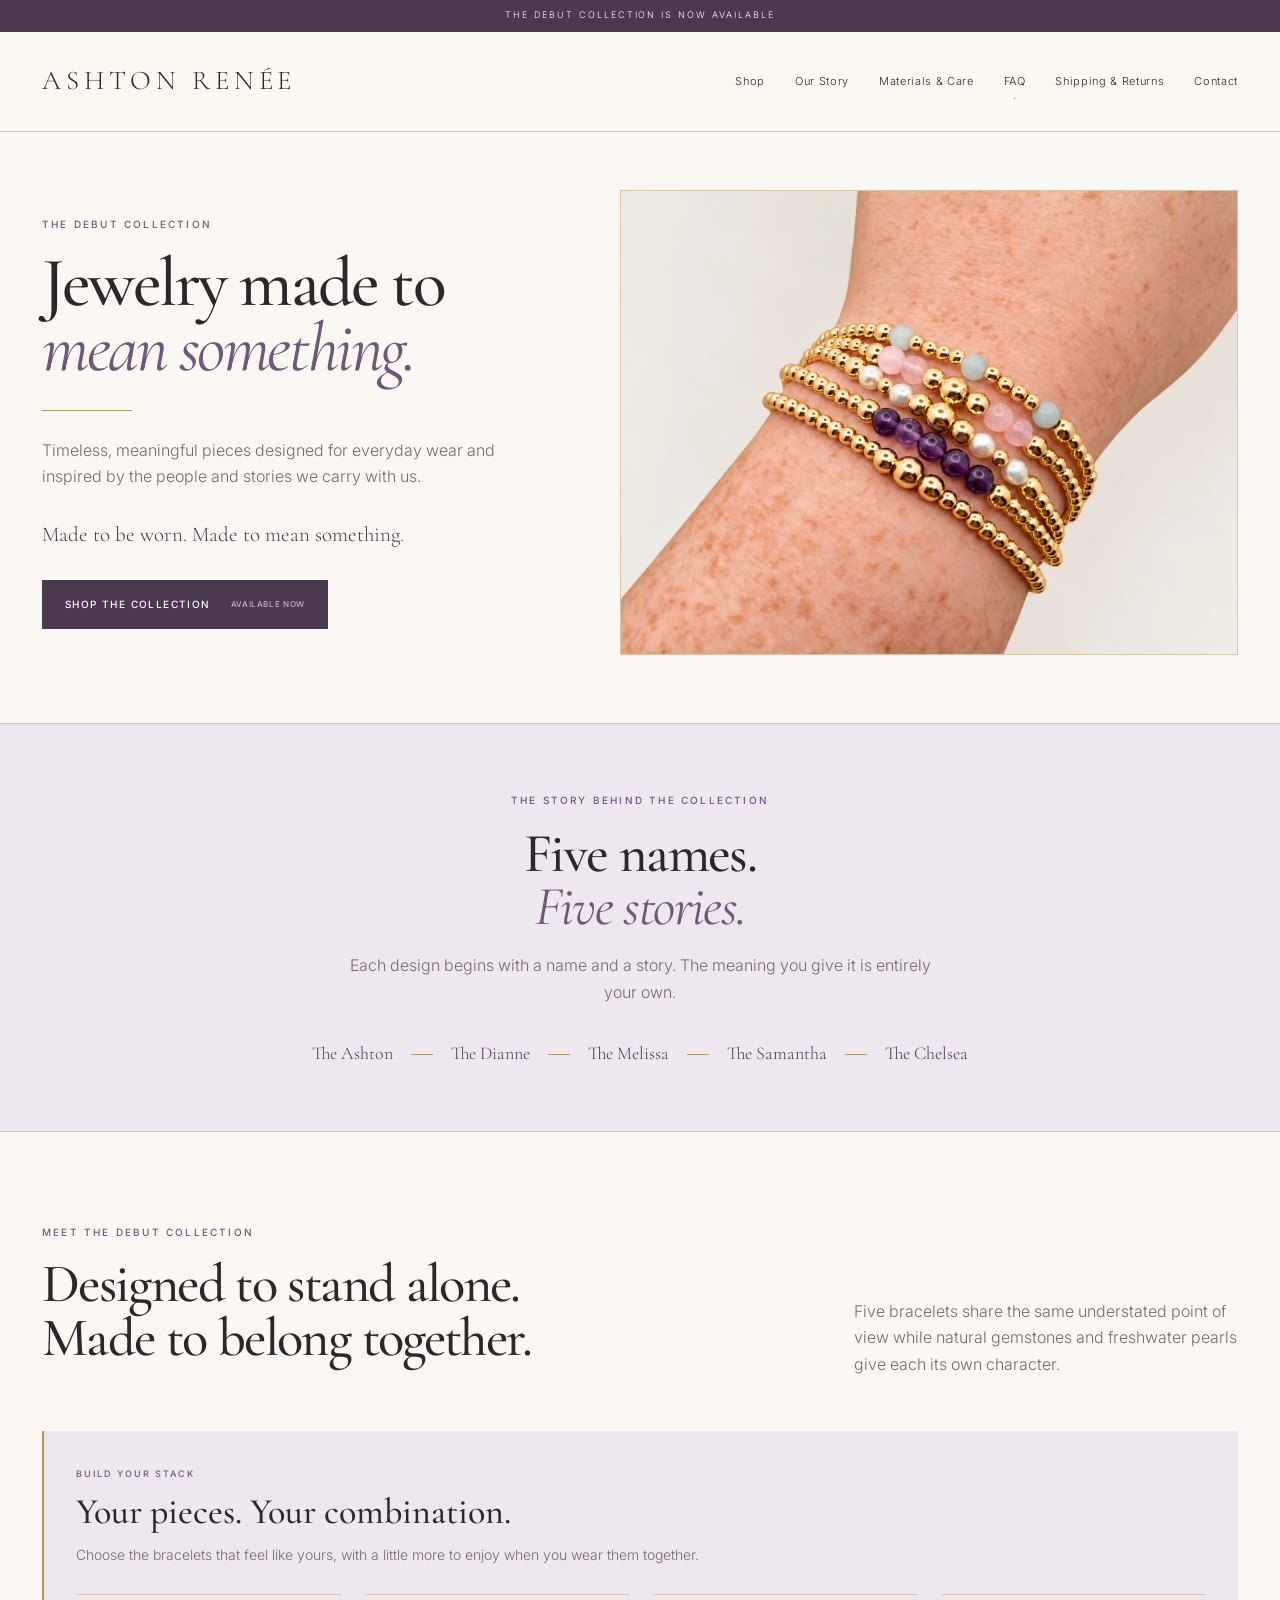
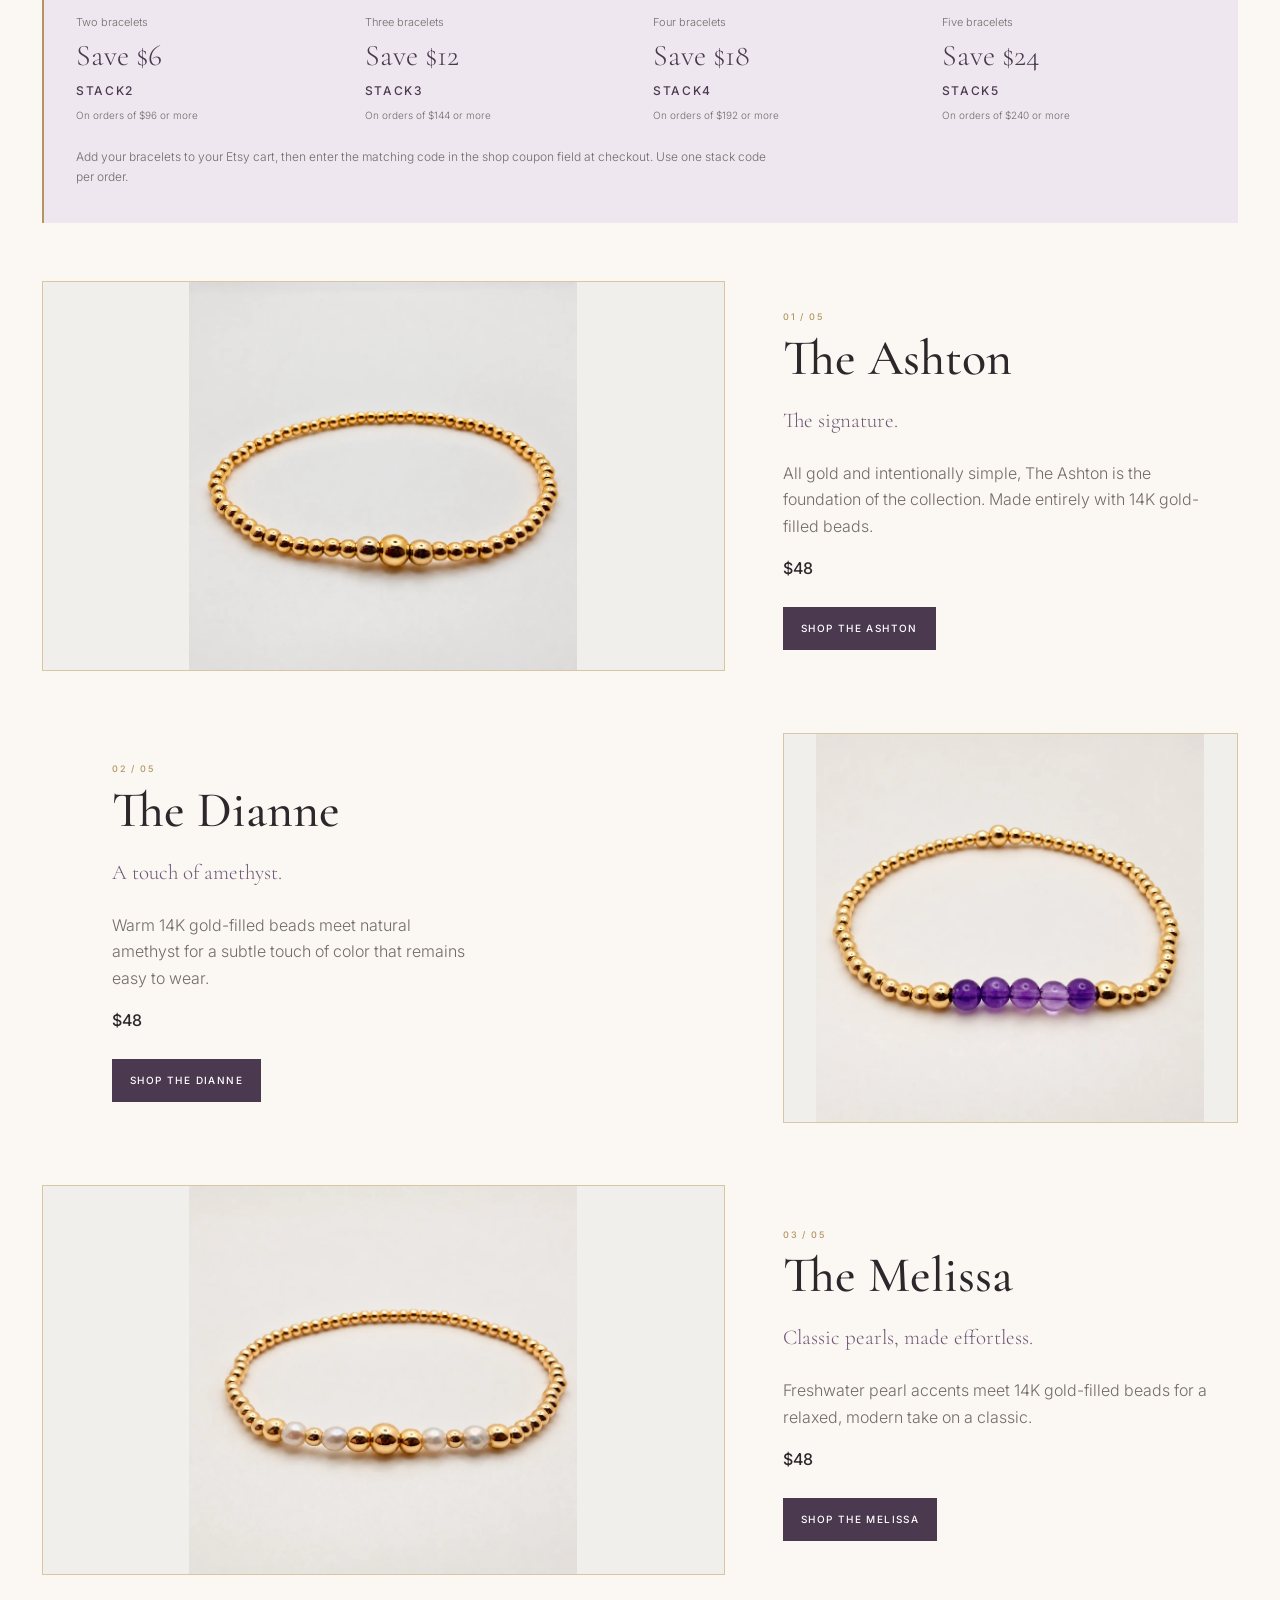
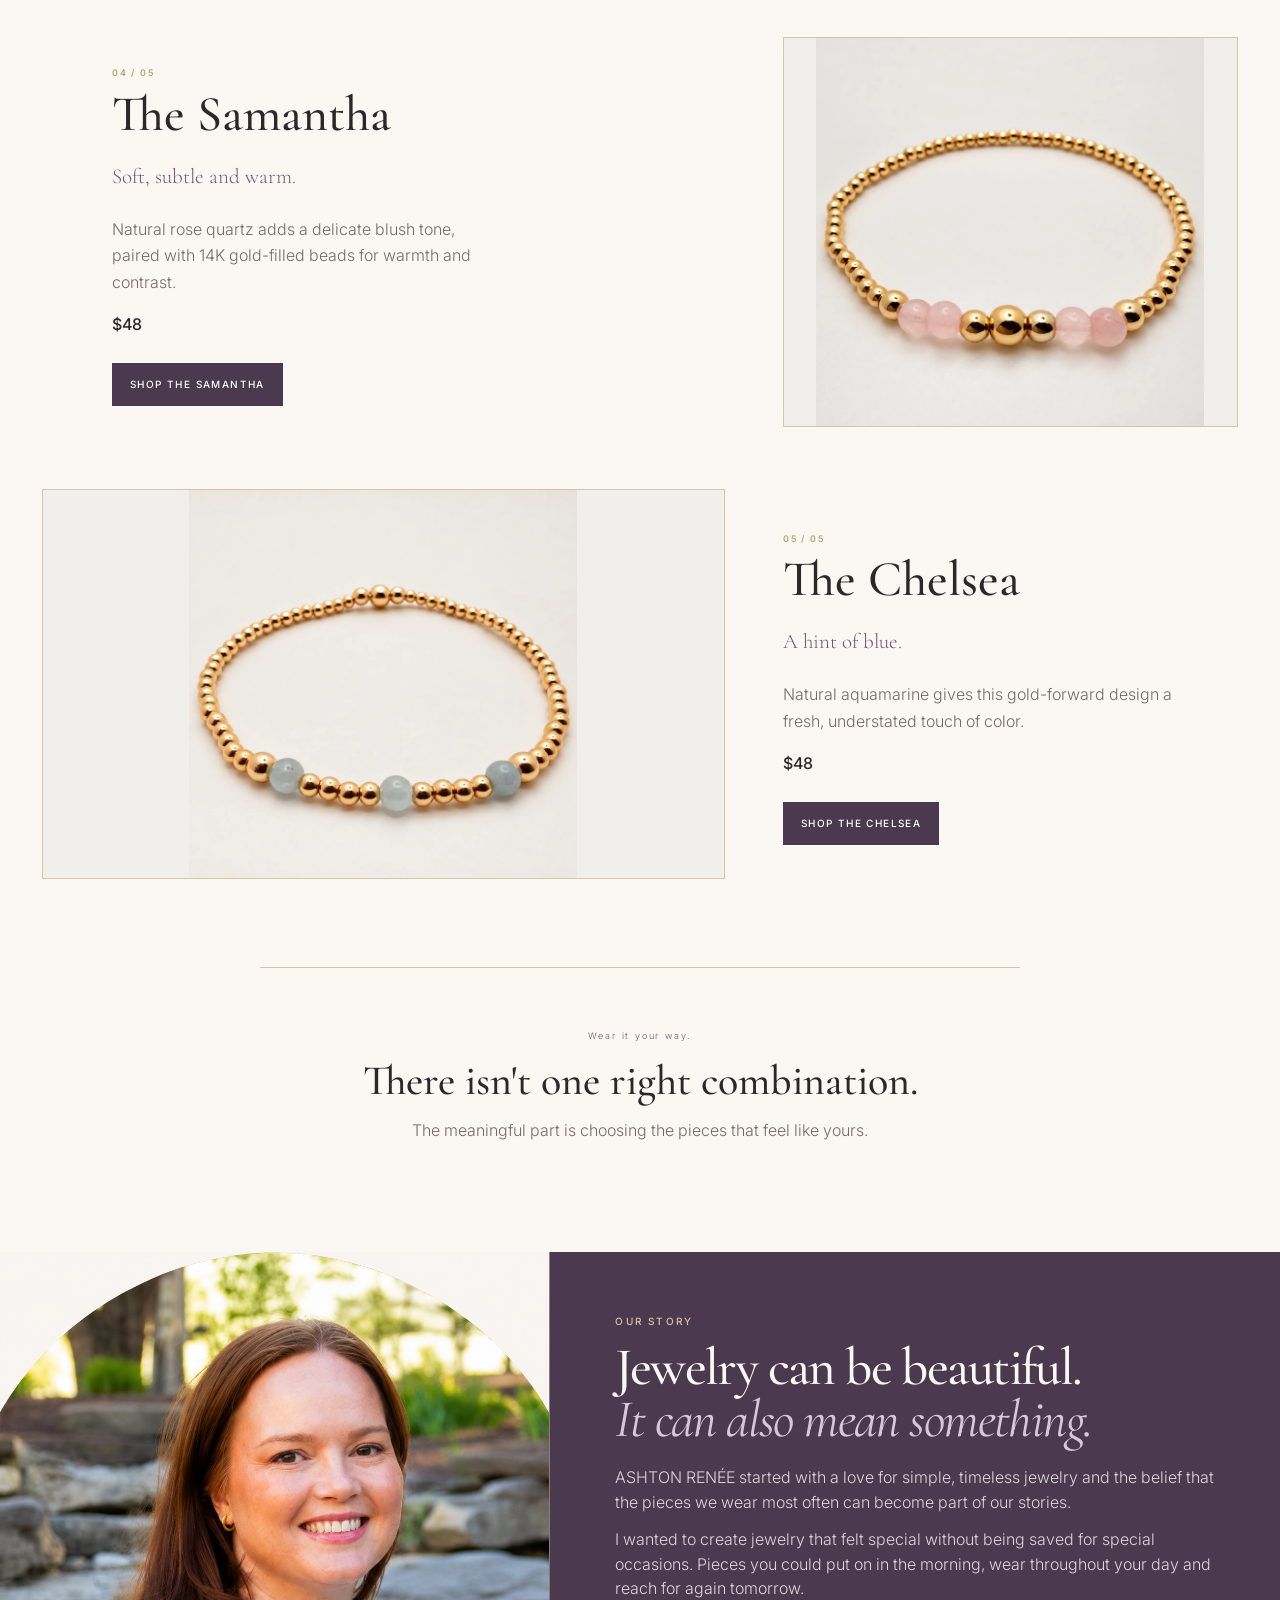
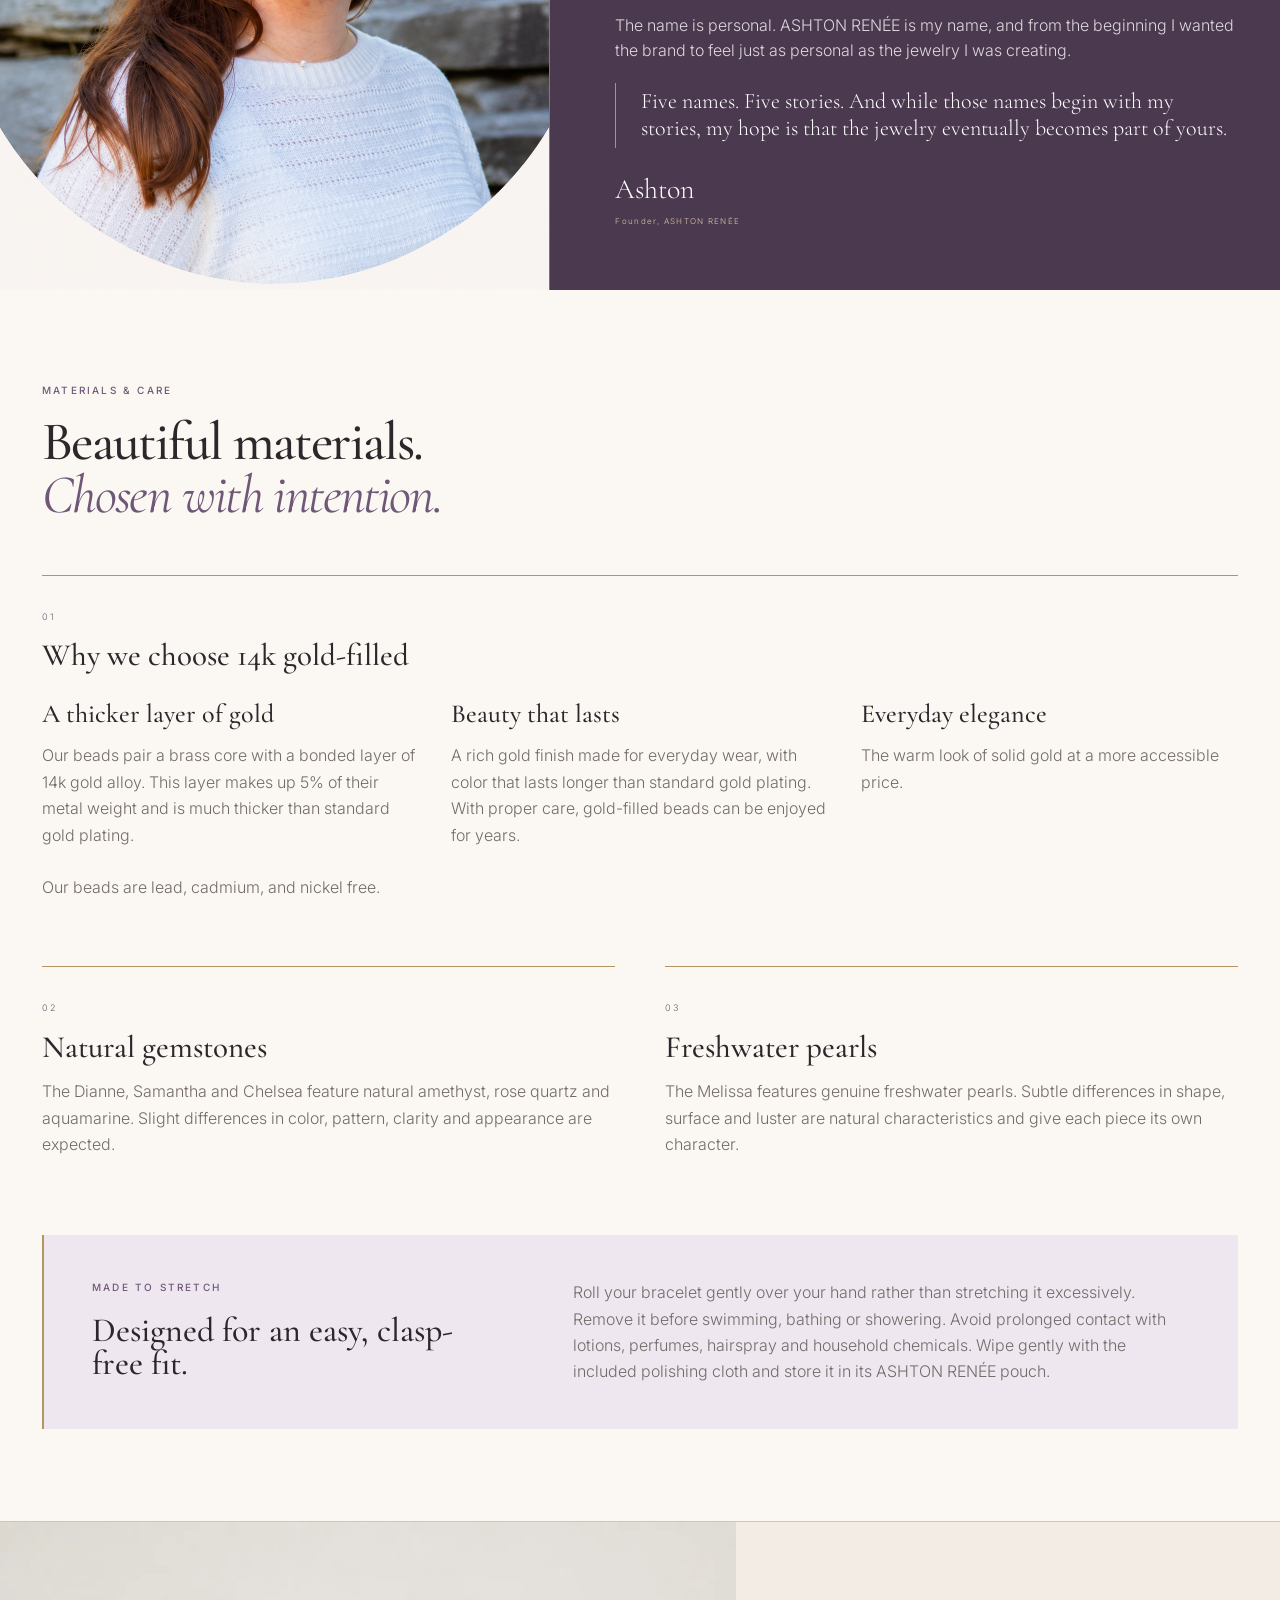
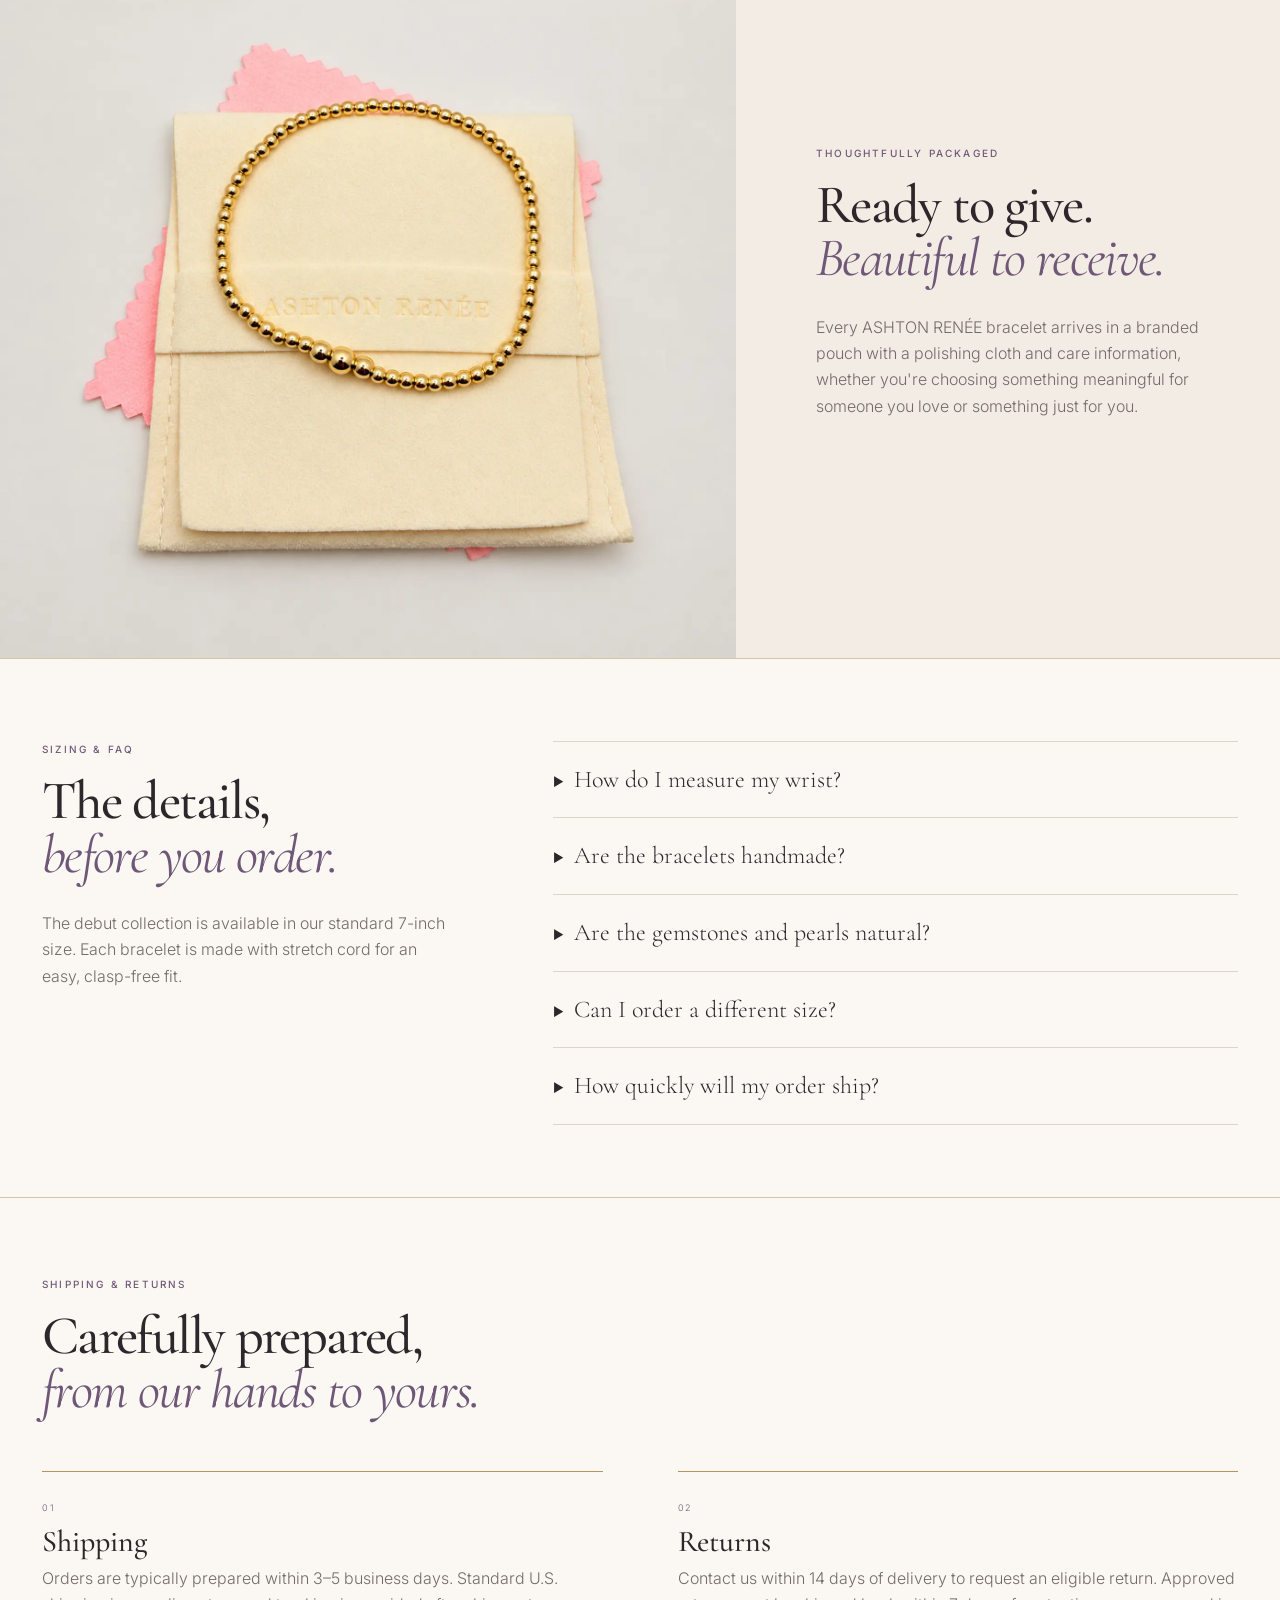
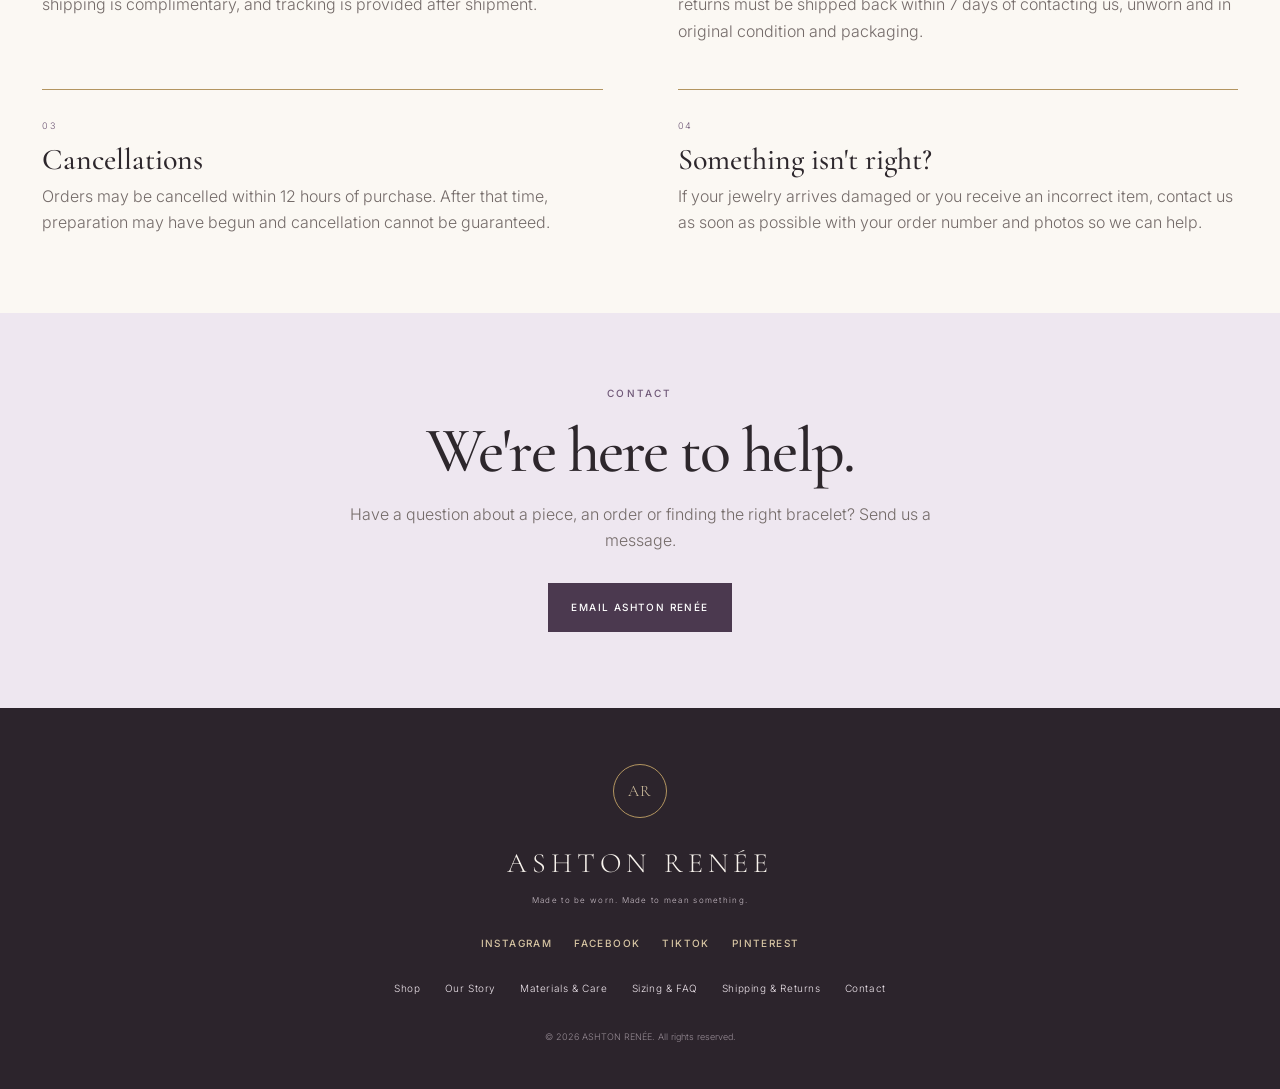
==== launch/index.html @ 21a95cfe "Fix Facebook page link on launch website" ====
<!doctype html>
<html lang="en">
<head>
  <meta charset="utf-8">
  <meta name="viewport" content="width=device-width, initial-scale=1">
  <meta name="description" content="ASHTON RENÉE creates timeless, meaningful jewelry designed for everyday wear.">
  <meta name="robots" content="noindex,nofollow,noarchive">
  <title>ASHTON RENÉE | Shop the Debut Collection</title>
  <link rel="canonical" href="https://ashtonreneejewelry.com/launch/">
  <meta property="og:type" content="website">
  <meta property="og:site_name" content="ASHTON RENÉE">
  <meta property="og:title" content="ASHTON RENÉE | Shop the Debut Collection">
  <meta property="og:description" content="Shop five meaningful bracelets handcrafted with natural gemstones, freshwater pearls, and 14K gold-filled beads.">
  <meta property="og:url" content="https://ashtonreneejewelry.com/launch/">
  <meta property="og:image" content="https://ashtonreneejewelry.com/social-sharing.jpg">
  <meta property="og:image:type" content="image/jpeg">
  <meta property="og:image:width" content="1200">
  <meta property="og:image:height" content="630">
  <meta property="og:image:alt" content="ASHTON RENÉE logo beside the five bracelets in The Debut Collection">
  <meta name="twitter:card" content="summary_large_image">
  <meta name="twitter:title" content="ASHTON RENÉE | Shop the Debut Collection">
  <meta name="twitter:description" content="Shop five meaningful bracelets handcrafted with natural gemstones, freshwater pearls, and 14K gold-filled beads.">
  <meta name="twitter:image" content="https://ashtonreneejewelry.com/social-sharing.jpg">
  <meta name="twitter:image:alt" content="ASHTON RENÉE logo beside the five bracelets in The Debut Collection">
  <link rel="preconnect" href="https://fonts.googleapis.com">
  <link rel="preconnect" href="https://fonts.gstatic.com" crossorigin>
  <link href="https://fonts.googleapis.com/css2?family=Cormorant+Garamond:ital,wght@0,400;0,500;0,600;1,400&family=Inter:wght@300;400;500&display=swap" rel="stylesheet">
  <link rel="stylesheet" href="/preview/styles.css?v=20261003-mobile-story">
  <link rel="stylesheet" href="styles.css?v=20261004-gold-filled">
</head>
<body>
<div class="announcement-bar">THE DEBUT COLLECTION IS NOW AVAILABLE</div>

<header class="site-header">
  <a class="wordmark" href="#top">ASHTON RENÉE</a>
  <button class="menu-toggle" aria-expanded="false" aria-controls="site-nav">Menu</button>
  <nav id="site-nav" class="site-nav">
    <a href="https://ashtonreneejewelry.etsy.com" target="_blank" rel="noopener">Shop</a>
    <a href="#story">Our Story</a>
    <a href="#materials">Materials & Care</a>
    <a href="#faq">FAQ</a>
    <a href="#shipping">Shipping & Returns</a>
    <a href="#contact">Contact</a>
  </nav>
</header>

<main id="top">
  <section class="hero">
    <div class="hero-copy">
      <p class="eyebrow">THE DEBUT COLLECTION</p>
      <h1>Jewelry made to<br><em>mean something.</em></h1>
      <div class="gold-rule"></div>
      <p class="lead">Timeless, meaningful pieces designed for everyday wear and inspired by the people and stories we carry with us.</p>
      <p class="tagline">Made to be worn. Made to mean something.</p>
      <a class="button" href="https://ashtonreneejewelry.etsy.com" target="_blank" rel="noopener">Shop the collection <small>Available now</small></a>
    </div>
    <div class="editorial-hero">
      <div class="hero-frame">
        <img src="/preview/collection-final.webp" width="1800" height="1800" fetchpriority="high" alt="Five ASHTON RENÉE bracelets stacked on a wrist, featuring polished gold-filled beads, amethyst, freshwater pearls, rose quartz and aquamarine">
      </div>
    </div>
  </section>

  <section class="names-manifesto">
    <p class="eyebrow">THE STORY BEHIND THE COLLECTION</p>
    <h2>Five names.<br><em>Five stories.</em></h2>
    <p>Each design begins with a name and a story. The meaning you give it is entirely your own.</p>
    <div class="name-line"><span>The Ashton</span><i></i><span>The Dianne</span><i></i><span>The Melissa</span><i></i><span>The Samantha</span><i></i><span>The Chelsea</span></div>
  </section>

  <section id="collection" class="collection section-pad">
    <div class="collection-heading">
      <div><p class="eyebrow">MEET THE DEBUT COLLECTION</p><h2>Designed to stand alone.<br>Made to belong together.</h2></div>
      <p>Five bracelets share the same understated point of view while natural gemstones and freshwater pearls give each its own character.</p>
    </div>

    <section class="launch-offer" aria-labelledby="stack-offer-title">
      <div class="launch-offer-heading">
        <p class="eyebrow">BUILD YOUR STACK</p>
        <h3 id="stack-offer-title">Your pieces. Your combination.</h3>
        <p>Choose the bracelets that feel like yours, with a little more to enjoy when you wear them together.</p>
      </div>
      <dl class="stack-discounts">
        <div><dt>Two bracelets</dt><dd class="stack-saving">Save $6</dd><dd class="stack-code">STACK2</dd><dd class="stack-minimum">On orders of $96 or more</dd></div>
        <div><dt>Three bracelets</dt><dd class="stack-saving">Save $12</dd><dd class="stack-code">STACK3</dd><dd class="stack-minimum">On orders of $144 or more</dd></div>
        <div><dt>Four bracelets</dt><dd class="stack-saving">Save $18</dd><dd class="stack-code">STACK4</dd><dd class="stack-minimum">On orders of $192 or more</dd></div>
        <div><dt>Five bracelets</dt><dd class="stack-saving">Save $24</dd><dd class="stack-code">STACK5</dd><dd class="stack-minimum">On orders of $240 or more</dd></div>
      </dl>
      <p class="stack-instructions">Add your bracelets to your Etsy cart, then enter the matching code in the shop coupon field at checkout. Use one stack code per order.</p>
    </section>

    <div class="collection-editorial">
      <article class="piece piece-wide">
        <div class="photo-stage"><img class="product-photo" src="/preview/the-ashton-final.webp" width="1600" height="1600" loading="lazy" decoding="async" alt="The Ashton stretch bracelet arranged in a circle, handcrafted with polished 14K gold-filled beads in graduated sizes"></div>
        <div class="piece-copy"><p class="number">01 / 05</p><h3>The Ashton</h3><p class="piece-kicker">The signature.</p><p>All gold and intentionally simple, The Ashton is the foundation of the collection. Made entirely with 14K gold-filled beads.</p><p class="price">$48</p><a class="button product-button" data-listing="the-ashton" href="https://ashtonreneejewelry.etsy.com/listing/4570924601/14k-gold-filled-beaded-stretch-bracelet" target="_blank" rel="noopener">Shop The Ashton</a></div>
      </article>

      <article class="piece piece-reverse">
        <div class="photo-stage amethyst-stage"><img class="product-photo" src="/preview/the-dianne-final.webp" width="1600" height="1600" loading="lazy" decoding="async" alt="The Dianne stretch bracelet arranged in a circle, with five purple amethyst beads centered between polished 14K gold-filled beads"></div>
        <div class="piece-copy"><p class="number">02 / 05</p><h3>The Dianne</h3><p class="piece-kicker">A touch of amethyst.</p><p>Warm 14K gold-filled beads meet natural amethyst for a subtle touch of color that remains easy to wear.</p><p class="price">$48</p><a class="button product-button" data-listing="the-dianne" href="https://ashtonreneejewelry.etsy.com/listing/4570940882/amethyst-and-14k-gold-filled-stretch" target="_blank" rel="noopener">Shop The Dianne</a></div>
      </article>

      <article class="piece">
        <div class="photo-stage pearl-stage"><img class="product-photo" src="/preview/the-melissa-final.webp" width="1600" height="1600" loading="lazy" decoding="async" alt="The Melissa stretch bracelet arranged in a circle, with four freshwater pearls and polished 14K gold-filled beads"></div>
        <div class="piece-copy"><p class="number">03 / 05</p><h3>The Melissa</h3><p class="piece-kicker">Classic pearls, made effortless.</p><p>Freshwater pearl accents meet 14K gold-filled beads for a relaxed, modern take on a classic.</p><p class="price">$48</p><a class="button product-button" data-listing="the-melissa" href="https://ashtonreneejewelry.etsy.com/listing/4570926229/freshwater-pearl-and-14k-gold-filled" target="_blank" rel="noopener">Shop The Melissa</a></div>
      </article>

      <article class="piece piece-reverse">
        <div class="photo-stage rose-stage"><img class="product-photo" src="/preview/the-samantha-final.webp" width="1600" height="1600" loading="lazy" decoding="async" alt="The Samantha stretch bracelet arranged in a circle, with four pale pink rose quartz beads surrounding a graduated 14K gold-filled bead center"></div>
        <div class="piece-copy"><p class="number">04 / 05</p><h3>The Samantha</h3><p class="piece-kicker">Soft, subtle and warm.</p><p>Natural rose quartz adds a delicate blush tone, paired with 14K gold-filled beads for warmth and contrast.</p><p class="price">$48</p><a class="button product-button" data-listing="the-samantha" href="https://ashtonreneejewelry.etsy.com/listing/4570926727/rose-quartz-and-14k-gold-filled-stretch" target="_blank" rel="noopener">Shop The Samantha</a></div>
      </article>

      <article class="piece">
        <div class="photo-stage aqua-stage"><img class="product-photo" src="/preview/the-chelsea-final.webp" width="1600" height="1600" loading="lazy" decoding="async" alt="The Chelsea stretch bracelet arranged in a circle, with three pale blue aquamarine beads and polished 14K gold-filled beads"></div>
        <div class="piece-copy"><p class="number">05 / 05</p><h3>The Chelsea</h3><p class="piece-kicker">A hint of blue.</p><p>Natural aquamarine gives this gold-forward design a fresh, understated touch of color.</p><p class="price">$48</p><a class="button product-button" data-listing="the-chelsea" href="https://ashtonreneejewelry.etsy.com/listing/4570942036/aquamarine-and-14k-gold-filled-stretch" target="_blank" rel="noopener">Shop The Chelsea</a></div>
      </article>
    </div>

    <div class="stack-note"><span>Wear it your way.</span><h3>There isn't one right combination.</h3><p>The meaningful part is choosing the pieces that feel like yours.</p></div>
  </section>

  <section id="story" class="story">
    <div class="story-photo"><img src="/preview/ashton-profile.png" width="2000" height="2000" loading="lazy" decoding="async" alt="Ashton, founder of ASHTON RENÉE, smiling outdoors in a white sweater and gold earrings"></div>
    <div class="story-copy">
      <p class="eyebrow">OUR STORY</p>
      <h2>Jewelry can be beautiful.<br><em>It can also mean something.</em></h2>
      <p>ASHTON RENÉE started with a love for simple, timeless jewelry and the belief that the pieces we wear most often can become part of our stories.</p>
      <p>I wanted to create jewelry that felt special without being saved for special occasions. Pieces you could put on in the morning, wear throughout your day and reach for again tomorrow.</p>
      <p>The name is personal. ASHTON RENÉE is my name, and from the beginning I wanted the brand to feel just as personal as the jewelry I was creating.</p>
      <blockquote>Five names. Five stories. And while those names begin with my stories, my hope is that the jewelry eventually becomes part of yours.</blockquote>
      <p class="signature">Ashton <small>Founder, ASHTON RENÉE</small></p>
    </div>
  </section>

  <section id="materials" class="materials section-pad">
    <div class="materials-head"><p class="eyebrow">MATERIALS & CARE</p><h2>Beautiful materials.<br><em>Chosen with intention.</em></h2></div>
    <div class="material-grid">
      <article class="gold-filled-story" aria-labelledby="gold-filled-title">
        <span>01</span><h3 id="gold-filled-title">Why we choose 14k gold-filled</h3>
        <div class="gold-filled-benefits">
          <div><h4>A thicker layer of gold</h4><p>Our beads pair a brass core with a bonded layer of 14k gold alloy. This layer makes up 5% of their metal weight and is much thicker than standard gold plating.</p></div>
          <div><h4>Beauty that lasts</h4><p>A rich gold finish made for everyday wear, with color that lasts longer than standard gold plating. With proper care, gold-filled beads can be enjoyed for years.</p></div>
          <div><h4>Everyday elegance</h4><p>The warm look of solid gold at a more accessible price.</p></div>
        </div>
        <p class="gold-filled-note">Our beads are lead, cadmium, and nickel free.</p>
      </article>
      <article><span>02</span><h3>Natural gemstones</h3><p>The Dianne, Samantha and Chelsea feature natural amethyst, rose quartz and aquamarine. Slight differences in color, pattern, clarity and appearance are expected.</p></article>
      <article><span>03</span><h3>Freshwater pearls</h3><p>The Melissa features genuine freshwater pearls. Subtle differences in shape, surface and luster are natural characteristics and give each piece its own character.</p></article>
    </div>
    <div class="care-band"><div><p class="eyebrow">MADE TO STRETCH</p><h3>Designed for an easy, clasp-free fit.</h3></div><p>Roll your bracelet gently over your hand rather than stretching it excessively. Remove it before swimming, bathing or showering. Avoid prolonged contact with lotions, perfumes, hairspray and household chemicals. Wipe gently with the included polishing cloth and store it in its ASHTON RENÉE pouch.</p></div>
  </section>

  <section class="packaging">
    <div class="package-photo"><img src="/preview/packaging-final.webp" width="1600" height="1600" loading="lazy" decoding="async" alt="The Ashton bracelet displayed on a cream ASHTON RENÉE jewelry pouch with a pink polishing cloth"></div>
    <div class="package-copy"><p class="eyebrow">THOUGHTFULLY PACKAGED</p><h2>Ready to give.<br><em>Beautiful to receive.</em></h2><p>Every ASHTON RENÉE bracelet arrives in a branded pouch with a polishing cloth and care information, whether you're choosing something meaningful for someone you love or something just for you.</p></div>
  </section>

  <section id="faq" class="faq section-pad">
    <div class="faq-head"><p class="eyebrow">SIZING & FAQ</p><h2>The details,<br><em>before you order.</em></h2><p>The debut collection is available in our standard 7-inch size. Each bracelet is made with stretch cord for an easy, clasp-free fit.</p></div>
    <div class="accordion">
      <details><summary>How do I measure my wrist?</summary><p>Wrap a flexible measuring tape snugly around your wrist where you normally wear a bracelet. If you don't have one, use string, mark where the ends meet and measure it against a ruler.</p></details>
      <details><summary>Are the bracelets handmade?</summary><p>Yes. Each bracelet is assembled by hand in small quantities and individually inspected before packaging.</p></details>
      <details><summary>Are the gemstones and pearls natural?</summary><p>The Dianne, Samantha and Chelsea use natural gemstones, and The Melissa uses genuine freshwater pearls. Natural variation is expected.</p></details>
      <details><summary>Can I order a different size?</summary><p>For launch, the debut collection is available in 7 inches only. Custom sizing isn't currently offered.</p></details>
      <details><summary>How quickly will my order ship?</summary><p>Orders are prepared for shipment within 3–5 business days. Standard U.S. shipping is complimentary.</p></details>
    </div>
  </section>

  <section id="shipping" class="policies section-pad">
    <div class="policy-title"><p class="eyebrow">SHIPPING & RETURNS</p><h2>Carefully prepared,<br><em>from our hands to yours.</em></h2></div>
    <div class="policy-grid">
      <article><span>01</span><h3>Shipping</h3><p>Orders are typically prepared within 3–5 business days. Standard U.S. shipping is complimentary, and tracking is provided after shipment.</p></article>
      <article><span>02</span><h3>Returns</h3><p>Contact us within 14 days of delivery to request an eligible return. Approved returns must be shipped back within 7 days of contacting us, unworn and in original condition and packaging.</p></article>
      <article><span>03</span><h3>Cancellations</h3><p>Orders may be cancelled within 12 hours of purchase. After that time, preparation may have begun and cancellation cannot be guaranteed.</p></article>
      <article><span>04</span><h3>Something isn't right?</h3><p>If your jewelry arrives damaged or you receive an incorrect item, contact us as soon as possible with your order number and photos so we can help.</p></article>
    </div>
  </section>

  <section id="contact" class="contact">
    <p class="eyebrow">CONTACT</p>
    <h2>We're here to help.</h2>
    <p>Have a question about a piece, an order or finding the right bracelet? Send us a message.</p>
    <a class="button" href="mailto:ashtonreneejewelry@gmail.com">Email ASHTON RENÉE</a>
  </section>
</main>

<footer>
  <div class="footer-mark"><span>AR</span></div>
  <div class="footer-wordmark">ASHTON RENÉE<small>Made to be worn. Made to mean something.</small></div>
  <div class="social-links" aria-label="Follow ASHTON RENÉE">
    <a href="https://www.instagram.com/ashtonreneejewelry" target="_blank" rel="noopener noreferrer">Instagram</a>
    <a href="https://www.facebook.com/share/1dFcgGe7Ug/?mibextid=wwXIfr" target="_blank" rel="noopener noreferrer">Facebook</a>
    <a href="https://www.tiktok.com/@ashtonreneejewelry" target="_blank" rel="noopener noreferrer">TikTok</a>
    <a href="https://www.pinterest.com/ashtonreneejewelry/" target="_blank" rel="noopener noreferrer">Pinterest</a>
  </div>
  <nav><a href="https://ashtonreneejewelry.etsy.com" target="_blank" rel="noopener">Shop</a><a href="#story">Our Story</a><a href="#materials">Materials & Care</a><a href="#faq">Sizing & FAQ</a><a href="#shipping">Shipping & Returns</a><a href="#contact">Contact</a></nav>
  <p>© 2026 ASHTON RENÉE. All rights reserved.</p>
</footer>
<script src="/preview/script.js?v=20261002-countdown"></script>
</body>
</html>
---- preview/styles.css ----
:root{
 --ivory:#fbf8f3;--cream:#f3ece4;--lav:#eee7f0;--lav2:#e5dbe8;
 --purple:#6f5877;--purple-deep:#4b394f;--gold:#b39560;--gold-soft:#d7c5a3;
 --ink:#2d272c;--muted:#746b69;--line:#ded4ca;--max:1460px
}
*{box-sizing:border-box}html{scroll-behavior:smooth}body{margin:0;background:var(--ivory);color:var(--ink);font-family:Inter,sans-serif;font-weight:300;line-height:1.65}.preview-bar{height:32px;background:var(--purple-deep);color:#fff;text-align:center;font-size:9px;letter-spacing:.25em;padding:8px}.site-header{height:100px;display:flex;align-items:center;justify-content:space-between;max-width:var(--max);margin:auto;padding:0 42px;border-bottom:1px solid var(--gold-soft);background:rgba(251,248,243,.96);position:relative;z-index:5}.wordmark{font-family:"Cormorant Garamond",serif;font-size:27px;letter-spacing:.18em;text-decoration:none;color:var(--ink)}.site-nav{display:flex;gap:30px}.site-nav a{font-size:11px;color:var(--ink);text-decoration:none;letter-spacing:.06em;position:relative}.site-nav a:after{content:"";height:1px;background:var(--purple);position:absolute;left:50%;right:50%;bottom:-8px;transition:.25s}.site-nav a:hover:after{left:0;right:0}.menu-toggle{display:none;border:0;background:none;font:inherit}.section-pad{max-width:var(--max);margin:auto;padding:120px 42px}.eyebrow{font-size:10px;font-weight:500;letter-spacing:.22em;color:var(--purple);margin:0 0 18px}h1,h2,h3{font-family:"Cormorant Garamond",serif;font-weight:500;line-height:.98;margin-top:0}h1{font-size:clamp(62px,6.2vw,105px);letter-spacing:-.035em;margin-bottom:28px}h1 em,h2 em{color:var(--purple);font-weight:400}h2{font-size:clamp(48px,5vw,76px);letter-spacing:-.03em;margin-bottom:28px}h3{font-size:34px}.hero{max-width:var(--max);margin:auto;padding:95px 42px 105px;display:grid;grid-template-columns:.88fr 1.12fr;gap:90px;align-items:center;min-height:720px}.hero-copy{max-width:640px}.gold-rule{width:90px;height:1px;background:var(--gold);margin:0 0 26px}.lead{max-width:540px;color:var(--muted);font-size:16px}.tagline{font-family:"Cormorant Garamond",serif;font-size:21px;color:var(--purple-deep);margin:28px 0}.button{display:inline-flex;align-items:center;gap:20px;background:var(--purple-deep);color:white;text-decoration:none;padding:16px 23px;font-size:10px;font-weight:500;letter-spacing:.14em;text-transform:uppercase}.button small{font-size:8px;opacity:.65;letter-spacing:.08em}.disabled{cursor:default}.editorial-hero{position:relative;min-height:570px;padding:0 0 50px 45px}.hero-frame{height:570px;border:1px solid var(--gold-soft);background:radial-gradient(circle at 80% 18%,rgba(111,88,119,.14),transparent 26%),linear-gradient(145deg,#eee6dc,#faf6f0);position:relative}.photo-label,.photo-stage>span,.story-photo>span,.package-photo>span{position:absolute;top:20px;left:22px;font-size:9px;letter-spacing:.2em;color:var(--purple)}.photo-copy{position:absolute;bottom:34px;left:34px}.photo-copy strong{display:block;font-family:"Cormorant Garamond",serif;font-size:27px;font-weight:500}.photo-copy small,.photo-stage small,.story-photo small,.package-photo small{font-size:9px;color:#978c86;letter-spacing:.06em}.hero-note{position:absolute;left:0;bottom:0;width:255px;background:var(--lav);border-left:2px solid var(--gold);padding:22px 25px}.hero-note span{font-size:8px;letter-spacing:.2em;color:var(--purple)}.hero-note p{font-family:"Cormorant Garamond",serif;font-size:18px;line-height:1.15;margin:8px 0 0}.names-manifesto{text-align:center;background:var(--lav);border-top:1px solid var(--gold-soft);border-bottom:1px solid var(--gold-soft);padding:95px 35px}.names-manifesto h2{margin-bottom:18px}.names-manifesto>p:last-of-type{max-width:590px;margin:0 auto;color:var(--muted)}.name-line{max-width:980px;margin:48px auto 0;display:flex;align-items:center;justify-content:center;gap:18px;font-family:"Cormorant Garamond",serif;font-size:18px;color:var(--purple-deep)}.name-line i{width:22px;height:1px;background:var(--gold)}.collection-heading{display:grid;grid-template-columns:1.3fr .7fr;gap:100px;align-items:end;margin-bottom:95px}.collection-heading>p{color:var(--muted);max-width:470px}.collection-editorial{display:flex;flex-direction:column;gap:115px}.piece{display:grid;grid-template-columns:1.2fr .8fr;gap:70px;align-items:center}.piece-reverse .photo-stage{order:2}.piece-reverse .piece-copy{order:1;padding-left:70px}.photo-stage{height:510px;position:relative;border:1px solid var(--gold-soft);background:linear-gradient(135deg,#f0e9df,#faf6f0)}.photo-stage small{position:absolute;bottom:25px;left:25px}.amethyst-stage{background:radial-gradient(circle at 35% 38%,rgba(111,88,119,.20),transparent 24%),linear-gradient(135deg,#eee7eb,#faf7f2)}.pearl-stage{background:radial-gradient(circle at 60% 35%,rgba(255,255,255,.9),transparent 17%),linear-gradient(135deg,#ece5dc,#f9f6f1)}.rose-stage{background:radial-gradient(circle at 30% 35%,rgba(213,172,177,.22),transparent 23%),linear-gradient(135deg,#f2e8e6,#faf6f1)}.aqua-stage{background:radial-gradient(circle at 65% 38%,rgba(151,191,194,.20),transparent 23%),linear-gradient(135deg,#eaeceb,#faf6f1)}.piece-copy{max-width:430px}.number{font-size:9px;letter-spacing:.2em;color:var(--gold);font-weight:500}.piece-copy h3{font-size:58px;margin:8px 0}.piece-kicker{color:var(--purple);font-family:"Cormorant Garamond",serif;font-size:21px}.piece-copy>p:not(.number):not(.piece-kicker):not(.price){color:var(--muted)}.price{font-weight:500}.stack-note{text-align:center;margin:125px auto 0;padding:70px 30px 0;border-top:1px solid var(--gold-soft);max-width:760px}.stack-note span{font-size:9px;letter-spacing:.2em;color:var(--purple)}.stack-note h3{font-size:42px;margin:14px 0}.stack-note p{color:var(--muted)}.story{background:var(--purple-deep);color:#fbf7f2;display:grid;grid-template-columns:1fr 1fr;gap:0}.story-photo{min-height:760px;position:relative;background:radial-gradient(circle at 30% 25%,rgba(215,197,163,.22),transparent 25%),linear-gradient(145deg,#6e5a72,#433547);border-right:1px solid rgba(215,197,163,.35)}.story-photo>span{color:var(--gold-soft)}.story-photo small{position:absolute;bottom:28px;left:28px;color:#d8ced7}.story-copy{padding:105px max(45px,calc((100vw - var(--max))/2 + 42px)) 105px 85px;max-width:760px}.story .eyebrow{color:var(--gold-soft)}.story h2 em{color:#d8c7dc}.story-copy>p{color:#ded6dd}.story blockquote{font-family:"Cormorant Garamond",serif;font-size:25px;line-height:1.25;border-left:1px solid var(--gold);margin:34px 0;padding:5px 0 5px 25px;color:#fff}.signature{font-family:"Cormorant Garamond",serif!important;font-size:28px;color:#fff!important}.signature small{display:block;font-family:Inter,sans-serif;font-size:8px;letter-spacing:.16em;color:var(--gold-soft);margin-top:4px}.materials-head{max-width:700px}.material-grid{display:grid;grid-template-columns:repeat(3,1fr);gap:50px;margin-top:70px}.material-grid article{border-top:1px solid var(--gold);padding-top:25px}.material-grid article>span,.policy-grid article>span{font-size:9px;letter-spacing:.2em;color:var(--purple)}.material-grid h3{font-size:31px;margin:13px 0}.material-grid p{color:var(--muted)}.care-band{margin-top:85px;background:var(--lav);border-left:2px solid var(--gold);padding:55px;display:grid;grid-template-columns:.8fr 1.2fr;gap:70px}.care-band h3{font-size:34px;margin:0}.care-band>p{color:var(--muted);margin:0}.packaging{display:grid;grid-template-columns:1.15fr .85fr;background:var(--cream);border-top:1px solid var(--gold-soft);border-bottom:1px solid var(--gold-soft)}.package-photo{min-height:600px;position:relative;background:radial-gradient(circle at 70% 30%,rgba(111,88,119,.10),transparent 23%),linear-gradient(145deg,#e8dfd4,#f7f1e9)}.package-photo small{position:absolute;bottom:28px;left:28px}.package-copy{padding:105px 80px;align-self:center}.package-copy p:not(.eyebrow){color:var(--muted)}.faq{display:grid;grid-template-columns:.75fr 1.25fr;gap:100px}.faq-head>p:not(.eyebrow){color:var(--muted)}.accordion details{border-top:1px solid var(--line);padding:24px 0}.accordion details:last-child{border-bottom:1px solid var(--line)}.accordion summary{cursor:pointer;font-family:"Cormorant Garamond",serif;font-size:25px}.accordion details p{color:var(--muted);max-width:700px}.policies{border-top:1px solid var(--gold-soft)}.policy-title{max-width:700px;margin-bottom:65px}.policy-grid{display:grid;grid-template-columns:repeat(2,1fr);gap:55px 75px}.policy-grid article{border-top:1px solid var(--gold);padding-top:24px}.policy-grid h3{font-size:30px;margin:12px 0}.policy-grid p{color:var(--muted)}.contact{text-align:center;background:var(--lav);padding:100px 30px}.contact h2{margin-bottom:18px}.contact>p:not(.eyebrow){max-width:590px;margin:0 auto 30px;color:var(--muted)}footer{background:#2c242c;color:#f8f3ed;text-align:center;padding:70px 30px 35px}.footer-mark{width:54px;height:54px;border:1px solid var(--gold);border-radius:50%;display:flex;align-items:center;justify-content:center;margin:0 auto 22px}.footer-mark span{font-family:"Cormorant Garamond",serif;color:var(--gold-soft);letter-spacing:.08em}.footer-wordmark{font-family:"Cormorant Garamond",serif;font-size:28px;letter-spacing:.18em}.footer-wordmark small{display:block;font-family:Inter,sans-serif;font-size:8px;letter-spacing:.16em;color:#c8bdc6;margin-top:8px}footer nav{display:flex;justify-content:center;gap:24px;flex-wrap:wrap;margin:34px 0}footer nav a{color:#eee5ec;text-decoration:none;font-size:10px;letter-spacing:.06em}footer>p{font-size:9px;color:#958a93}
@media(max-width:900px){.site-header{height:auto;min-height:78px;flex-wrap:wrap;padding:20px 25px}.menu-toggle{display:block}.site-nav{display:none;width:100%;flex-direction:column;gap:12px;padding:20px 0}.menu-open{display:flex!important}.hero,.collection-heading,.piece,.story,.packaging,.faq,.care-band{grid-template-columns:1fr}.hero{padding:70px 25px;gap:55px}.editorial-hero{padding-left:25px}.hero-frame{height:470px}.piece-reverse .photo-stage,.piece-reverse .piece-copy{order:initial}.piece-reverse .piece-copy{padding-left:0}.collection-heading{gap:25px}.collection-editorial{gap:80px}.photo-stage{height:420px}.story-photo{min-height:520px}.story-copy{padding:75px 30px}.package-copy{padding:75px 30px}.section-pad{padding:85px 25px}.material-grid,.policy-grid{grid-template-columns:1fr}.name-line{flex-wrap:wrap}.name-line i{display:none}.faq{gap:40px}}
@media(max-width:520px){h1{font-size:54px}h2{font-size:45px}.wordmark{font-size:22px}.preview-bar{font-size:7px}.hero-frame{height:390px}.hero-note{width:220px}.piece-copy h3{font-size:46px}.photo-stage{height:340px}.names-manifesto{padding:70px 25px}.name-line{gap:10px 18px}.story-photo{min-height:430px}}


/* VERSION 4 — compact editorial refinement */
.hero{
  min-height:0;
  padding-top:58px;
  padding-bottom:68px;
  grid-template-columns:.9fr 1.1fr;
  gap:72px;
}
.hero h1{
  font-size:clamp(58px,5.45vw,88px);
  line-height:.94;
}
.editorial-hero{
  min-height:0;
  padding:0;
}
.hero-frame{
  height:465px;
}
.hero-note{display:none!important}
.names-manifesto{
  padding:68px 35px 62px;
}
.names-manifesto h2{
  font-size:clamp(46px,4.3vw,66px);
}
.name-line{
  margin-top:34px;
}
.section-pad{
  padding-top:92px;
  padding-bottom:92px;
}
.collection-heading{
  margin-bottom:65px;
}
.collection-heading h2{
  font-size:clamp(44px,4.25vw,66px);
}
.collection-editorial{
  gap:78px;
}
.photo-stage{
  height:390px;
}
.piece{
  gap:58px;
}
.piece-copy h3{
  font-size:50px;
}
.stack-note{
  margin-top:88px;
  padding-top:52px;
}
.story{
  grid-template-columns:.86fr 1.14fr;
}
.story-photo{
  min-height:575px;
}
.story-copy{
  padding-top:72px;
  padding-bottom:72px;
  padding-left:65px;
}
.story-copy h2{
  font-size:clamp(43px,4.15vw,62px);
  margin-bottom:20px;
}
.story-copy>p{
  margin:0 0 15px;
  line-height:1.55;
}
.story blockquote{
  font-size:22px;
  margin:24px 0;
}
.signature{
  margin-bottom:0!important;
}
.materials-head h2,.package-copy h2,.faq-head h2,.policy-title h2{
  font-size:clamp(44px,4.25vw,65px);
}
.material-grid{
  margin-top:52px;
}
.care-band{
  margin-top:62px;
  padding:44px 48px;
}
.package-photo{
  min-height:480px;
}
.package-copy{
  padding-top:76px;
  padding-bottom:76px;
}
.contact{
  padding-top:72px;
  padding-bottom:76px;
}
footer{
  padding-top:56px;
}
@media(max-width:900px){
  .hero{padding-top:52px;padding-bottom:58px;gap:42px}
  .hero-frame{height:390px}
  .names-manifesto{padding:58px 25px}
  .section-pad{padding-top:72px;padding-bottom:72px}
  .photo-stage{height:340px}
  .story-photo{min-height:400px}
  .story-copy{padding:60px 30px}
  .package-photo{min-height:390px}
}


/* VERSION 5 — final layout lock before photography */
/* Tighten collection intro-to-first-piece spacing */
.collection-heading{
  margin-bottom:48px;
}

/* Slightly tighten the five bracelet sections while preserving photography scale */
.collection-editorial{
  gap:62px;
}
.photo-stage{
  height:390px;
}

/* Slightly reduce Our Story height without changing split-screen layout */
.story-photo{
  min-height:530px;
}
.story-copy{
  padding-top:62px;
  padding-bottom:62px;
}
.story-copy>p{
  margin-bottom:12px;
}
.story blockquote{
  margin-top:20px;
  margin-bottom:20px;
}

/* Refine Sizing & FAQ */
.faq{
  padding-top:82px;
  padding-bottom:72px;
}
.accordion details{
  padding:18px 0;
}
.accordion summary{
  font-size:24px;
  list-style:none;
}
.accordion summary::-webkit-details-marker{
  display:none;
}
.accordion summary::before{
  content:"▶";
  display:inline-block;
  font-family:Inter,sans-serif;
  font-size:12px;
  margin-right:10px;
  transform:translateY(-1px);
}
.accordion details[open] summary::before{
  transform:rotate(90deg) translateX(-1px);
}

/* Tighten Shipping & Returns approximately 10–15% */
.policies{
  padding-top:78px;
  padding-bottom:78px;
}
.policy-title{
  margin-bottom:54px;
}
.policy-grid{
  gap:45px 75px;
}
.policy-grid article{
  padding-top:20px;
}
.policy-grid h3{
  margin-top:9px;
  margin-bottom:8px;
}
.policy-grid p{
  margin-top:0;
  margin-bottom:0;
}

@media(max-width:900px){
  .collection-heading{margin-bottom:42px}
  .collection-editorial{gap:58px}
  .photo-stage{height:340px}
  .story-photo{min-height:380px}
  .story-copy{padding-top:54px;padding-bottom:54px}
  .faq{padding-top:66px;padding-bottom:62px}
  .accordion details{padding:17px 0}
  .policies{padding-top:66px;padding-bottom:66px}
  .policy-title{margin-bottom:45px}
  .policy-grid{gap:38px}
}

/* Final photography */
.hero-frame,.photo-stage{overflow:hidden;background:#f0e9df}
.hero-frame img,.photo-stage img{display:block;width:100%;height:100%;object-fit:cover}
.photo-stage img.product-photo{object-fit:contain;background:#f1efeb}

/* Final founder and packaging photography */
.story-photo,.package-photo{overflow:hidden}
.story-photo img{display:block;width:100%;height:100%;object-fit:cover;object-position:center}
.aqua-stage{height:390px}
.aqua-stage img{object-position:center}
.package-photo{display:grid;place-items:center;min-height:620px;background:#f5f1eb}
.package-photo img{display:block;width:100%;height:100%;object-fit:cover;object-position:center 65%}

@media(max-width:900px){
  .aqua-stage{height:340px}
  .package-photo{min-height:390px}
}

/* PRELAUNCH — public collection preview */
.announcement-bar{
  min-height:32px;
  background:var(--purple-deep);
  color:#fff;
  text-align:center;
  font-size:9px;
  letter-spacing:.22em;
  padding:8px 18px;
}
.price small{
  display:block;
  margin-top:4px;
  color:var(--purple);
  font-size:9px;
  font-weight:500;
  letter-spacing:.12em;
  text-transform:uppercase;
}
@media(max-width:520px){
  .announcement-bar{
    font-size:7px;
    letter-spacing:.16em;
  }
}

/* Keep the portrait and story readable on mobile. */
@media(max-width:900px){
  .story{grid-template-columns:minmax(0,1fr)}
  .story-photo{min-height:0;height:auto;border-right:0}
  .story-photo img{height:auto;object-fit:contain}
  .story-copy{max-width:none;padding:48px 28px}
}

/* Launch countdown */
.countdown{
  display:grid;
  grid-template-columns:repeat(4,1fr);
  max-width:440px;
  margin:24px 0 26px;
  border-top:1px solid var(--gold-soft);
  border-bottom:1px solid var(--gold-soft);
  padding:16px 0 14px;
}
.countdown-unit{
  text-align:center;
  padding:0 12px;
}
.countdown-unit:not(:last-child){
  border-right:1px solid var(--gold-soft);
}
.countdown-unit strong{
  display:block;
  color:var(--purple-deep);
  font-family:"Cormorant Garamond",serif;
  font-size:34px;
  font-weight:500;
  line-height:1;
  font-variant-numeric:tabular-nums;
}
.countdown-unit span{
  display:block;
  margin-top:5px;
  color:var(--muted);
  font-size:8px;
  font-weight:500;
  letter-spacing:.14em;
  text-transform:uppercase;
}
@media(max-width:520px){
  .countdown{max-width:none;margin-top:22px}
  .countdown-unit{padding:0 6px}
  .countdown-unit strong{font-size:29px}
  .countdown-unit span{font-size:7px;letter-spacing:.09em}
}
---- launch/styles.css ----
/* Launch-day materials copy, matching the approved Etsy graphic. */
.materials .material-grid{
  grid-template-columns:repeat(2,minmax(0,1fr));
}
.gold-filled-story{
  grid-column:1/-1;
}
.gold-filled-benefits{
  display:grid;
  grid-template-columns:repeat(3,minmax(0,1fr));
  gap:32px;
  margin-top:28px;
}
.gold-filled-benefits h4{
  font-family:"Cormorant Garamond",serif;
  font-size:26px;
  font-weight:500;
  line-height:1.15;
  margin:0 0 14px;
}
.gold-filled-benefits p{
  margin:0;
}
.gold-filled-story .gold-filled-note{
  margin-top:26px;
}
@media(max-width:900px){
  .materials .material-grid,.gold-filled-benefits{
    grid-template-columns:minmax(0,1fr);
  }
  .gold-filled-benefits{gap:24px}
}

/* Launch-day commerce details */
.launch-offer{
  margin:-10px 0 58px;
  padding:36px 32px;
  background:var(--lav);
  border-left:2px solid var(--gold);
}
.launch-offer p{
  margin:0;
  color:var(--muted);
  font-size:14px;
}
.launch-offer-heading h3{
  font-size:36px;
  margin:12px 0 14px;
}
.launch-offer-heading .eyebrow{
  color:var(--purple);
  font-size:9px;
}
.stack-discounts{
  display:grid;
  grid-template-columns:repeat(4,minmax(0,1fr));
  gap:24px;
  margin:28px 0 24px;
}
.stack-discounts>div{
  border-top:1px solid var(--gold-soft);
  padding-top:18px;
}
.stack-discounts dt{
  font-size:11px;
  color:var(--muted);
}
.stack-discounts dd{
  margin:0;
}
.stack-saving{
  font-family:"Cormorant Garamond",serif;
  font-size:30px;
  color:var(--purple-deep);
}
.stack-code{
  color:var(--purple-deep);
  font-size:12px;
  font-weight:500;
  letter-spacing:.14em;
}
.stack-minimum{
  color:var(--muted);
  font-size:10px;
  padding-top:6px;
}
.launch-offer .stack-instructions{
  font-size:12px;
  max-width:700px;
}
.product-button{
  margin-top:10px;
  padding:13px 18px;
}
.social-links{
  display:flex;
  justify-content:center;
  gap:22px;
  flex-wrap:wrap;
  margin:28px 0 0;
}
.social-links a{
  color:var(--gold-soft);
  text-decoration:none;
  font-size:10px;
  font-weight:500;
  letter-spacing:.14em;
  text-transform:uppercase;
  transition:color .2s;
}
.social-links a:hover,
.social-links a:focus-visible{
  color:#fff;
}
footer nav{
  margin:28px 0 34px;
}
@media(max-width:700px){
  .launch-offer{
    margin-bottom:45px;
    padding:22px;
  }
  .stack-discounts{
    grid-template-columns:repeat(2,minmax(0,1fr));
    gap:22px 16px;
  }
}
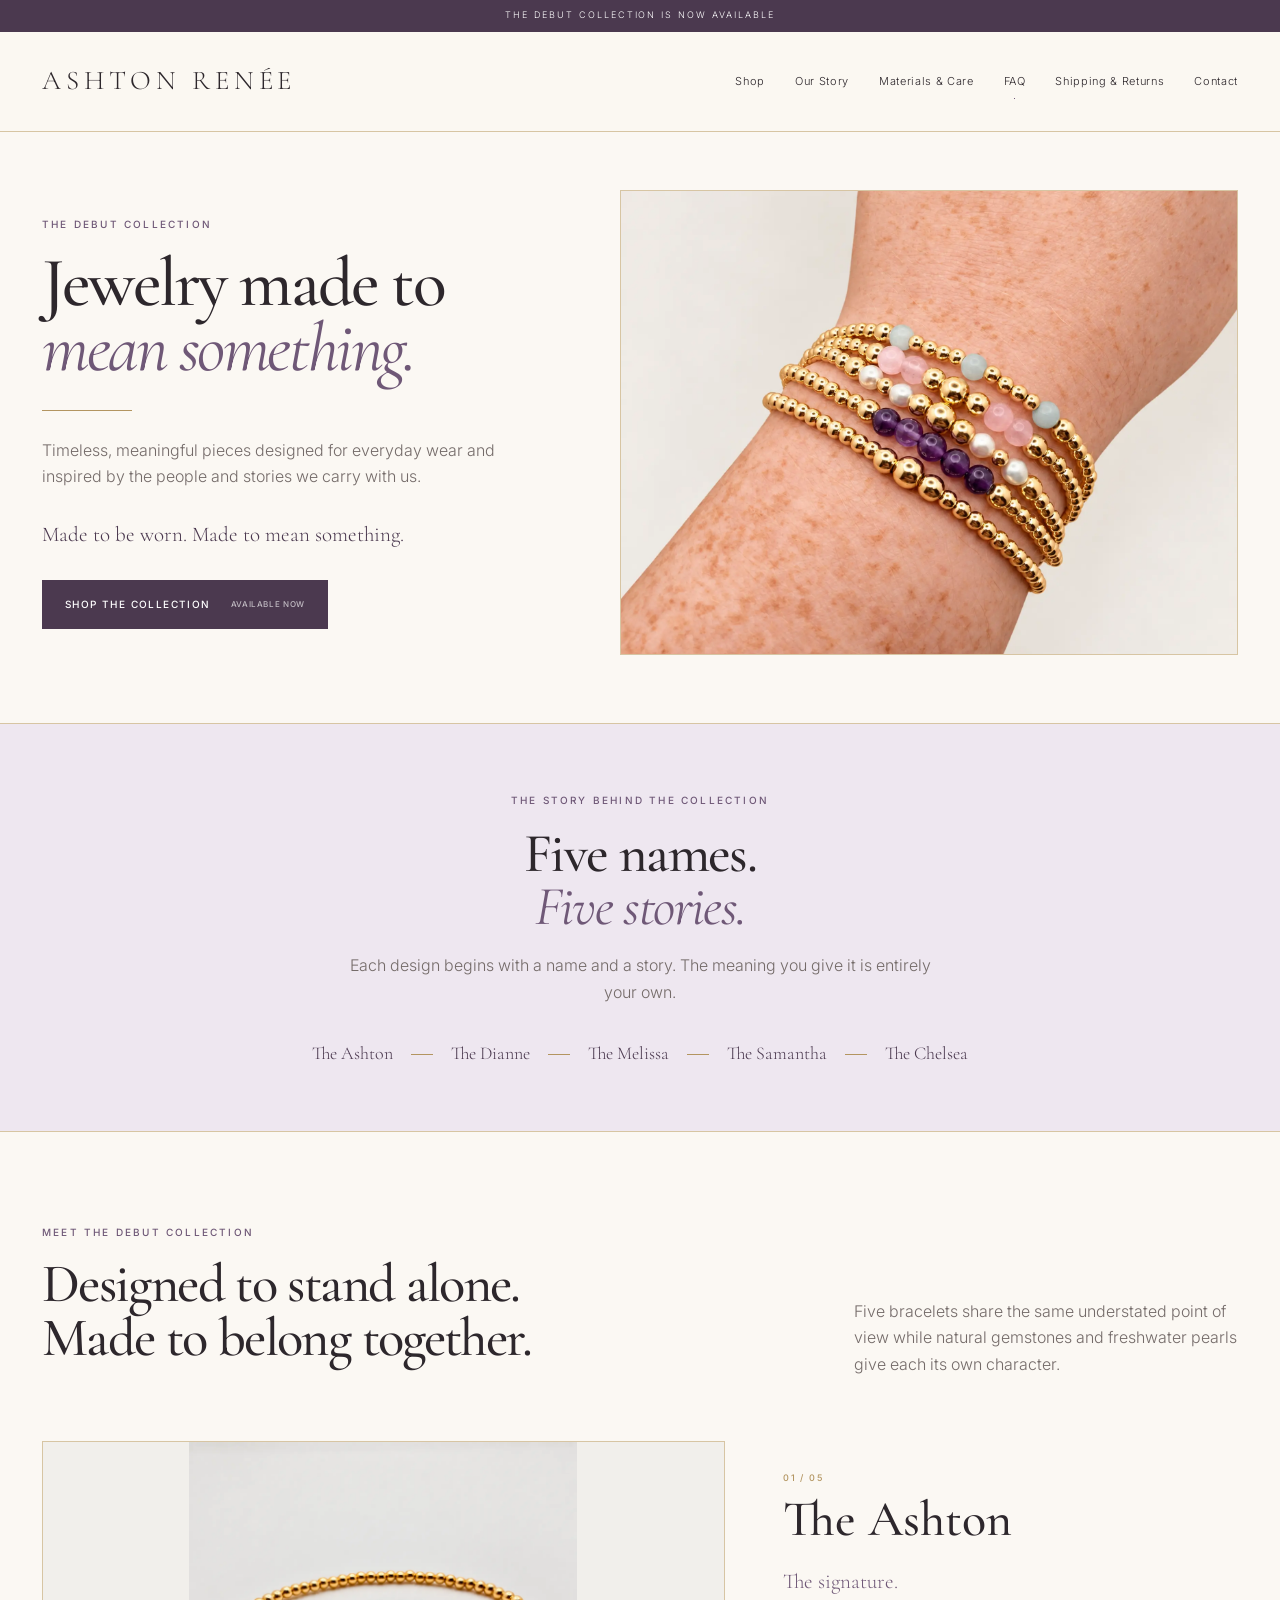
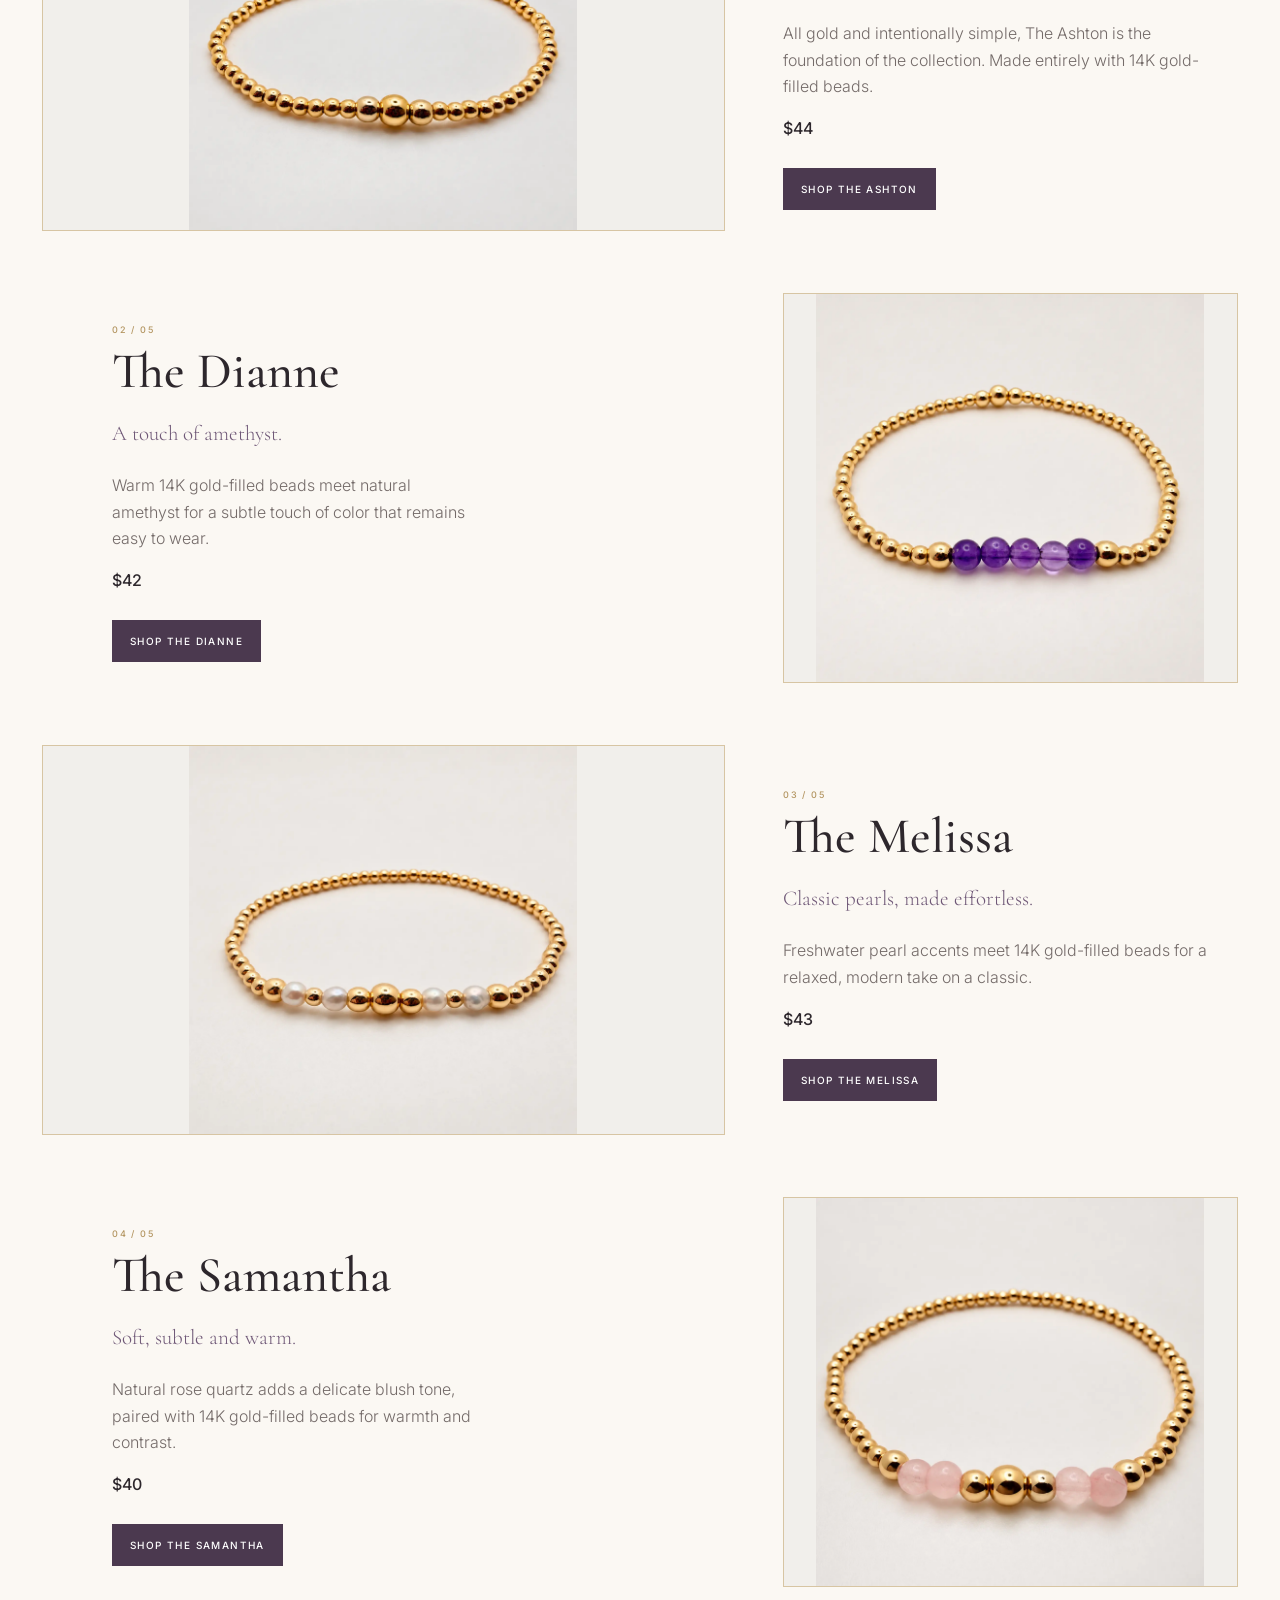
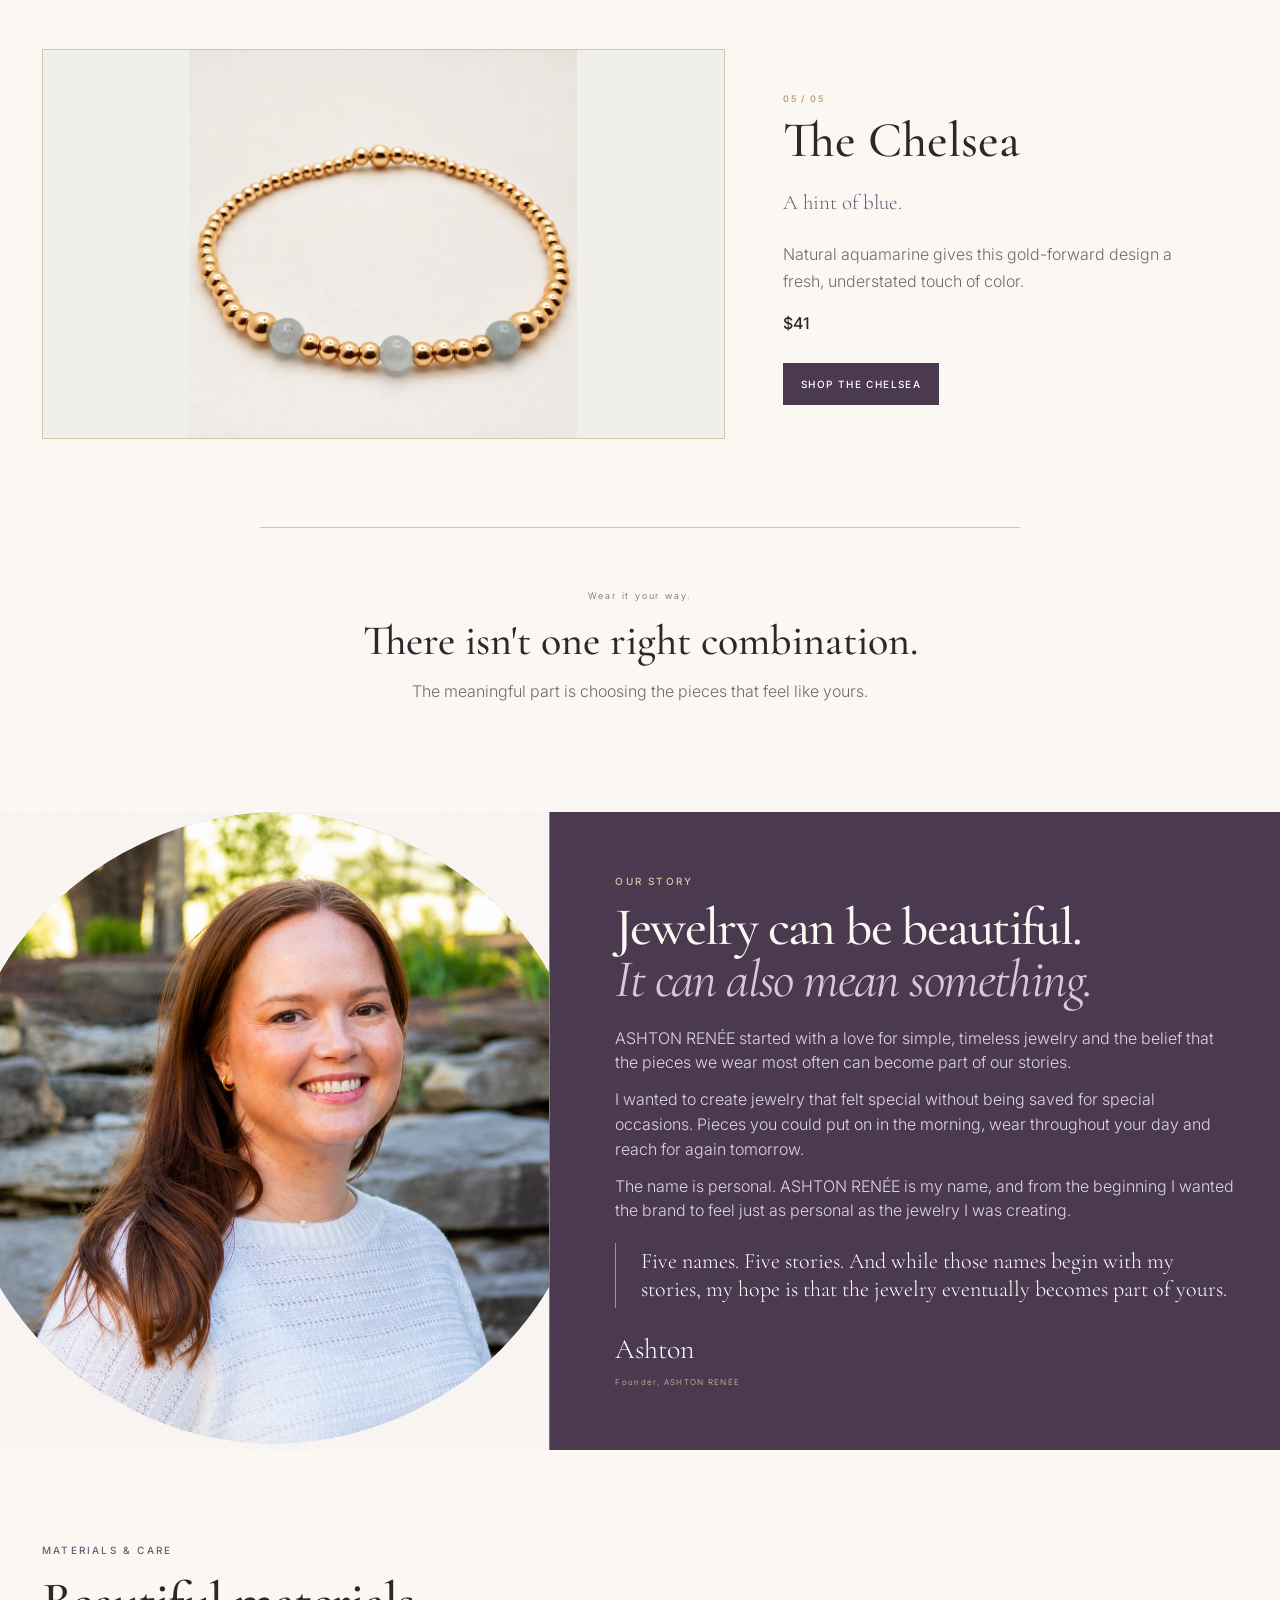
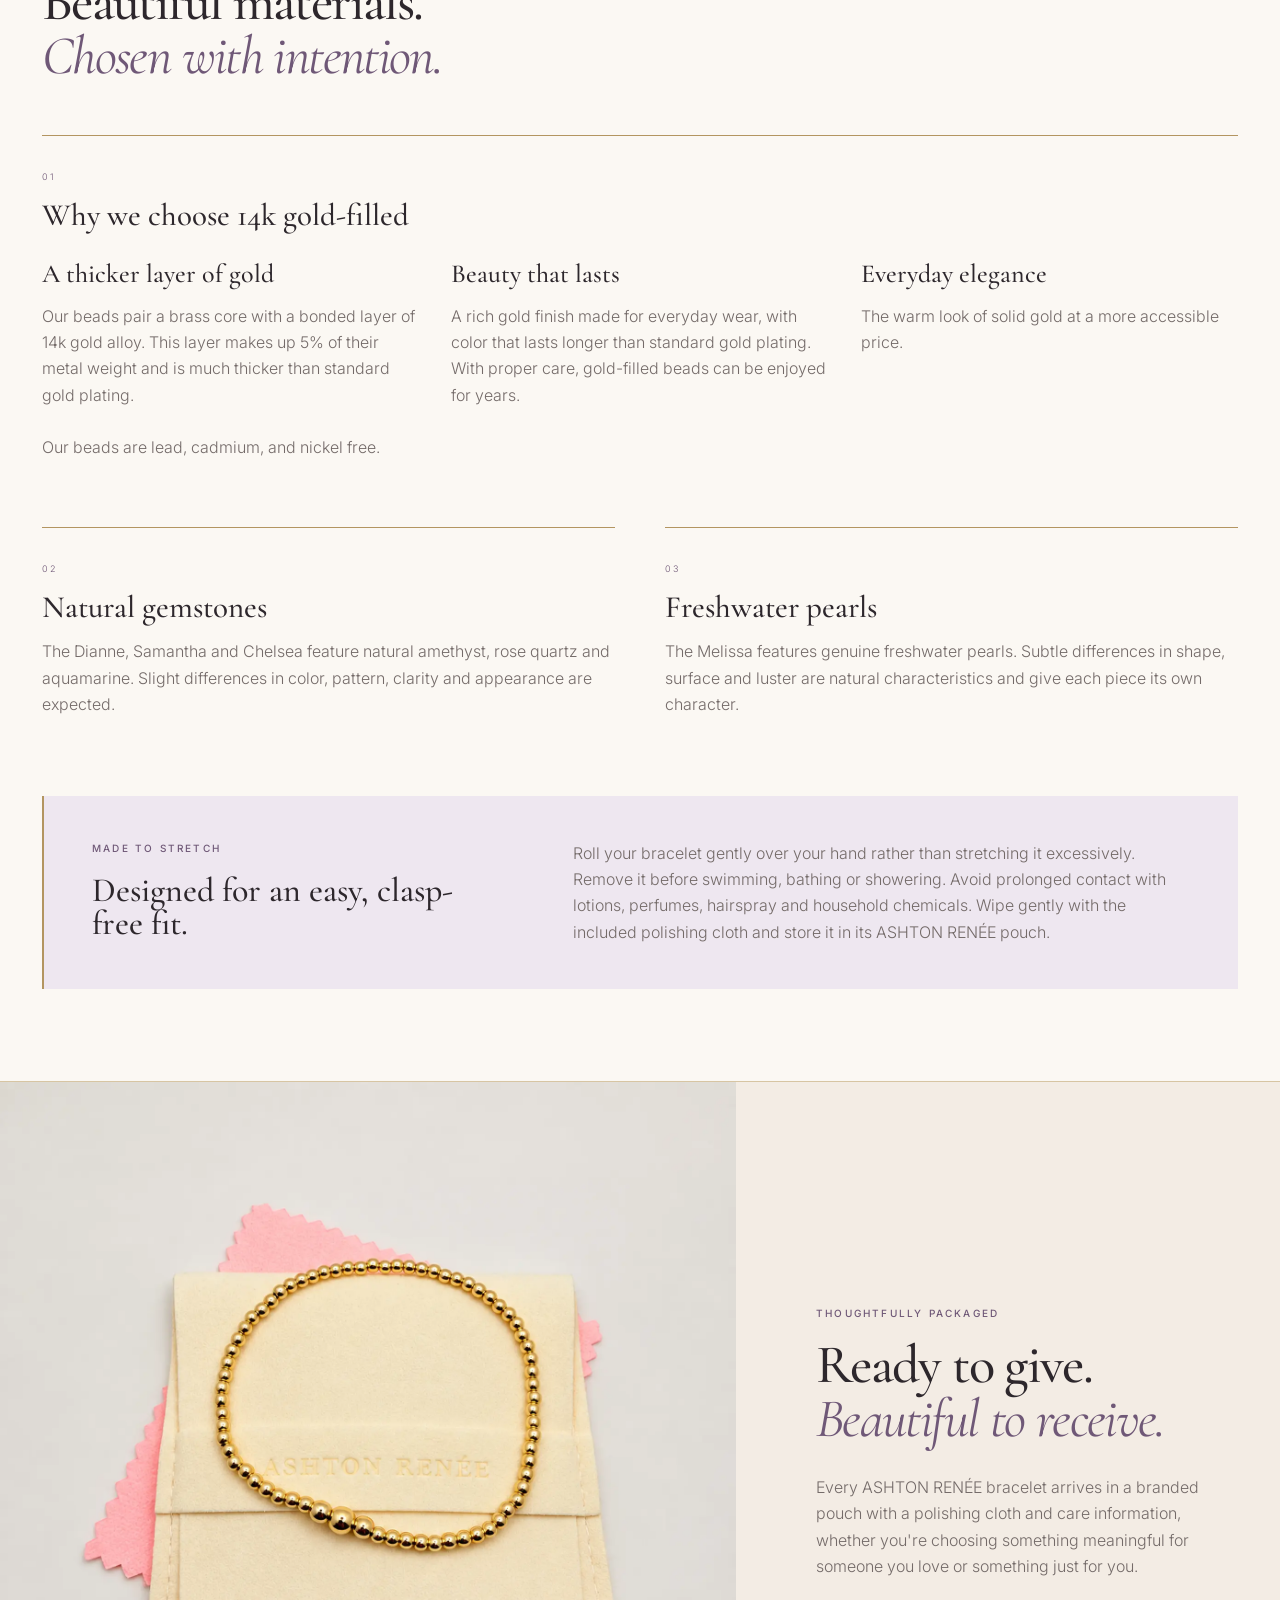
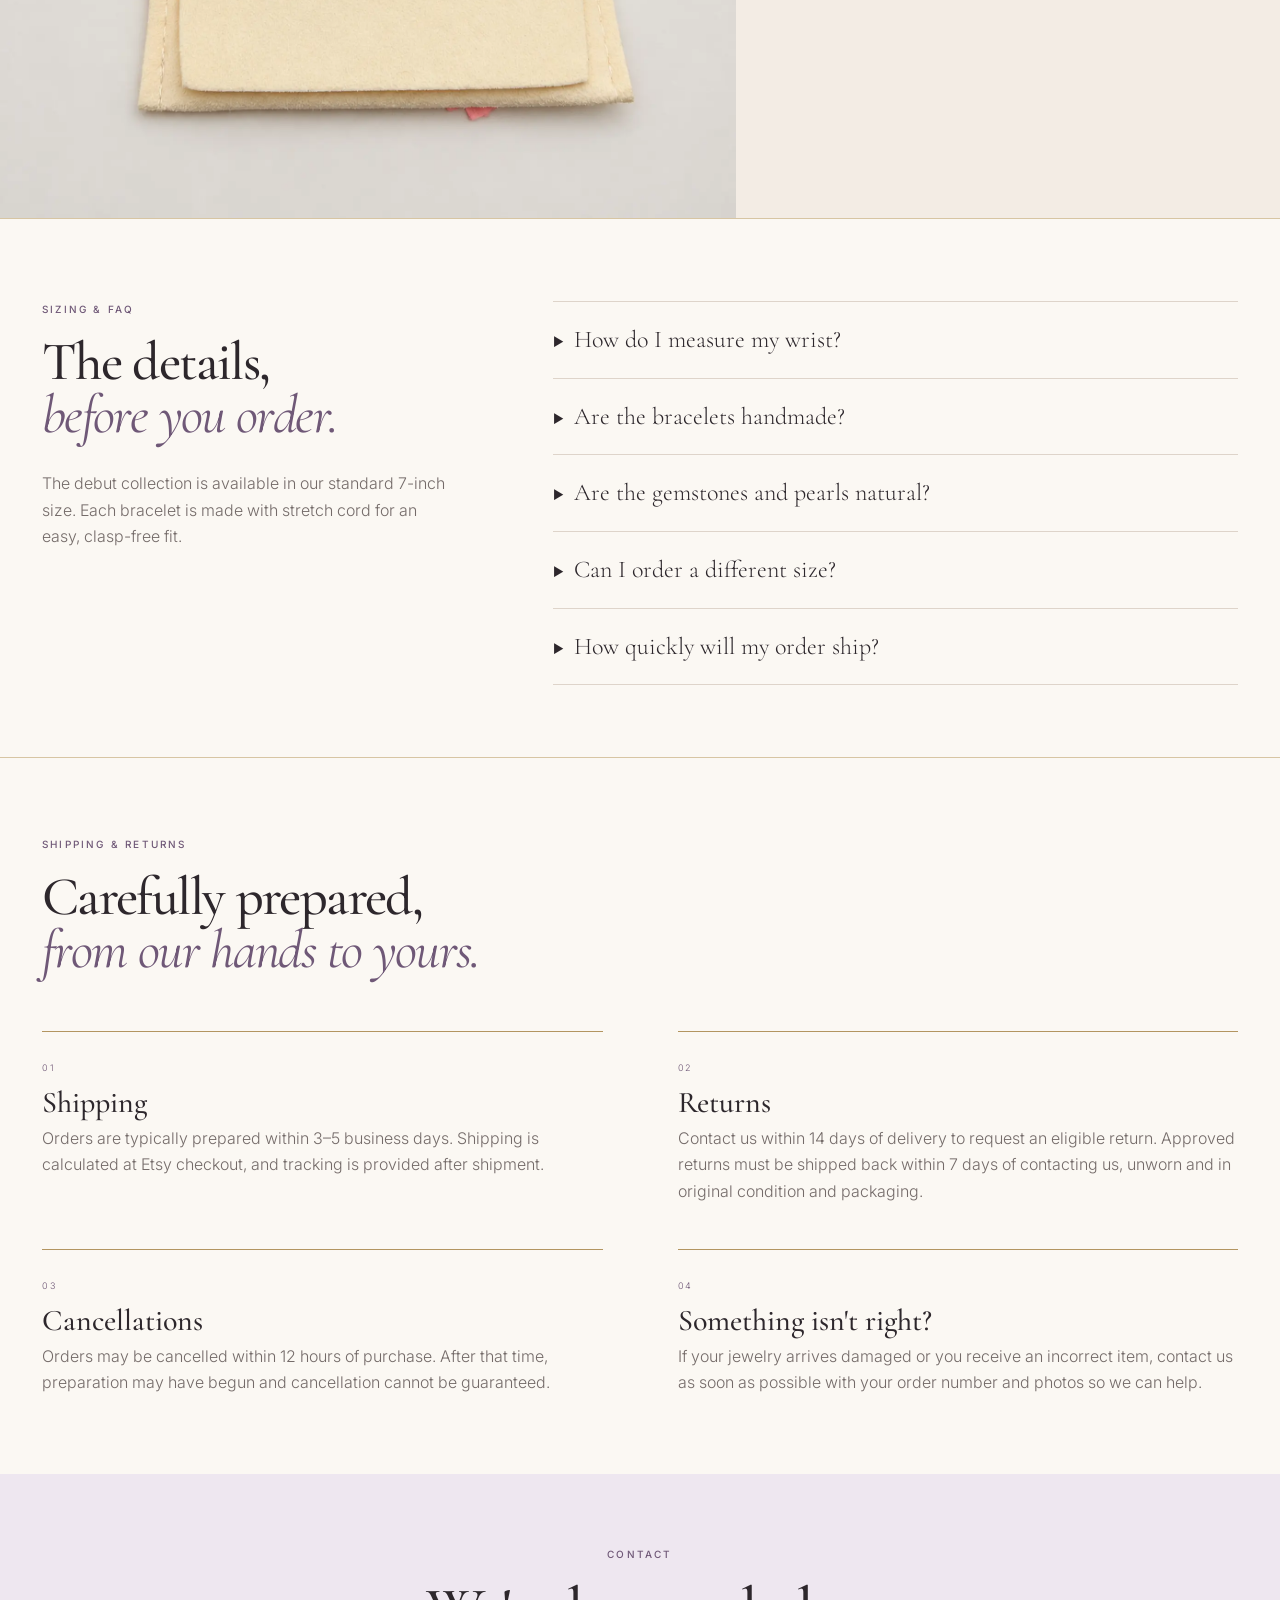
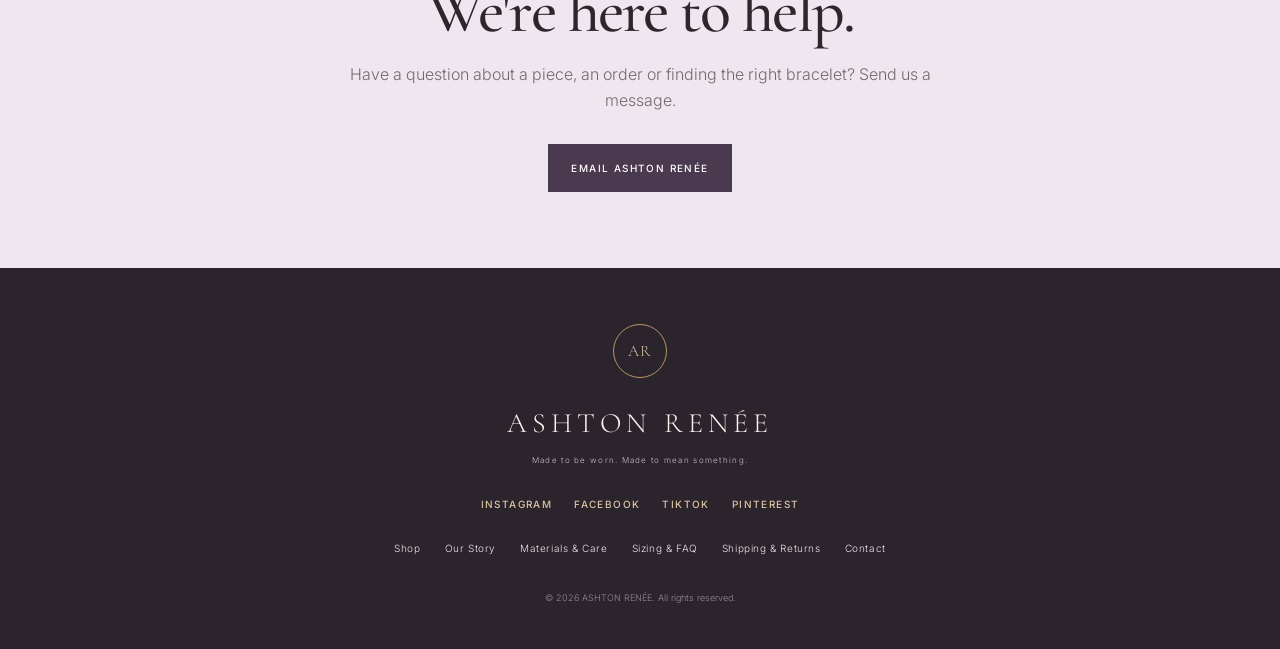
==== commit c7496024: "Keep launch page aligned with current prices and shipping" ====
--- a/launch/index.html
+++ b/launch/index.html
@@ -1,6 +1,14 @@
 <!doctype html>
 <html lang="en">
 <head>
+  <!-- Google tag (gtag.js) -->
+  <script async src="https://www.googletagmanager.com/gtag/js?id=G-BNF8X8FGDR"></script>
+  <script>
+    window.dataLayer = window.dataLayer || [];
+    function gtag(){dataLayer.push(arguments);}
+    gtag('js', new Date());
+    gtag('config', 'G-BNF8X8FGDR');
+  </script>
   <meta charset="utf-8">
   <meta name="viewport" content="width=device-width, initial-scale=1">
   <meta name="description" content="ASHTON RENÉE creates timeless, meaningful jewelry designed for everyday wear.">
@@ -74,45 +82,30 @@
       <p>Five bracelets share the same understated point of view while natural gemstones and freshwater pearls give each its own character.</p>
     </div>
 
-    <section class="launch-offer" aria-labelledby="stack-offer-title">
-      <div class="launch-offer-heading">
-        <p class="eyebrow">BUILD YOUR STACK</p>
-        <h3 id="stack-offer-title">Your pieces. Your combination.</h3>
-        <p>Choose the bracelets that feel like yours, with a little more to enjoy when you wear them together.</p>
-      </div>
-      <dl class="stack-discounts">
-        <div><dt>Two bracelets</dt><dd class="stack-saving">Save $6</dd><dd class="stack-code">STACK2</dd><dd class="stack-minimum">On orders of $96 or more</dd></div>
-        <div><dt>Three bracelets</dt><dd class="stack-saving">Save $12</dd><dd class="stack-code">STACK3</dd><dd class="stack-minimum">On orders of $144 or more</dd></div>
-        <div><dt>Four bracelets</dt><dd class="stack-saving">Save $18</dd><dd class="stack-code">STACK4</dd><dd class="stack-minimum">On orders of $192 or more</dd></div>
-        <div><dt>Five bracelets</dt><dd class="stack-saving">Save $24</dd><dd class="stack-code">STACK5</dd><dd class="stack-minimum">On orders of $240 or more</dd></div>
-      </dl>
-      <p class="stack-instructions">Add your bracelets to your Etsy cart, then enter the matching code in the shop coupon field at checkout. Use one stack code per order.</p>
-    </section>
-
     <div class="collection-editorial">
       <article class="piece piece-wide">
         <div class="photo-stage"><img class="product-photo" src="/preview/the-ashton-final.webp" width="1600" height="1600" loading="lazy" decoding="async" alt="The Ashton stretch bracelet arranged in a circle, handcrafted with polished 14K gold-filled beads in graduated sizes"></div>
-        <div class="piece-copy"><p class="number">01 / 05</p><h3>The Ashton</h3><p class="piece-kicker">The signature.</p><p>All gold and intentionally simple, The Ashton is the foundation of the collection. Made entirely with 14K gold-filled beads.</p><p class="price">$48</p><a class="button product-button" data-listing="the-ashton" href="https://ashtonreneejewelry.etsy.com/listing/4570924601/14k-gold-filled-beaded-stretch-bracelet" target="_blank" rel="noopener">Shop The Ashton</a></div>
+        <div class="piece-copy"><p class="number">01 / 05</p><h3>The Ashton</h3><p class="piece-kicker">The signature.</p><p>All gold and intentionally simple, The Ashton is the foundation of the collection. Made entirely with 14K gold-filled beads.</p><p class="price">$44</p><a class="button product-button" data-listing="the-ashton" href="https://ashtonreneejewelry.etsy.com/listing/4570924601/14k-gold-filled-beaded-stretch-bracelet" target="_blank" rel="noopener">Shop The Ashton</a></div>
       </article>
 
       <article class="piece piece-reverse">
         <div class="photo-stage amethyst-stage"><img class="product-photo" src="/preview/the-dianne-final.webp" width="1600" height="1600" loading="lazy" decoding="async" alt="The Dianne stretch bracelet arranged in a circle, with five purple amethyst beads centered between polished 14K gold-filled beads"></div>
-        <div class="piece-copy"><p class="number">02 / 05</p><h3>The Dianne</h3><p class="piece-kicker">A touch of amethyst.</p><p>Warm 14K gold-filled beads meet natural amethyst for a subtle touch of color that remains easy to wear.</p><p class="price">$48</p><a class="button product-button" data-listing="the-dianne" href="https://ashtonreneejewelry.etsy.com/listing/4570940882/amethyst-and-14k-gold-filled-stretch" target="_blank" rel="noopener">Shop The Dianne</a></div>
+        <div class="piece-copy"><p class="number">02 / 05</p><h3>The Dianne</h3><p class="piece-kicker">A touch of amethyst.</p><p>Warm 14K gold-filled beads meet natural amethyst for a subtle touch of color that remains easy to wear.</p><p class="price">$42</p><a class="button product-button" data-listing="the-dianne" href="https://ashtonreneejewelry.etsy.com/listing/4570940882/amethyst-and-14k-gold-filled-stretch" target="_blank" rel="noopener">Shop The Dianne</a></div>
       </article>
 
       <article class="piece">
         <div class="photo-stage pearl-stage"><img class="product-photo" src="/preview/the-melissa-final.webp" width="1600" height="1600" loading="lazy" decoding="async" alt="The Melissa stretch bracelet arranged in a circle, with four freshwater pearls and polished 14K gold-filled beads"></div>
-        <div class="piece-copy"><p class="number">03 / 05</p><h3>The Melissa</h3><p class="piece-kicker">Classic pearls, made effortless.</p><p>Freshwater pearl accents meet 14K gold-filled beads for a relaxed, modern take on a classic.</p><p class="price">$48</p><a class="button product-button" data-listing="the-melissa" href="https://ashtonreneejewelry.etsy.com/listing/4570926229/freshwater-pearl-and-14k-gold-filled" target="_blank" rel="noopener">Shop The Melissa</a></div>
+        <div class="piece-copy"><p class="number">03 / 05</p><h3>The Melissa</h3><p class="piece-kicker">Classic pearls, made effortless.</p><p>Freshwater pearl accents meet 14K gold-filled beads for a relaxed, modern take on a classic.</p><p class="price">$43</p><a class="button product-button" data-listing="the-melissa" href="https://ashtonreneejewelry.etsy.com/listing/4570926229/freshwater-pearl-and-14k-gold-filled" target="_blank" rel="noopener">Shop The Melissa</a></div>
       </article>
 
       <article class="piece piece-reverse">
         <div class="photo-stage rose-stage"><img class="product-photo" src="/preview/the-samantha-final.webp" width="1600" height="1600" loading="lazy" decoding="async" alt="The Samantha stretch bracelet arranged in a circle, with four pale pink rose quartz beads surrounding a graduated 14K gold-filled bead center"></div>
-        <div class="piece-copy"><p class="number">04 / 05</p><h3>The Samantha</h3><p class="piece-kicker">Soft, subtle and warm.</p><p>Natural rose quartz adds a delicate blush tone, paired with 14K gold-filled beads for warmth and contrast.</p><p class="price">$48</p><a class="button product-button" data-listing="the-samantha" href="https://ashtonreneejewelry.etsy.com/listing/4570926727/rose-quartz-and-14k-gold-filled-stretch" target="_blank" rel="noopener">Shop The Samantha</a></div>
+        <div class="piece-copy"><p class="number">04 / 05</p><h3>The Samantha</h3><p class="piece-kicker">Soft, subtle and warm.</p><p>Natural rose quartz adds a delicate blush tone, paired with 14K gold-filled beads for warmth and contrast.</p><p class="price">$40</p><a class="button product-button" data-listing="the-samantha" href="https://ashtonreneejewelry.etsy.com/listing/4570926727/rose-quartz-and-14k-gold-filled-stretch" target="_blank" rel="noopener">Shop The Samantha</a></div>
       </article>
 
       <article class="piece">
         <div class="photo-stage aqua-stage"><img class="product-photo" src="/preview/the-chelsea-final.webp" width="1600" height="1600" loading="lazy" decoding="async" alt="The Chelsea stretch bracelet arranged in a circle, with three pale blue aquamarine beads and polished 14K gold-filled beads"></div>
-        <div class="piece-copy"><p class="number">05 / 05</p><h3>The Chelsea</h3><p class="piece-kicker">A hint of blue.</p><p>Natural aquamarine gives this gold-forward design a fresh, understated touch of color.</p><p class="price">$48</p><a class="button product-button" data-listing="the-chelsea" href="https://ashtonreneejewelry.etsy.com/listing/4570942036/aquamarine-and-14k-gold-filled-stretch" target="_blank" rel="noopener">Shop The Chelsea</a></div>
+        <div class="piece-copy"><p class="number">05 / 05</p><h3>The Chelsea</h3><p class="piece-kicker">A hint of blue.</p><p>Natural aquamarine gives this gold-forward design a fresh, understated touch of color.</p><p class="price">$41</p><a class="button product-button" data-listing="the-chelsea" href="https://ashtonreneejewelry.etsy.com/listing/4570942036/aquamarine-and-14k-gold-filled-stretch" target="_blank" rel="noopener">Shop The Chelsea</a></div>
       </article>
     </div>
 
@@ -162,14 +155,14 @@
       <details><summary>Are the bracelets handmade?</summary><p>Yes. Each bracelet is assembled by hand in small quantities and individually inspected before packaging.</p></details>
       <details><summary>Are the gemstones and pearls natural?</summary><p>The Dianne, Samantha and Chelsea use natural gemstones, and The Melissa uses genuine freshwater pearls. Natural variation is expected.</p></details>
       <details><summary>Can I order a different size?</summary><p>For launch, the debut collection is available in 7 inches only. Custom sizing isn't currently offered.</p></details>
-      <details><summary>How quickly will my order ship?</summary><p>Orders are prepared for shipment within 3–5 business days. Standard U.S. shipping is complimentary.</p></details>
+      <details><summary>How quickly will my order ship?</summary><p>Orders are prepared for shipment within 3–5 business days. Shipping is calculated at Etsy checkout.</p></details>
     </div>
   </section>
 
   <section id="shipping" class="policies section-pad">
     <div class="policy-title"><p class="eyebrow">SHIPPING & RETURNS</p><h2>Carefully prepared,<br><em>from our hands to yours.</em></h2></div>
     <div class="policy-grid">
-      <article><span>01</span><h3>Shipping</h3><p>Orders are typically prepared within 3–5 business days. Standard U.S. shipping is complimentary, and tracking is provided after shipment.</p></article>
+      <article><span>01</span><h3>Shipping</h3><p>Orders are typically prepared within 3–5 business days. Shipping is calculated at Etsy checkout, and tracking is provided after shipment.</p></article>
       <article><span>02</span><h3>Returns</h3><p>Contact us within 14 days of delivery to request an eligible return. Approved returns must be shipped back within 7 days of contacting us, unworn and in original condition and packaging.</p></article>
       <article><span>03</span><h3>Cancellations</h3><p>Orders may be cancelled within 12 hours of purchase. After that time, preparation may have begun and cancellation cannot be guaranteed.</p></article>
       <article><span>04</span><h3>Something isn't right?</h3><p>If your jewelry arrives damaged or you receive an incorrect item, contact us as soon as possible with your order number and photos so we can help.</p></article>
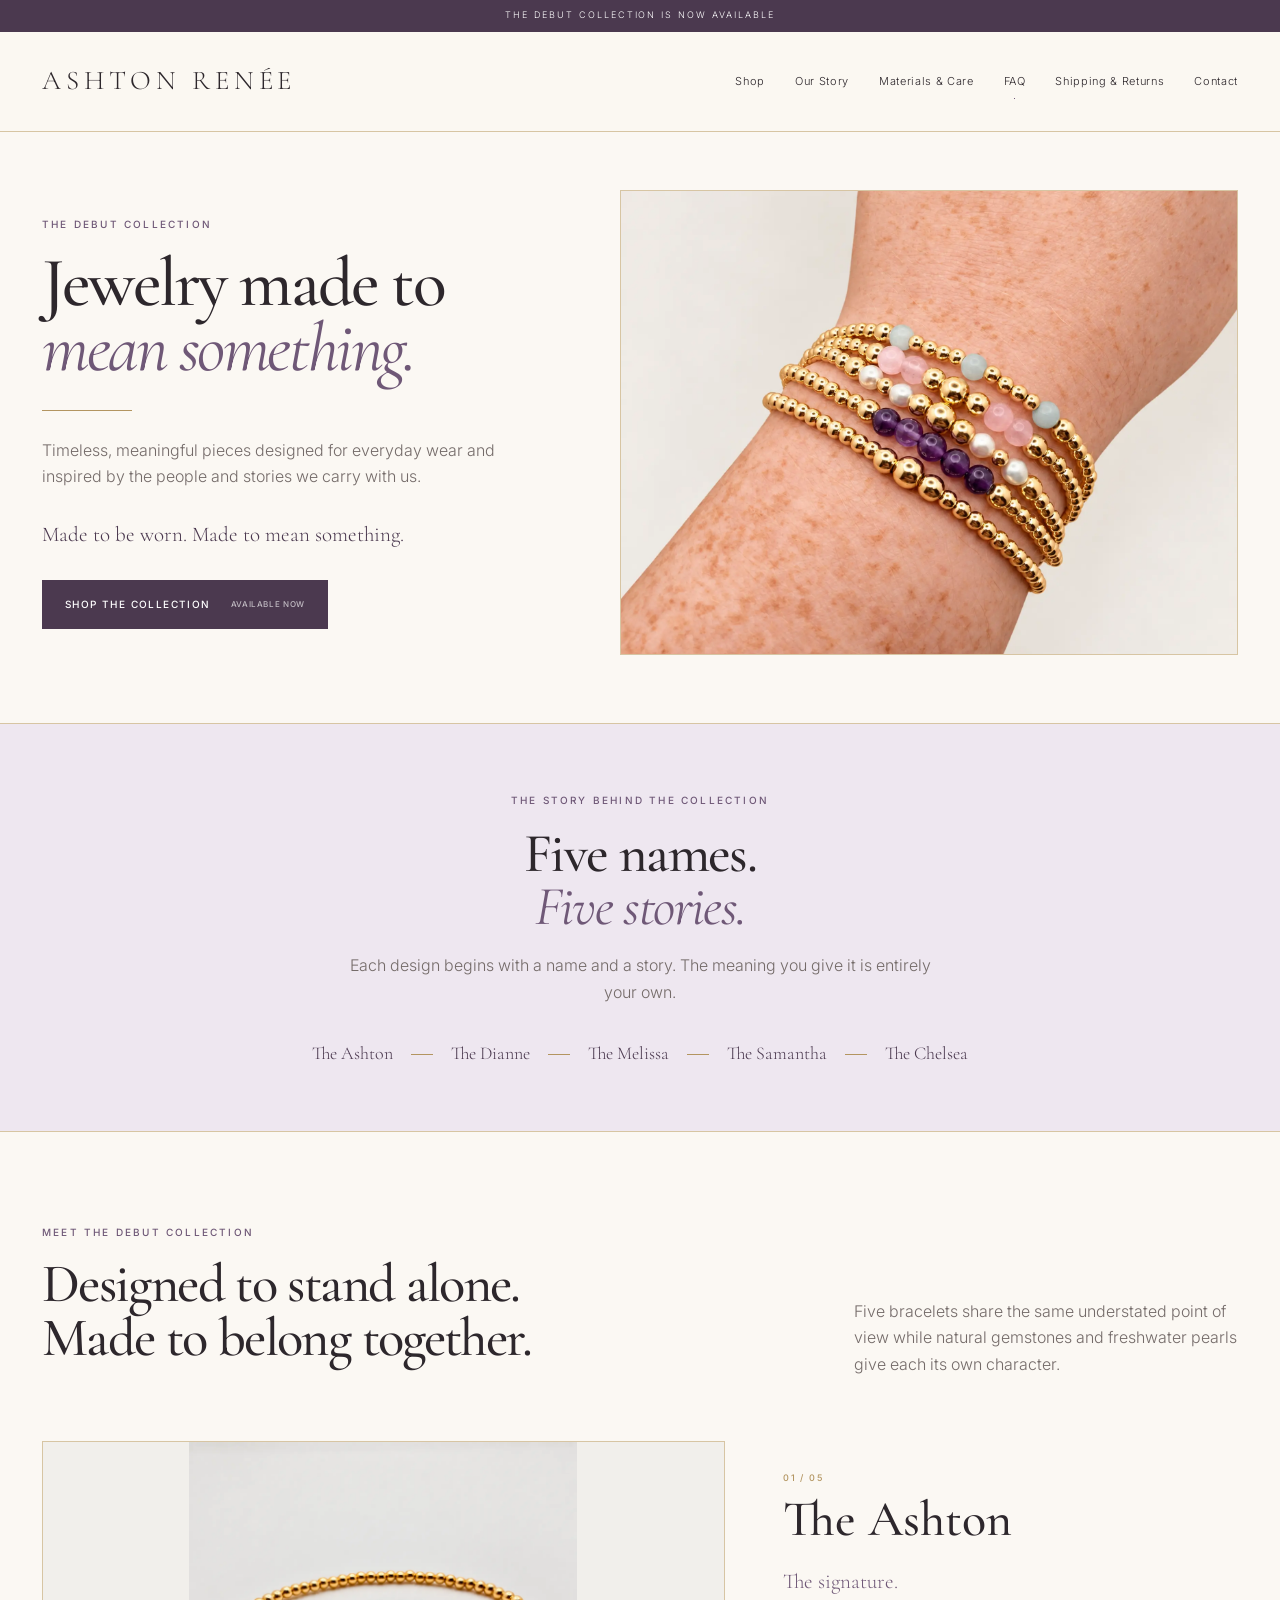
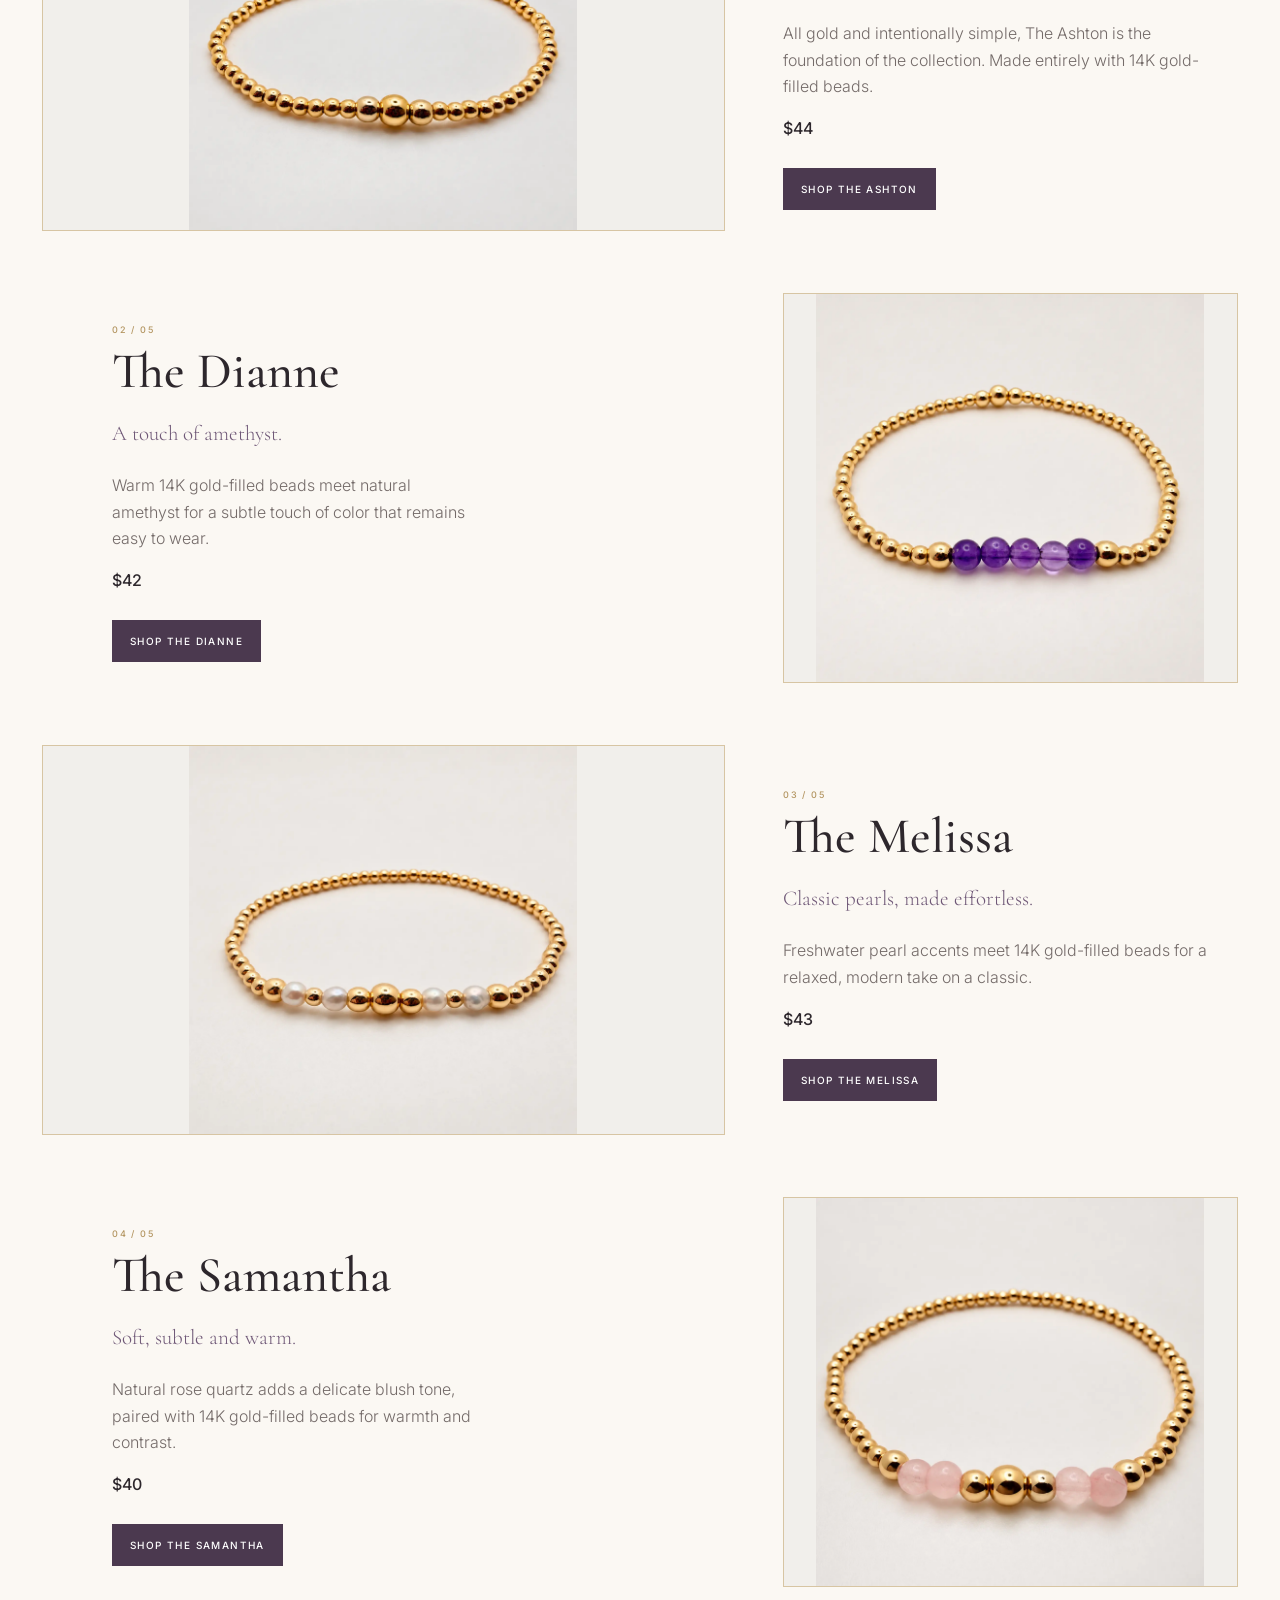
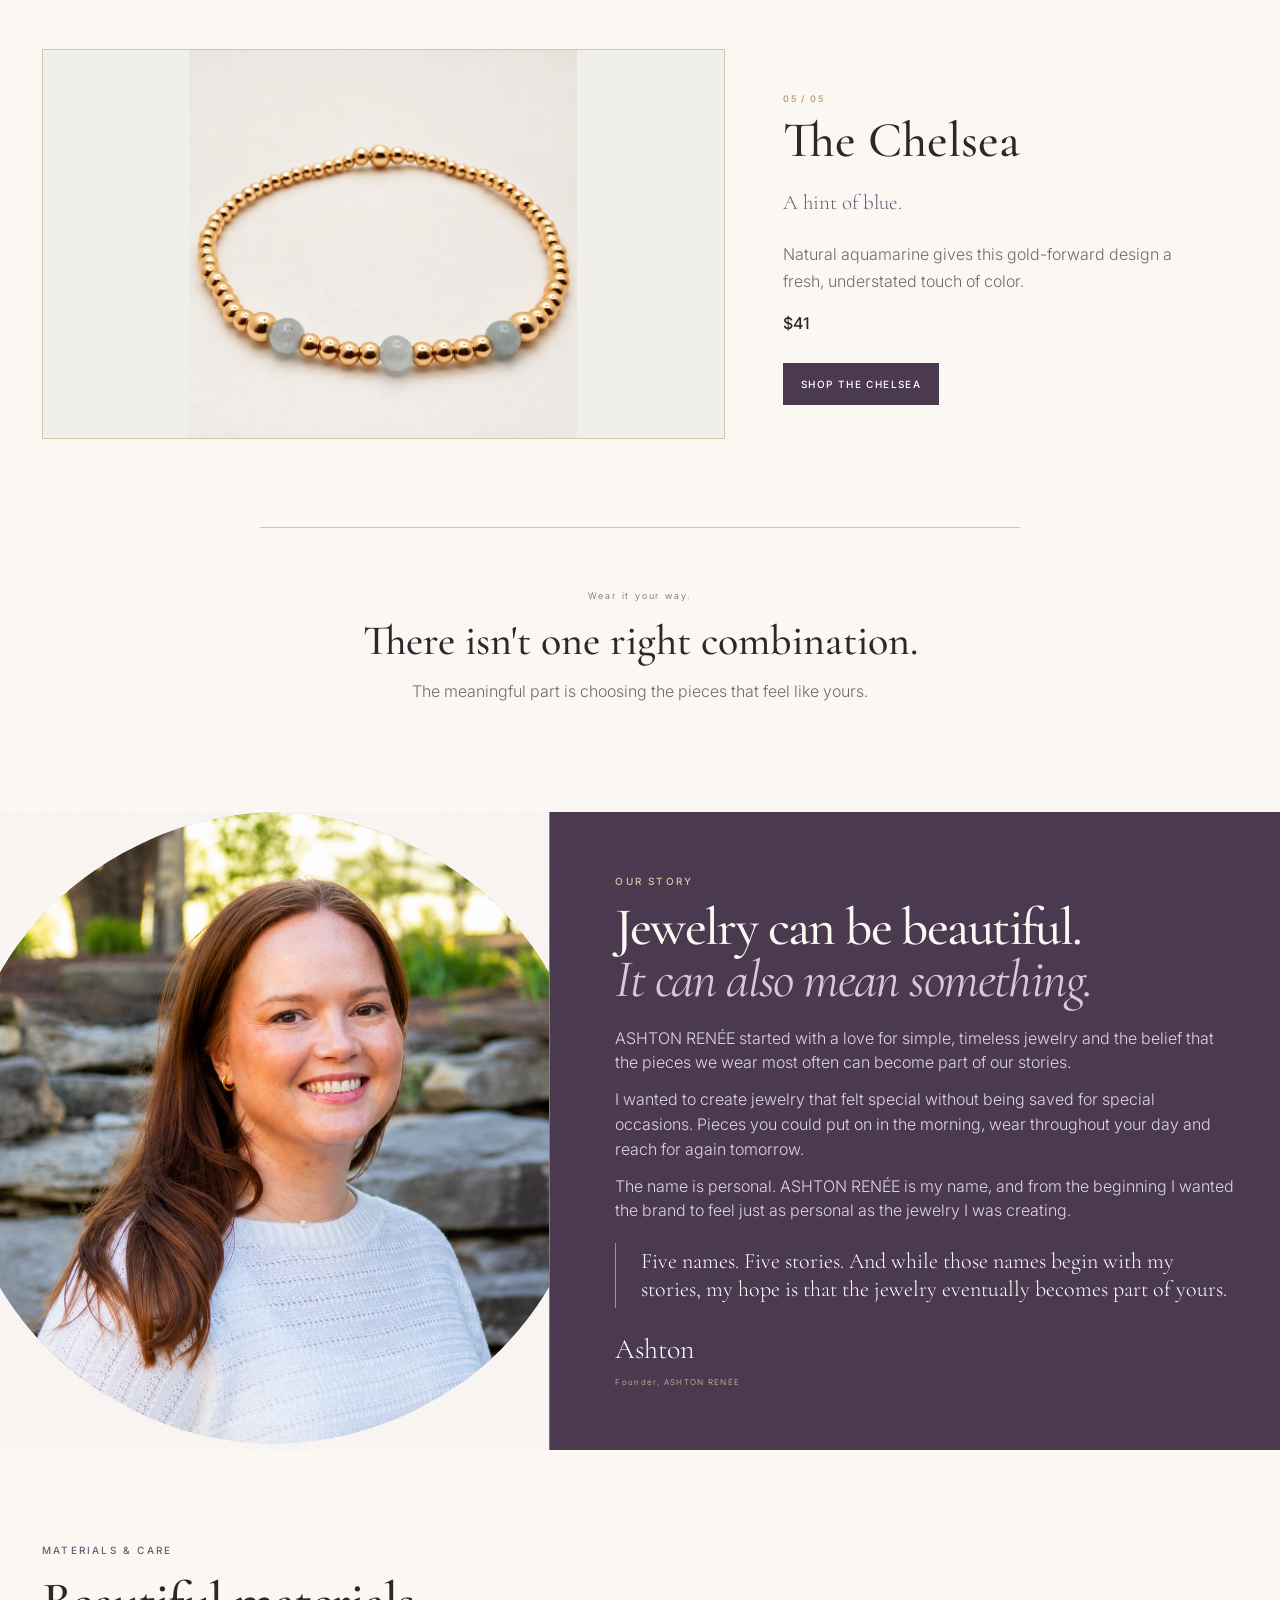
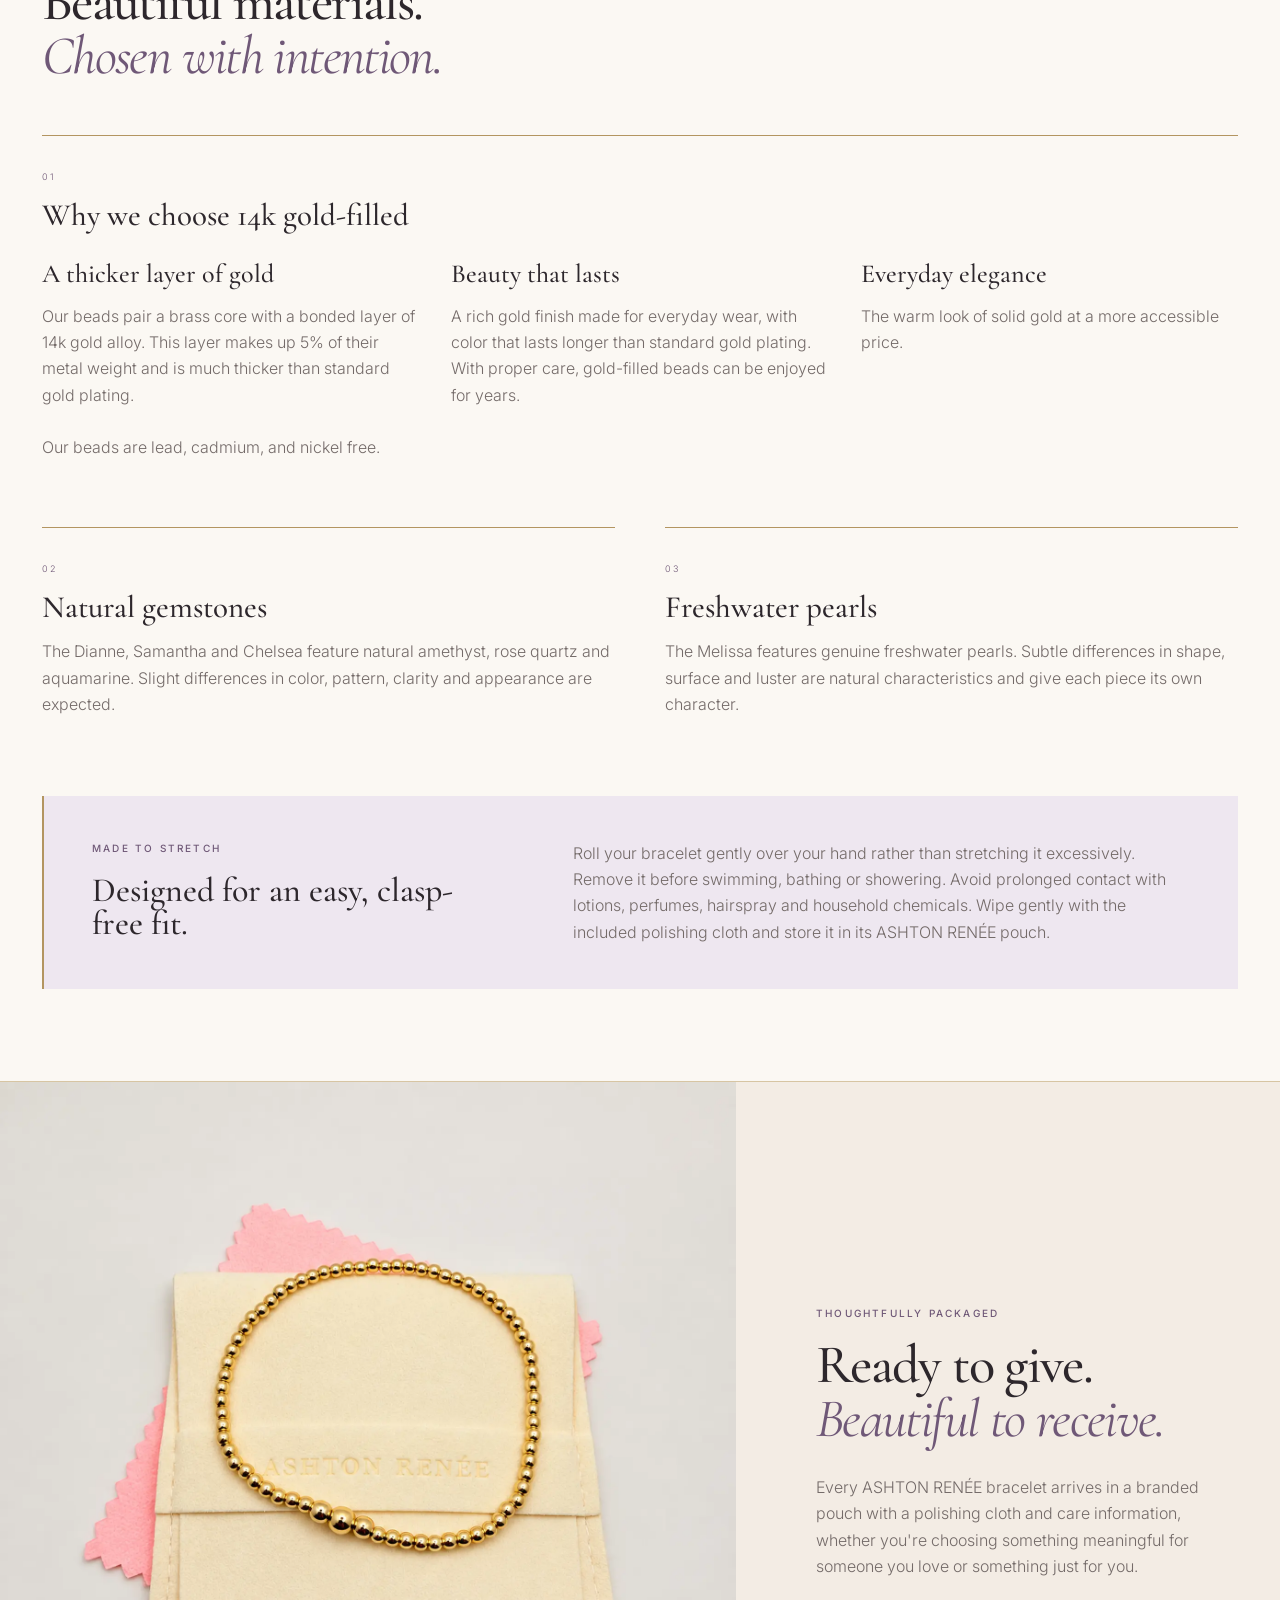
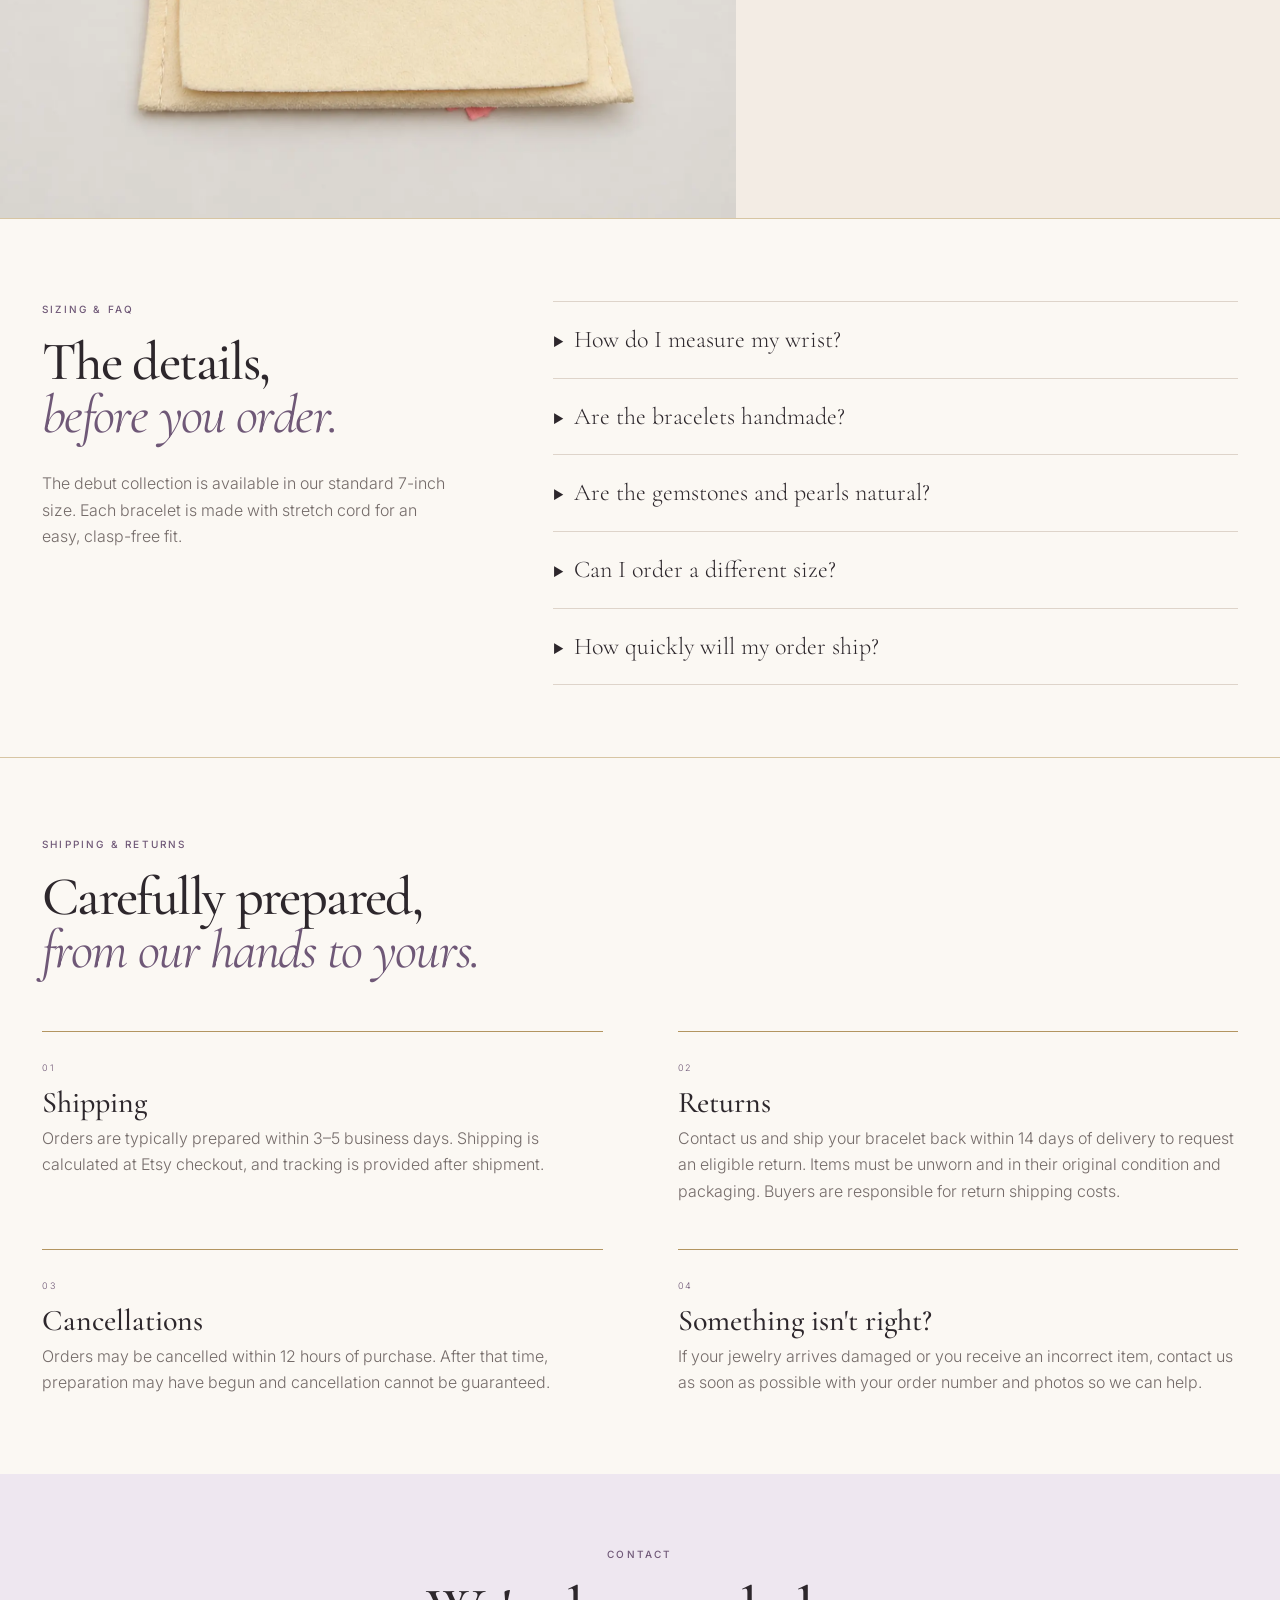
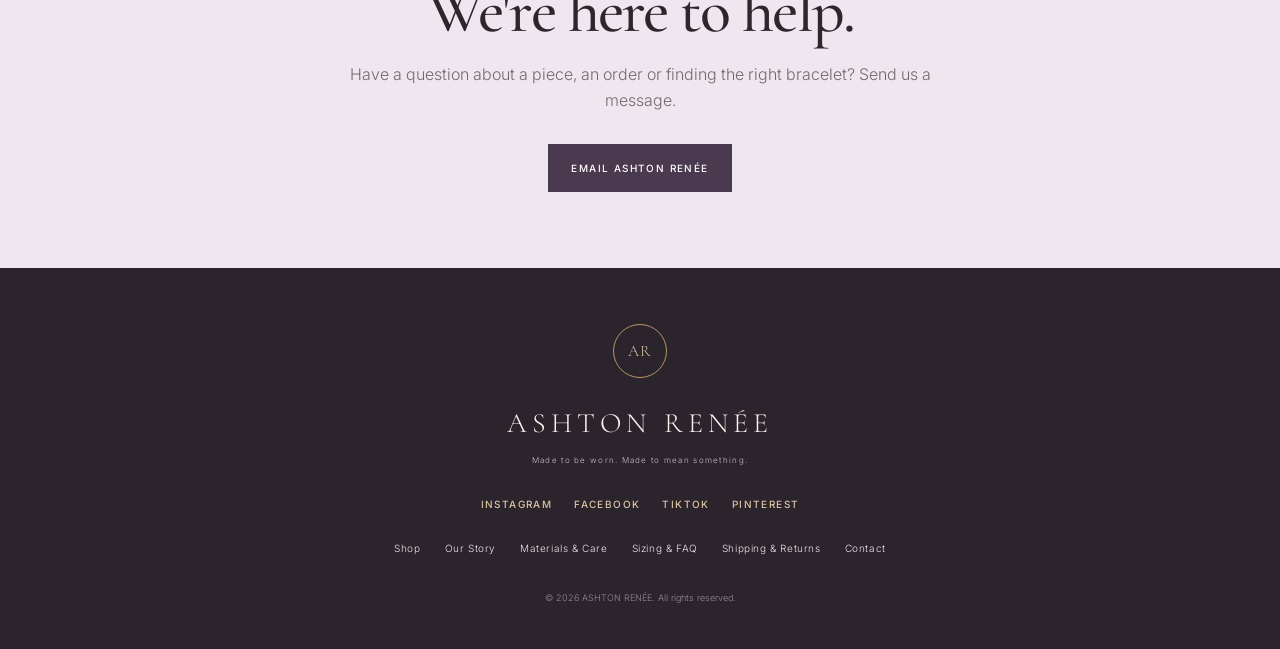
==== commit 8f4123ee: "Align returns with Etsy deadline and clarify standard sizing" ====
--- a/launch/index.html
+++ b/launch/index.html
@@ -154,7 +154,7 @@
       <details><summary>How do I measure my wrist?</summary><p>Wrap a flexible measuring tape snugly around your wrist where you normally wear a bracelet. If you don't have one, use string, mark where the ends meet and measure it against a ruler.</p></details>
       <details><summary>Are the bracelets handmade?</summary><p>Yes. Each bracelet is assembled by hand in small quantities and individually inspected before packaging.</p></details>
       <details><summary>Are the gemstones and pearls natural?</summary><p>The Dianne, Samantha and Chelsea use natural gemstones, and The Melissa uses genuine freshwater pearls. Natural variation is expected.</p></details>
-      <details><summary>Can I order a different size?</summary><p>For launch, the debut collection is available in 7 inches only. Custom sizing isn't currently offered.</p></details>
+      <details><summary>Can I order a different size?</summary><p>Our bracelets come in a 7-inch size. Custom sizing isn't currently offered.</p></details>
       <details><summary>How quickly will my order ship?</summary><p>Orders are prepared for shipment within 3–5 business days. Shipping is calculated at Etsy checkout.</p></details>
     </div>
   </section>
@@ -163,7 +163,7 @@
     <div class="policy-title"><p class="eyebrow">SHIPPING & RETURNS</p><h2>Carefully prepared,<br><em>from our hands to yours.</em></h2></div>
     <div class="policy-grid">
       <article><span>01</span><h3>Shipping</h3><p>Orders are typically prepared within 3–5 business days. Shipping is calculated at Etsy checkout, and tracking is provided after shipment.</p></article>
-      <article><span>02</span><h3>Returns</h3><p>Contact us within 14 days of delivery to request an eligible return. Approved returns must be shipped back within 7 days of contacting us, unworn and in original condition and packaging.</p></article>
+      <article><span>02</span><h3>Returns</h3><p>Contact us and ship your bracelet back within 14 days of delivery to request an eligible return. Items must be unworn and in their original condition and packaging. Buyers are responsible for return shipping costs.</p></article>
       <article><span>03</span><h3>Cancellations</h3><p>Orders may be cancelled within 12 hours of purchase. After that time, preparation may have begun and cancellation cannot be guaranteed.</p></article>
       <article><span>04</span><h3>Something isn't right?</h3><p>If your jewelry arrives damaged or you receive an incorrect item, contact us as soon as possible with your order number and photos so we can help.</p></article>
     </div>
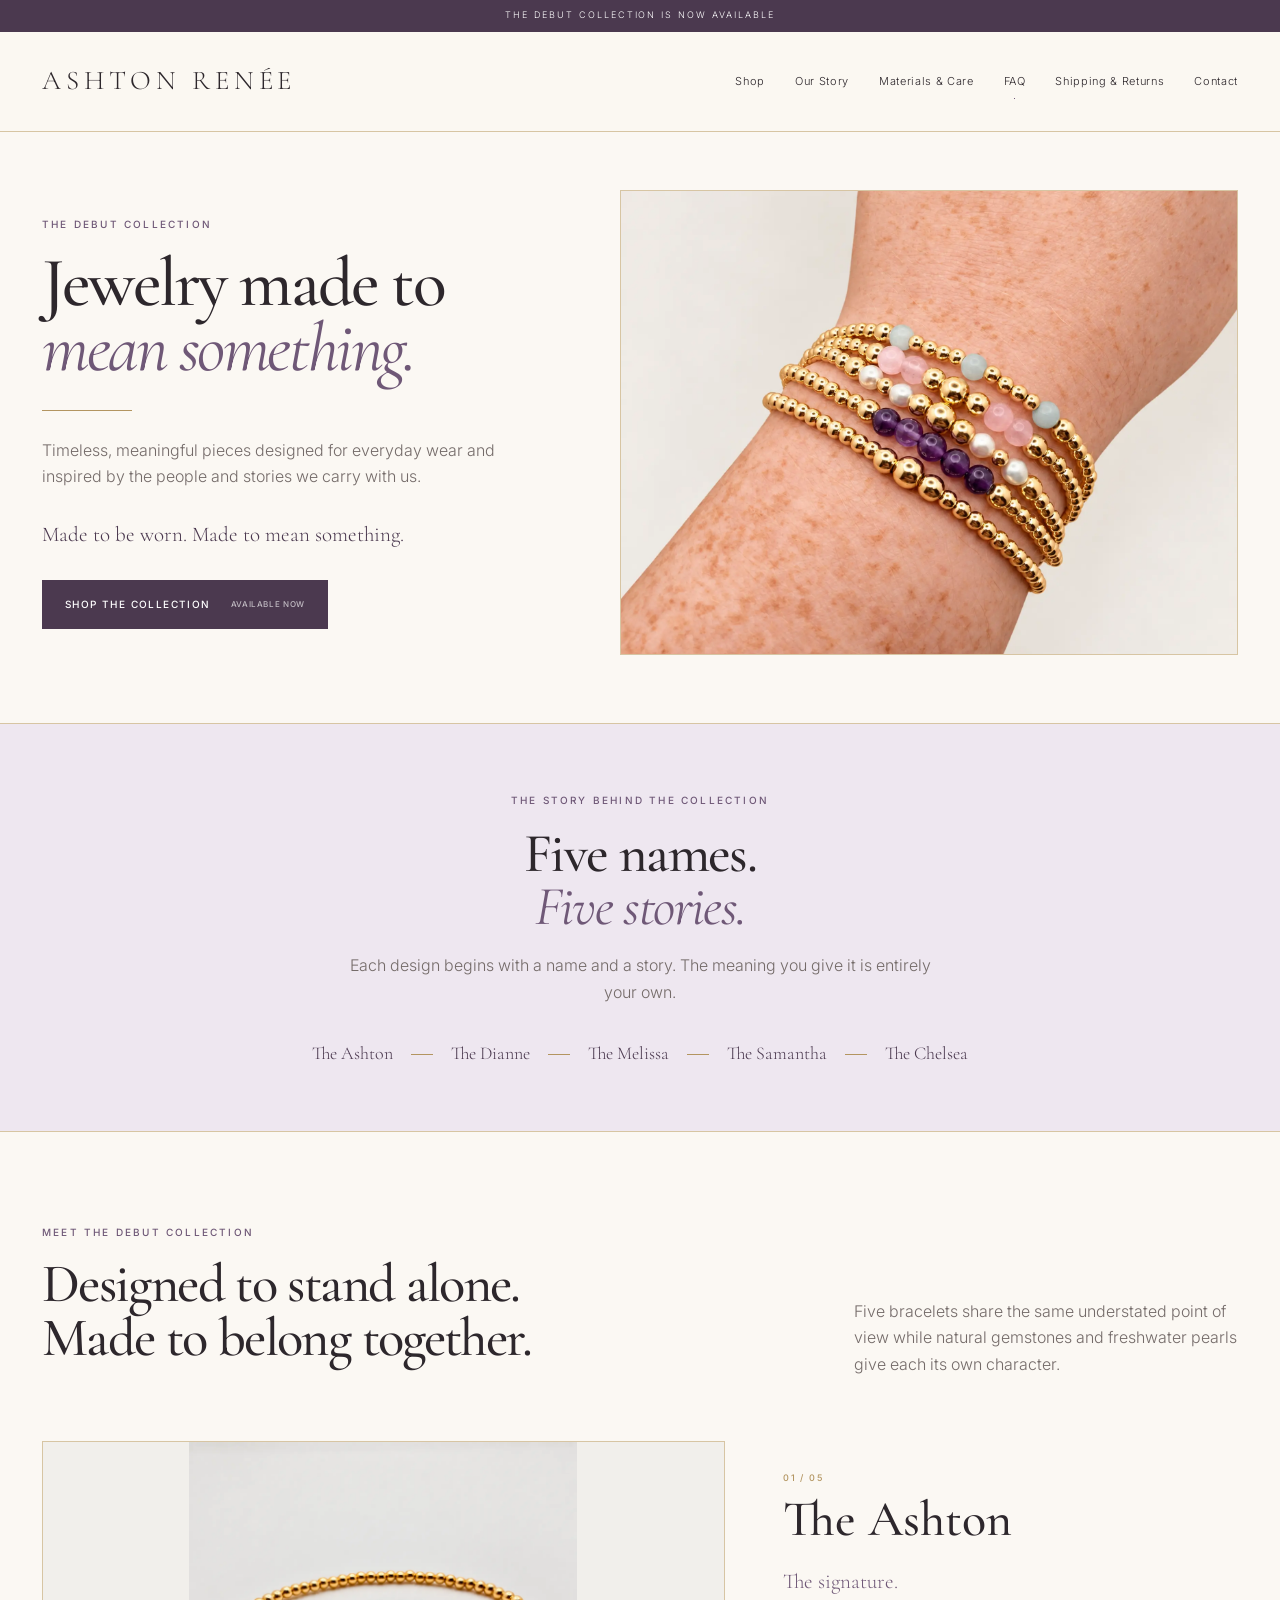
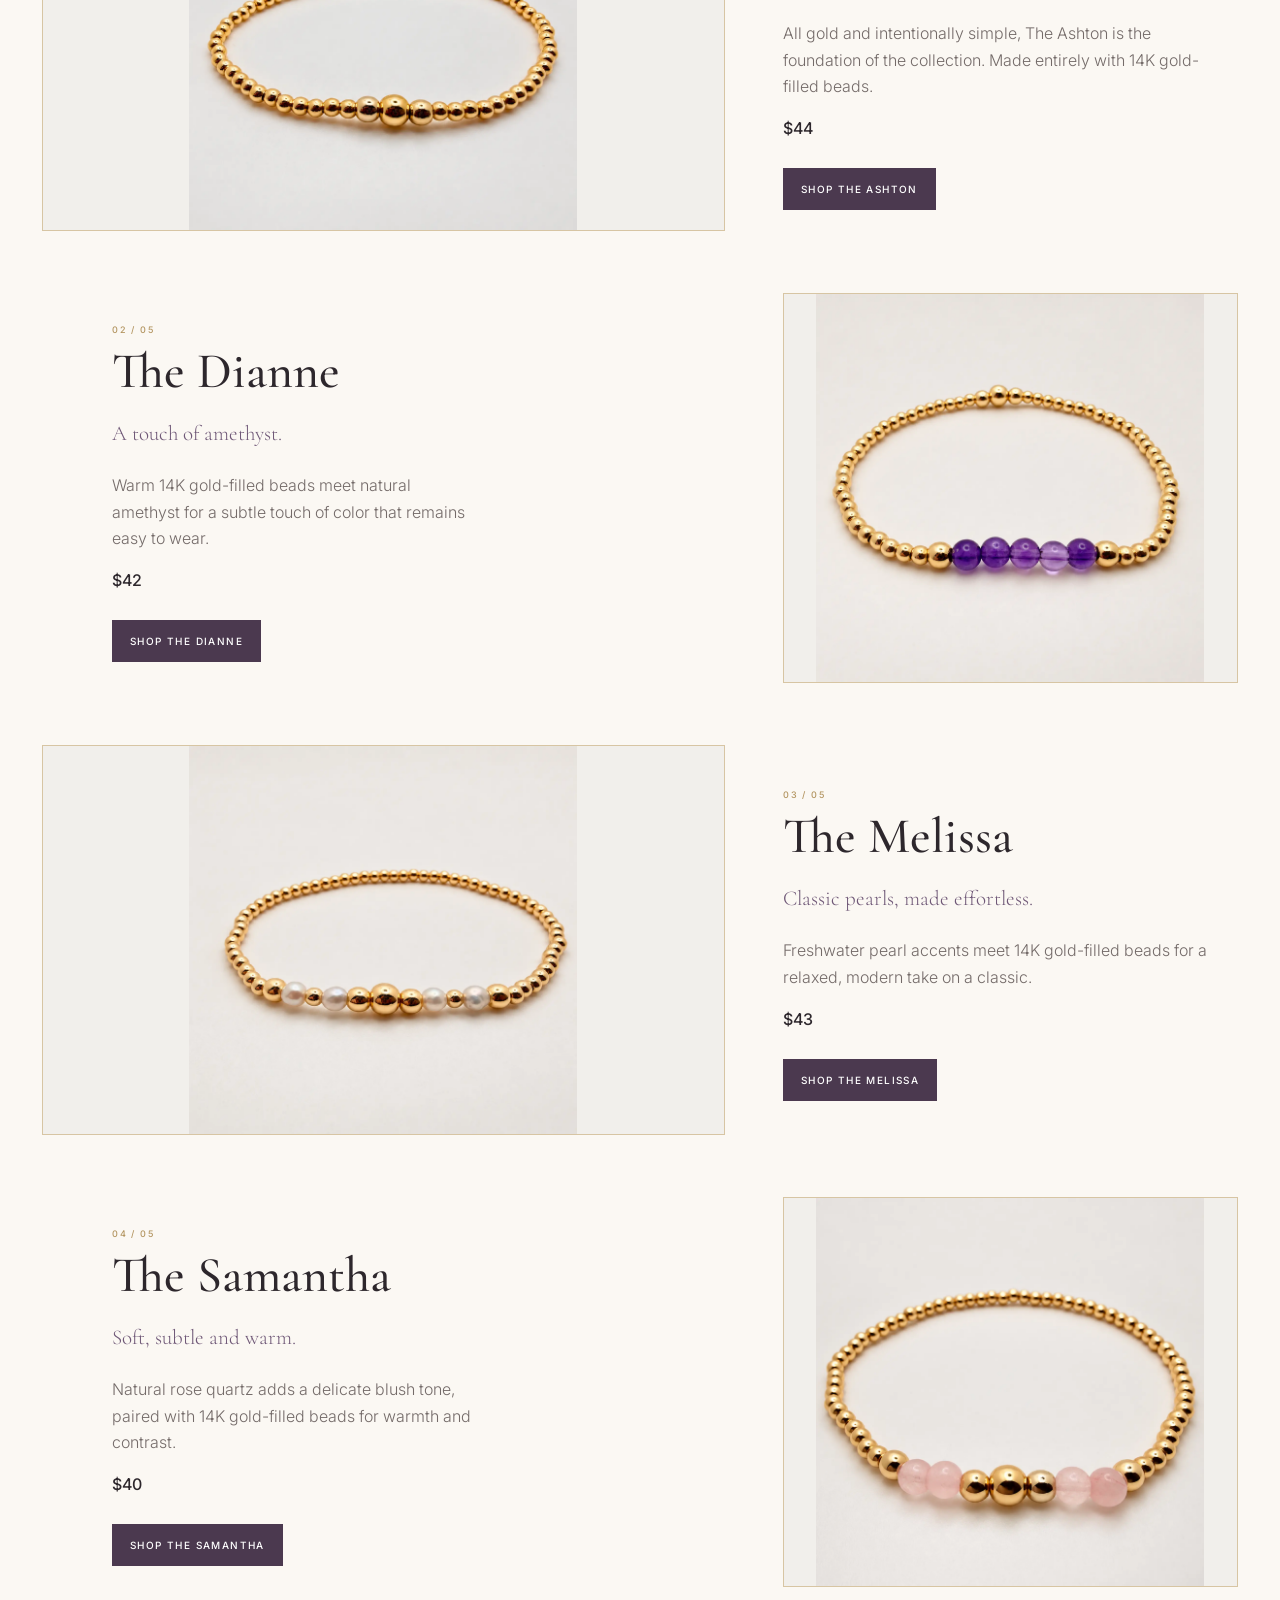
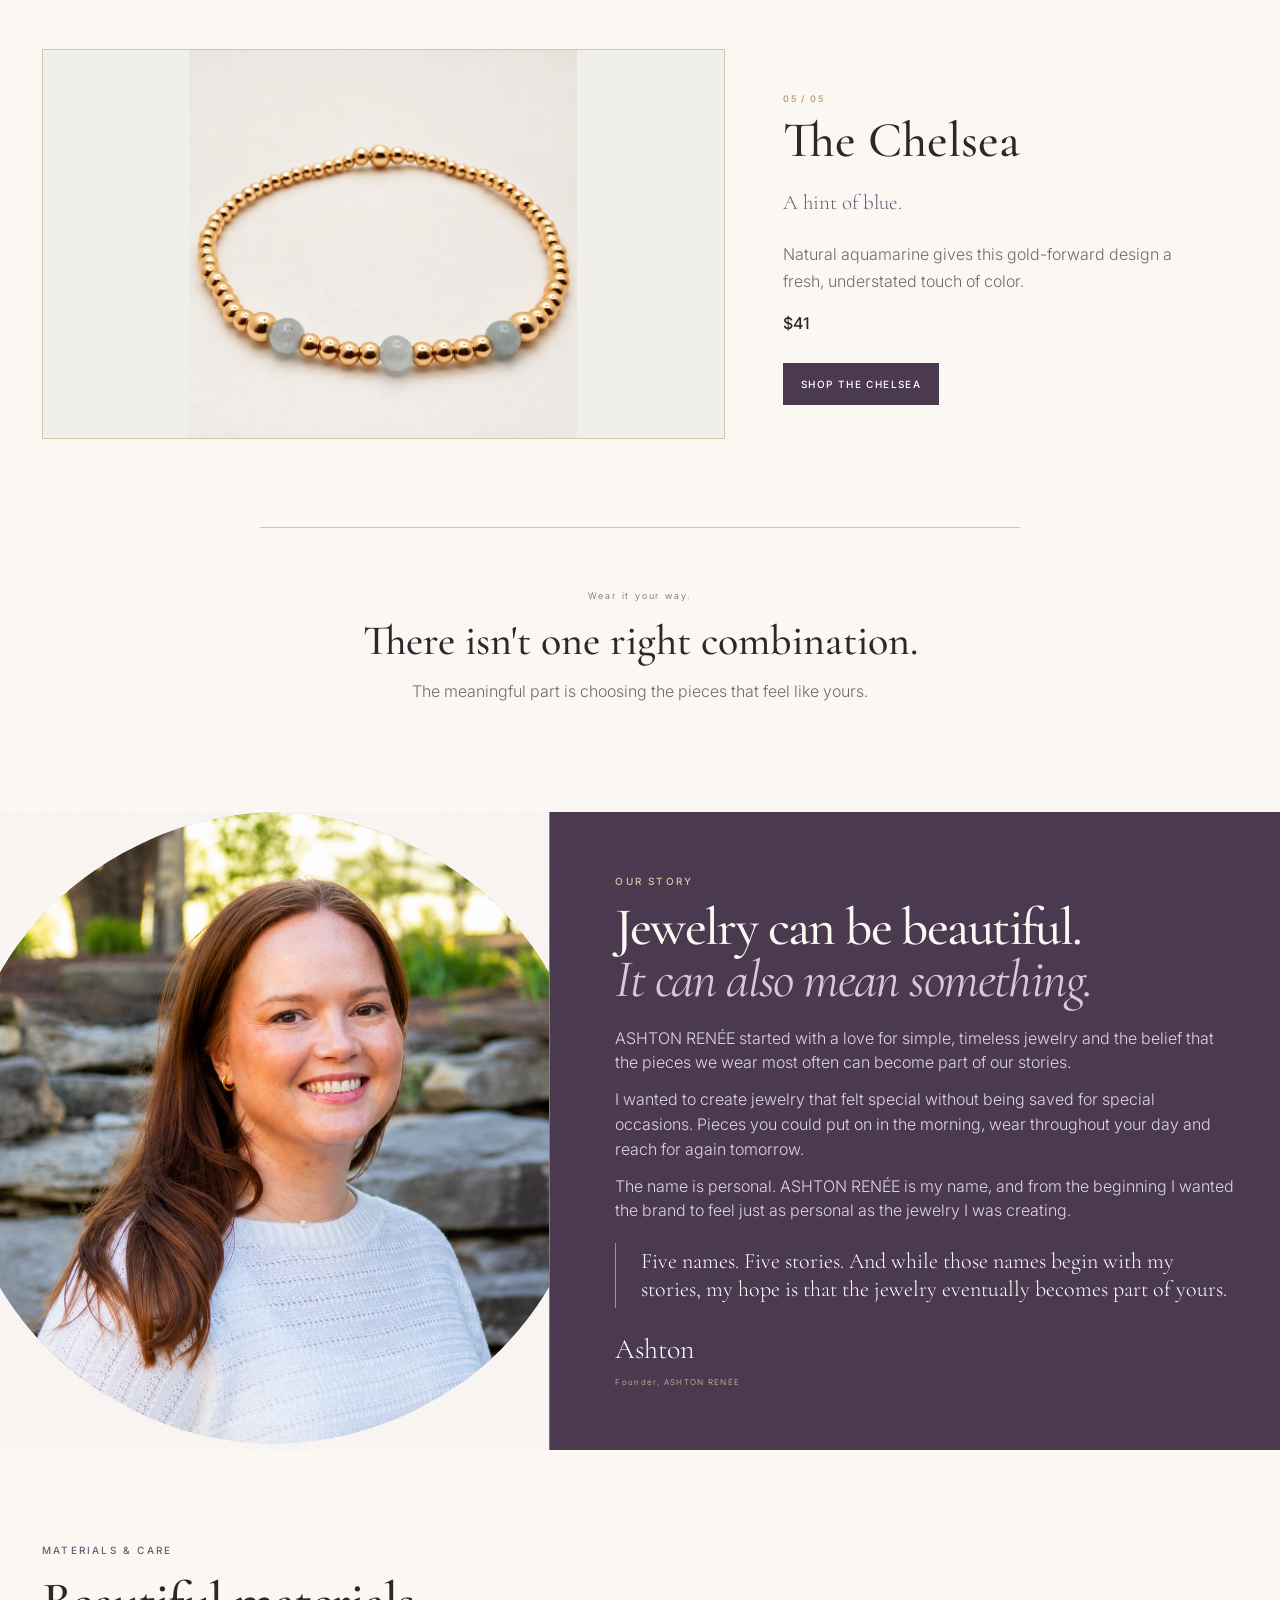
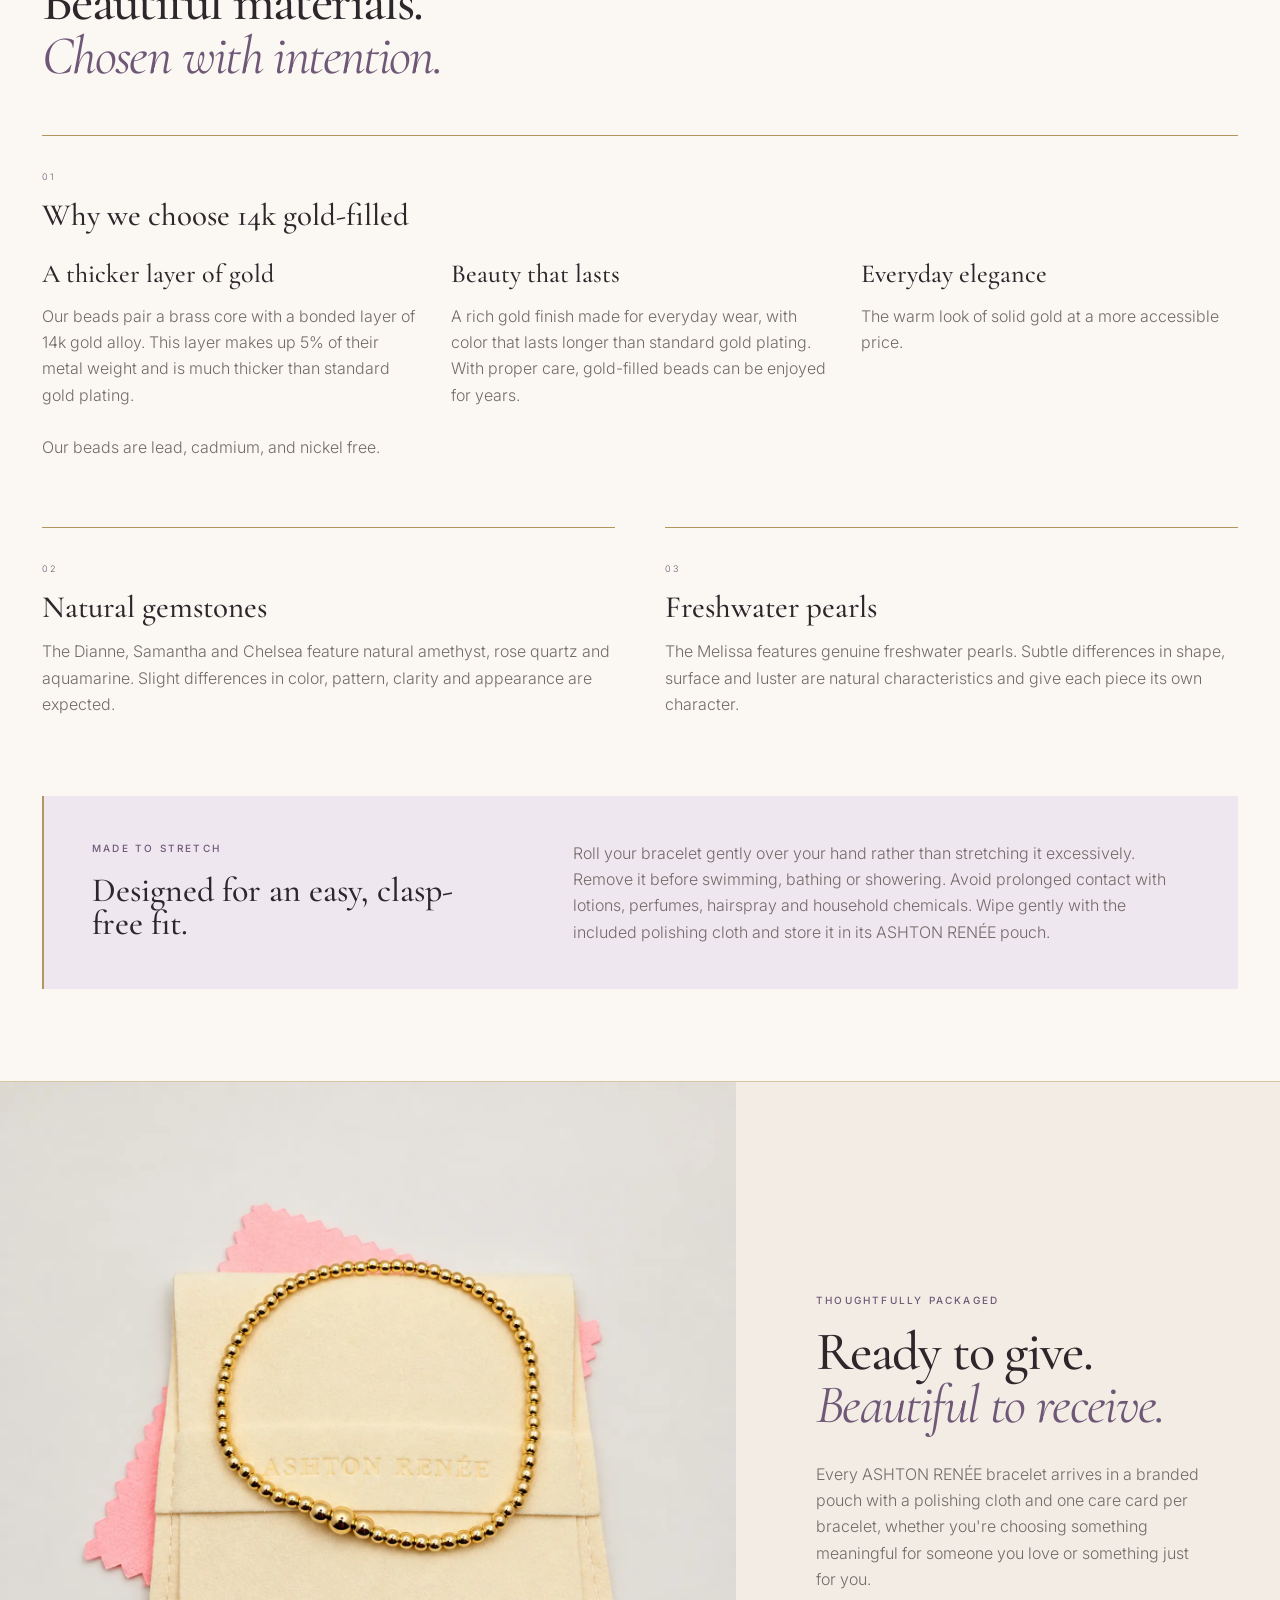
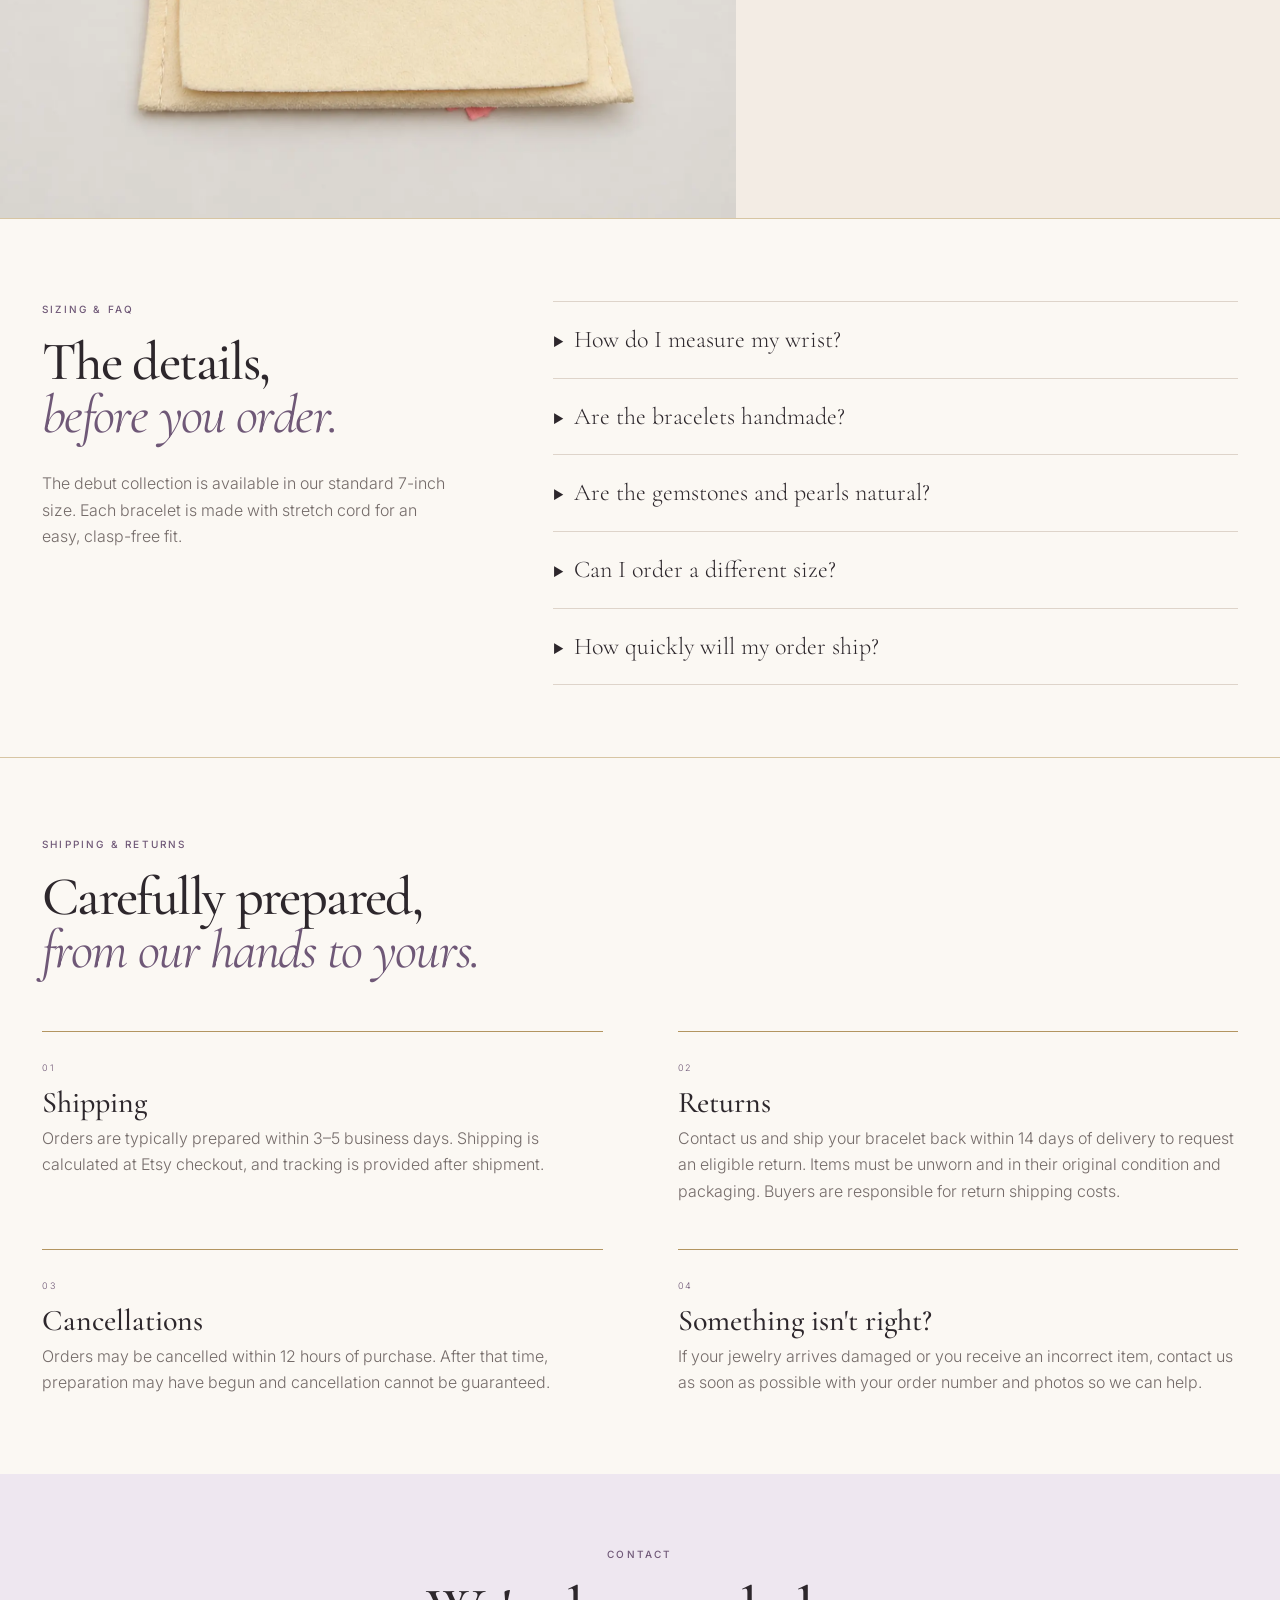
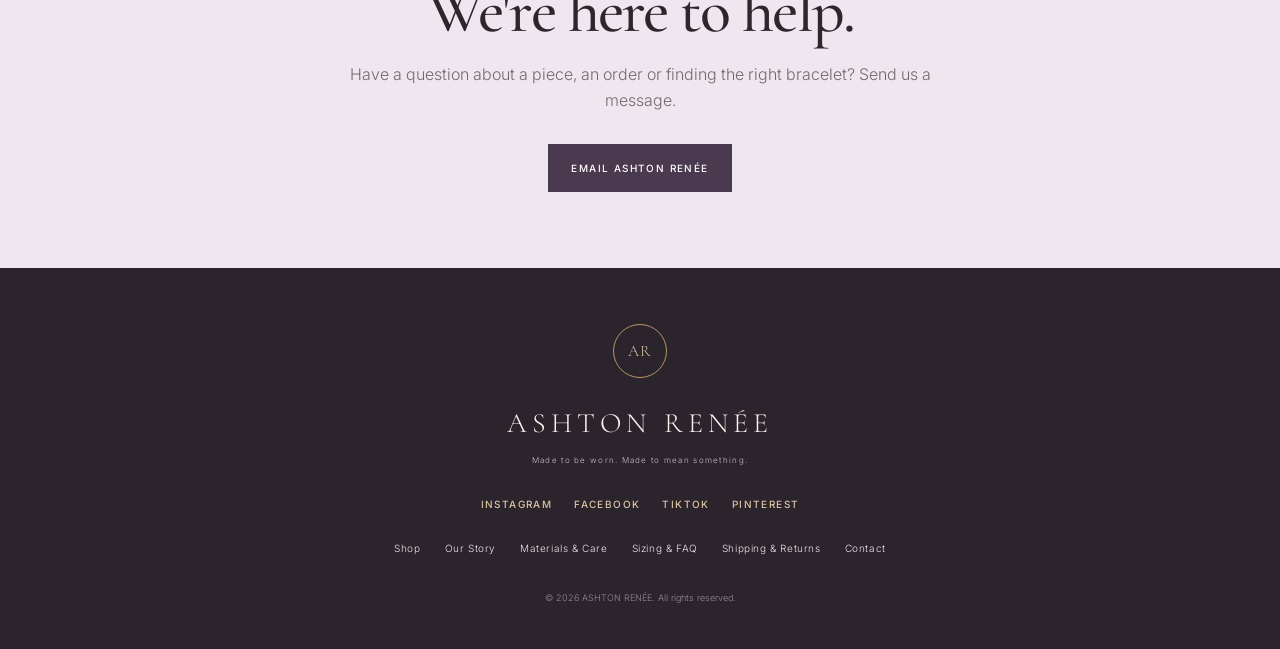
==== commit bed7d369: "Clarify each bracelet includes a care card for gifting" ====
--- a/launch/index.html
+++ b/launch/index.html
@@ -145,7 +145,7 @@
 
   <section class="packaging">
     <div class="package-photo"><img src="/preview/packaging-final.webp" width="1600" height="1600" loading="lazy" decoding="async" alt="The Ashton bracelet displayed on a cream ASHTON RENÉE jewelry pouch with a pink polishing cloth"></div>
-    <div class="package-copy"><p class="eyebrow">THOUGHTFULLY PACKAGED</p><h2>Ready to give.<br><em>Beautiful to receive.</em></h2><p>Every ASHTON RENÉE bracelet arrives in a branded pouch with a polishing cloth and care information, whether you're choosing something meaningful for someone you love or something just for you.</p></div>
+    <div class="package-copy"><p class="eyebrow">THOUGHTFULLY PACKAGED</p><h2>Ready to give.<br><em>Beautiful to receive.</em></h2><p>Every ASHTON RENÉE bracelet arrives in a branded pouch with a polishing cloth and one care card per bracelet, whether you're choosing something meaningful for someone you love or something just for you.</p></div>
   </section>
 
   <section id="faq" class="faq section-pad">
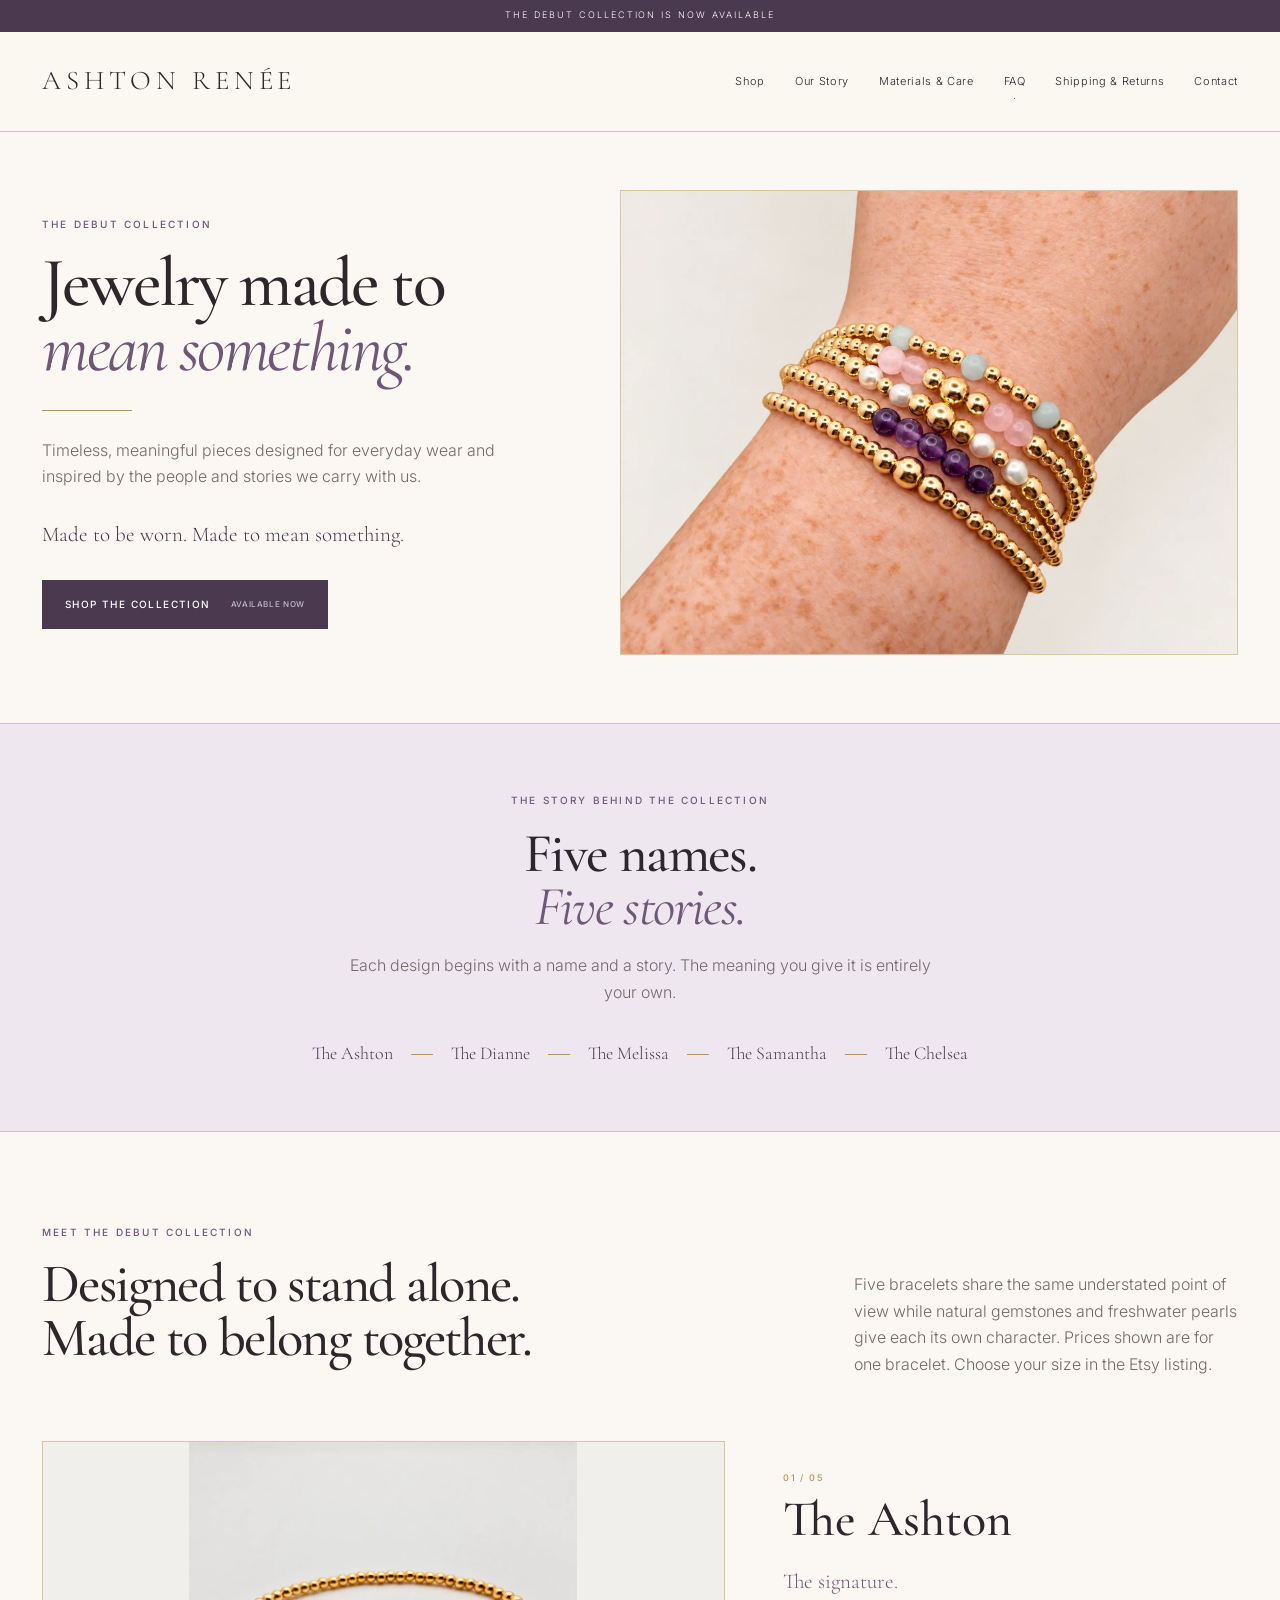
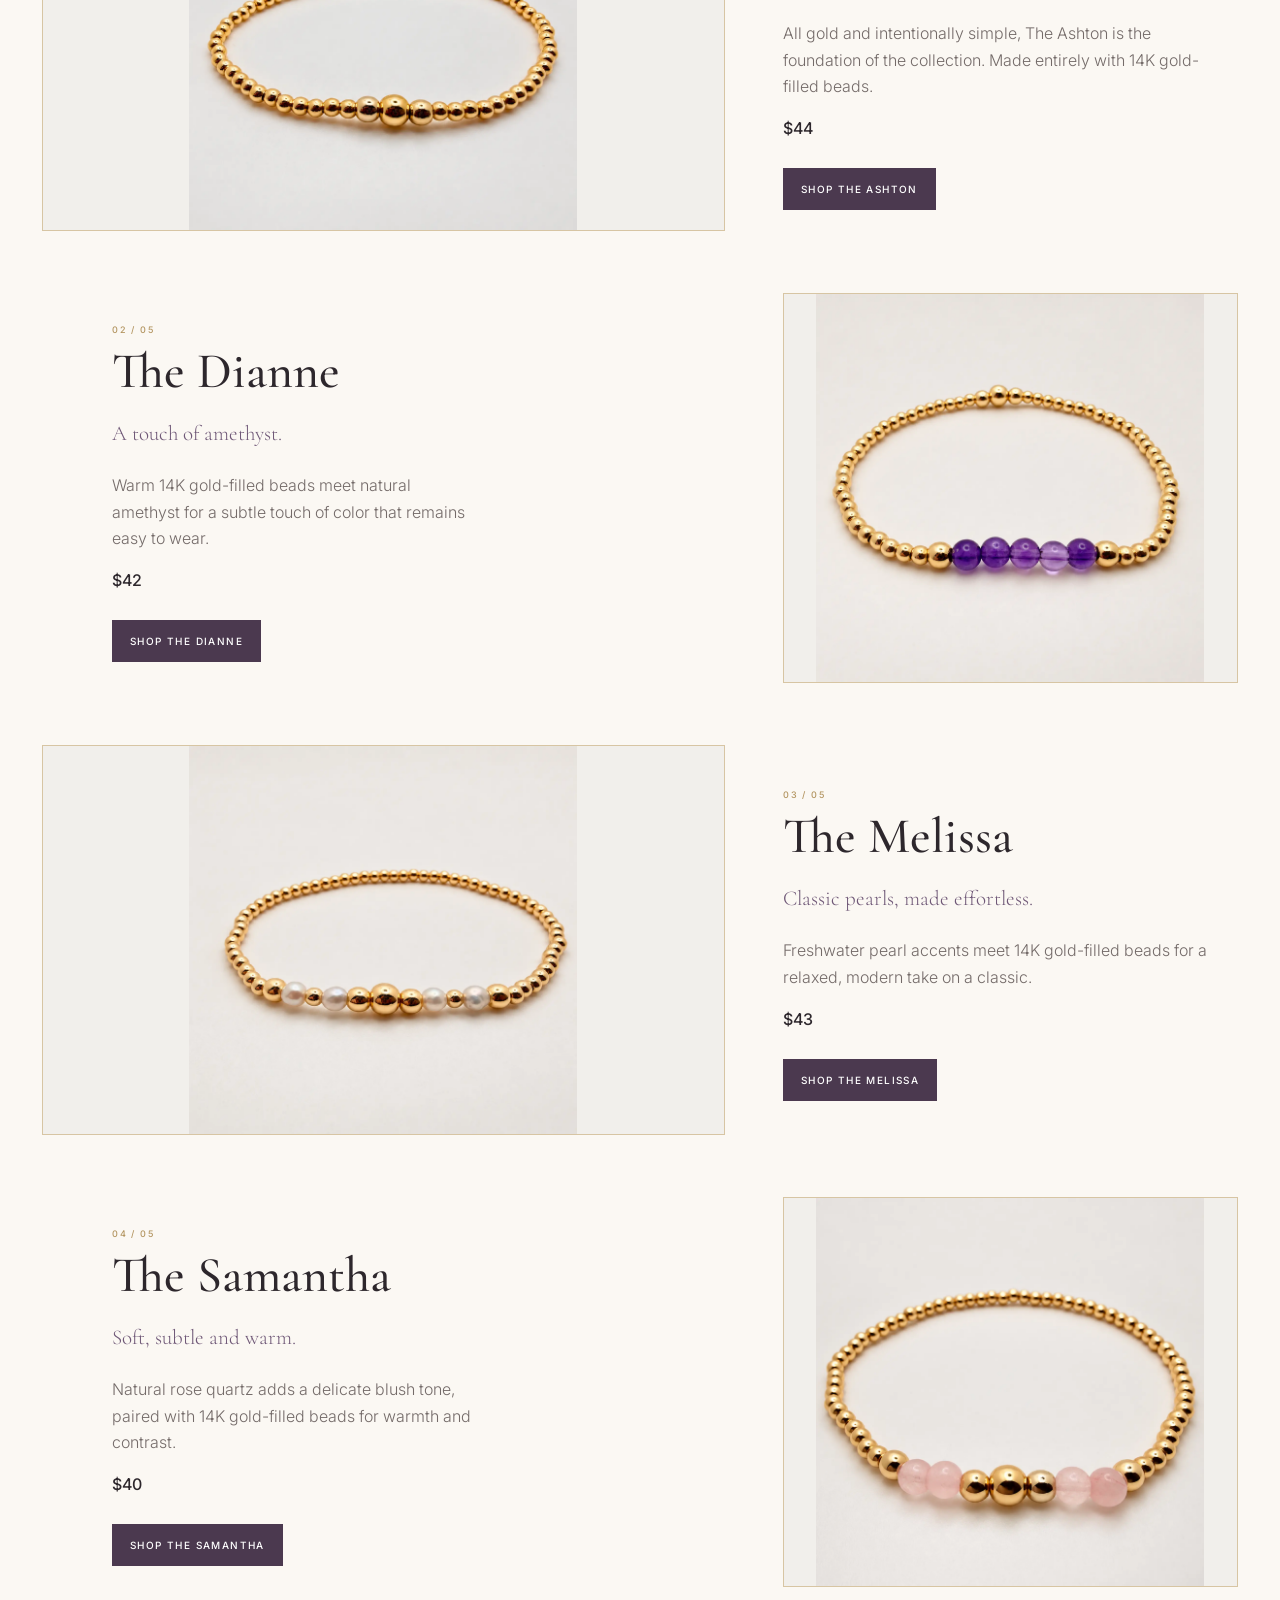
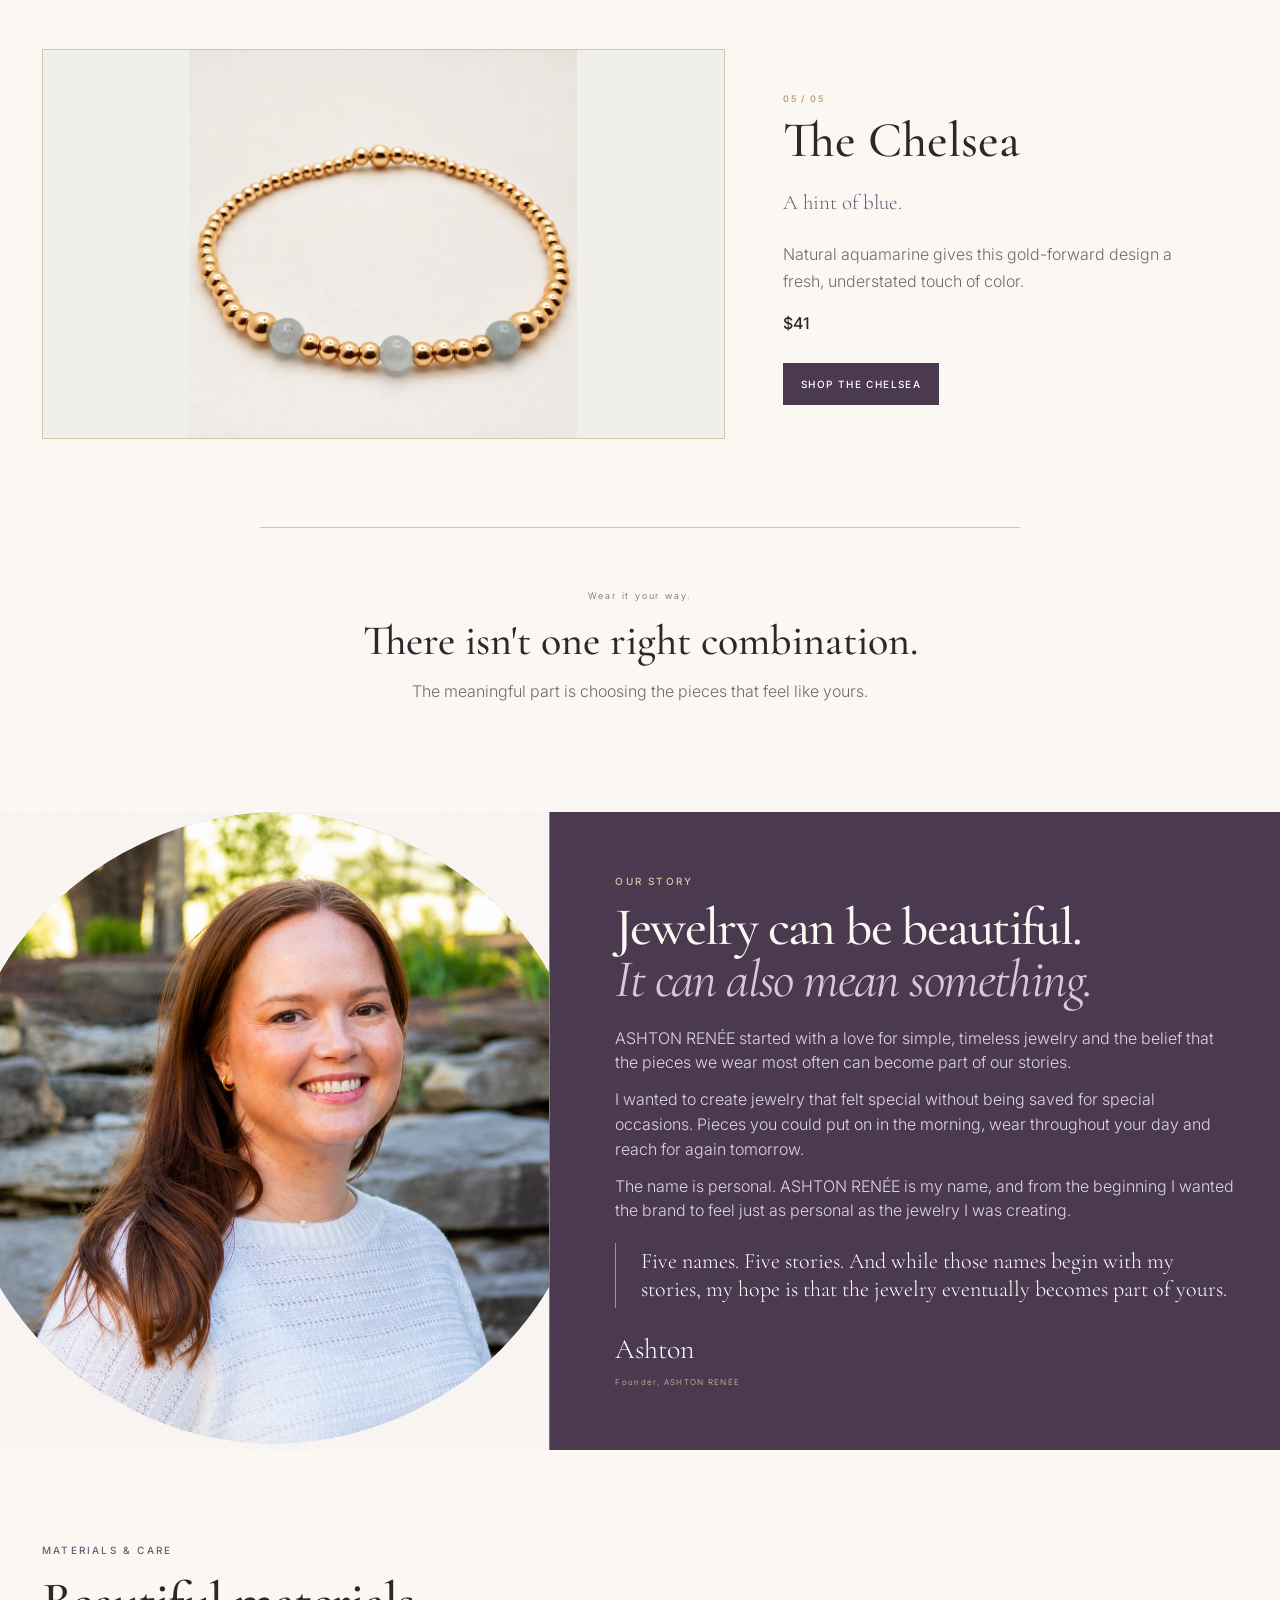
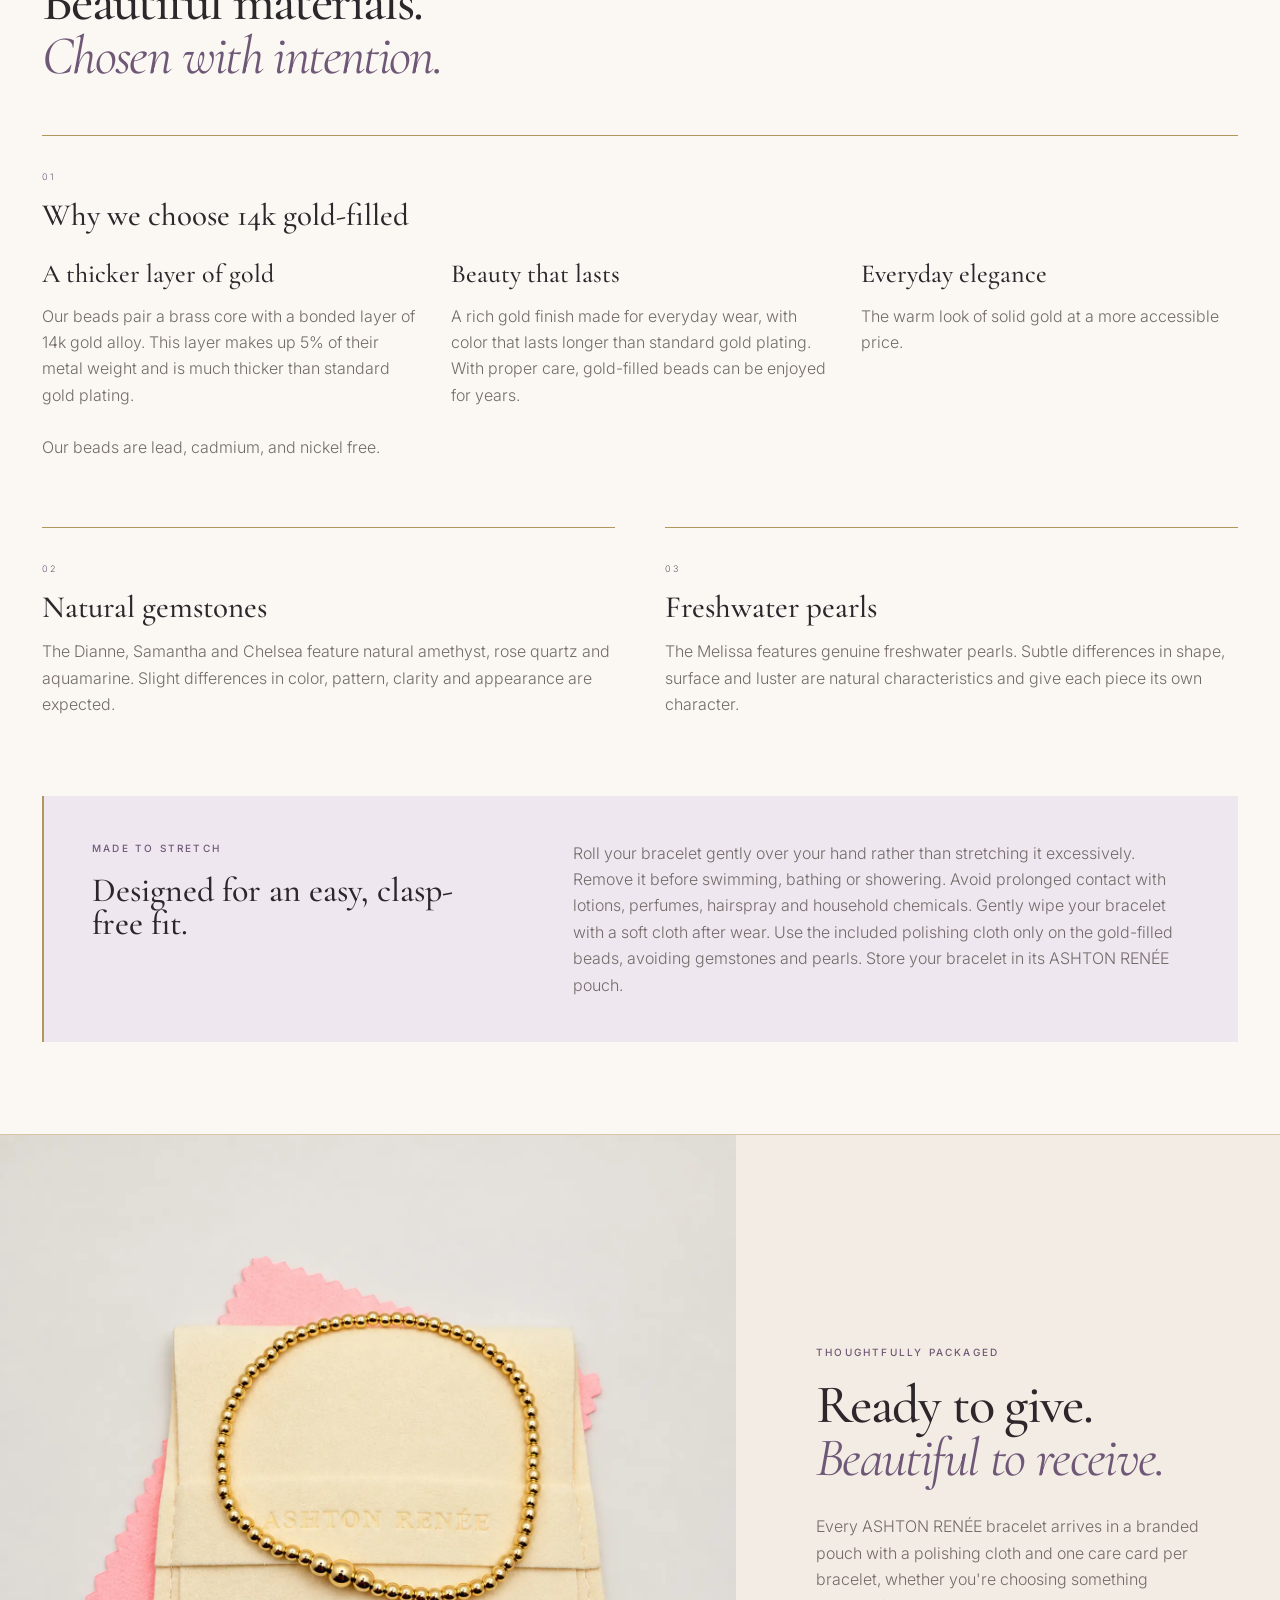
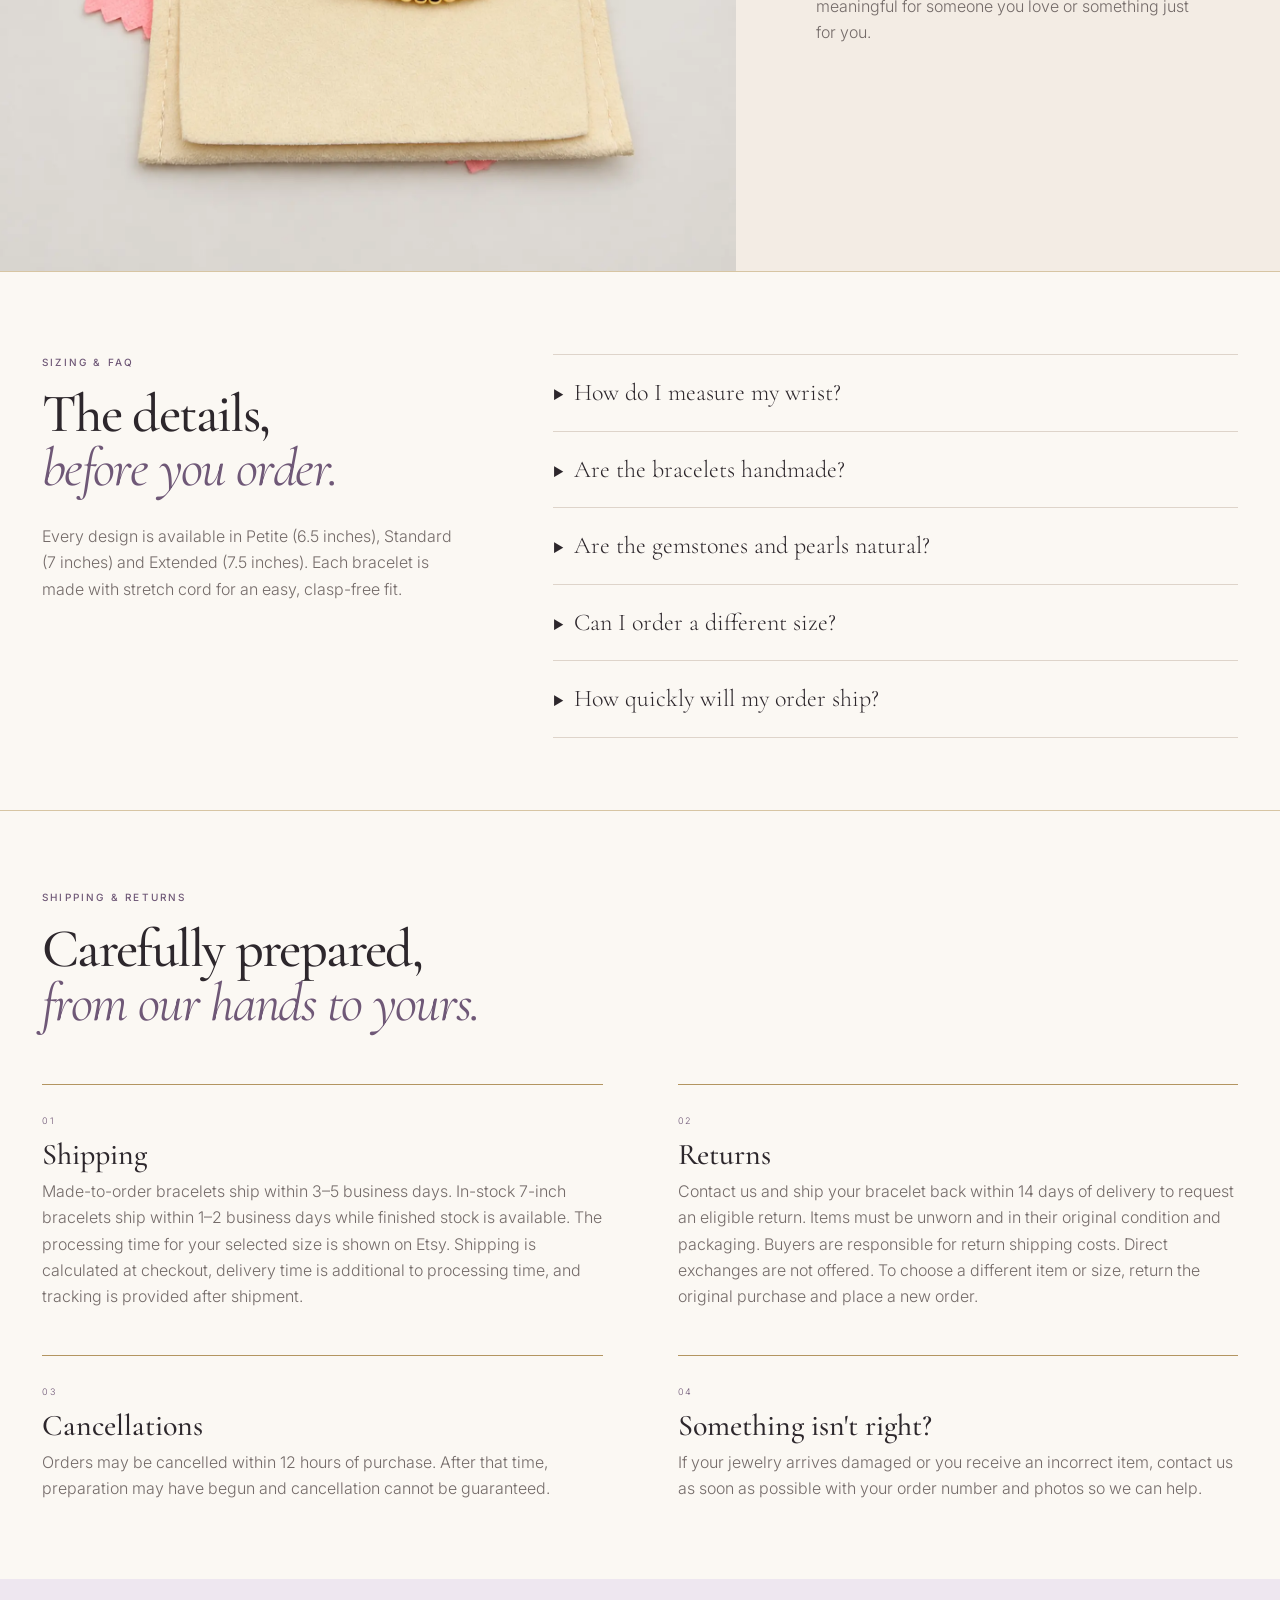
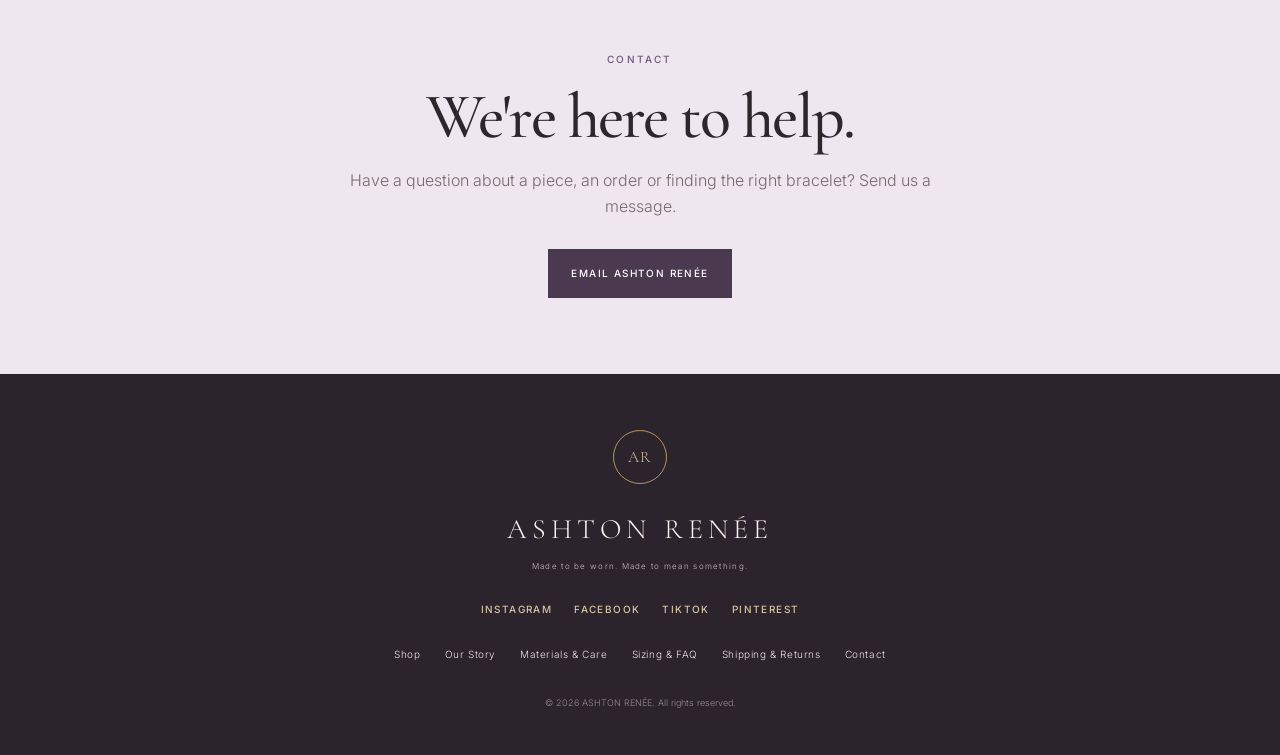
==== commit fd576a75: "Align launch page with current sizes and processing" ====
--- a/launch/index.html
+++ b/launch/index.html
@@ -79,7 +79,7 @@
   <section id="collection" class="collection section-pad">
     <div class="collection-heading">
       <div><p class="eyebrow">MEET THE DEBUT COLLECTION</p><h2>Designed to stand alone.<br>Made to belong together.</h2></div>
-      <p>Five bracelets share the same understated point of view while natural gemstones and freshwater pearls give each its own character.</p>
+      <p>Five bracelets share the same understated point of view while natural gemstones and freshwater pearls give each its own character. Prices shown are for one bracelet. Choose your size in the Etsy listing.</p>
     </div>
 
     <div class="collection-editorial">
@@ -140,7 +140,7 @@
       <article><span>02</span><h3>Natural gemstones</h3><p>The Dianne, Samantha and Chelsea feature natural amethyst, rose quartz and aquamarine. Slight differences in color, pattern, clarity and appearance are expected.</p></article>
       <article><span>03</span><h3>Freshwater pearls</h3><p>The Melissa features genuine freshwater pearls. Subtle differences in shape, surface and luster are natural characteristics and give each piece its own character.</p></article>
     </div>
-    <div class="care-band"><div><p class="eyebrow">MADE TO STRETCH</p><h3>Designed for an easy, clasp-free fit.</h3></div><p>Roll your bracelet gently over your hand rather than stretching it excessively. Remove it before swimming, bathing or showering. Avoid prolonged contact with lotions, perfumes, hairspray and household chemicals. Wipe gently with the included polishing cloth and store it in its ASHTON RENÉE pouch.</p></div>
+    <div class="care-band"><div><p class="eyebrow">MADE TO STRETCH</p><h3>Designed for an easy, clasp-free fit.</h3></div><p>Roll your bracelet gently over your hand rather than stretching it excessively. Remove it before swimming, bathing or showering. Avoid prolonged contact with lotions, perfumes, hairspray and household chemicals. Gently wipe your bracelet with a soft cloth after wear. Use the included polishing cloth only on the gold-filled beads, avoiding gemstones and pearls. Store your bracelet in its ASHTON RENÉE pouch.</p></div>
   </section>
 
   <section class="packaging">
@@ -149,21 +149,21 @@
   </section>
 
   <section id="faq" class="faq section-pad">
-    <div class="faq-head"><p class="eyebrow">SIZING & FAQ</p><h2>The details,<br><em>before you order.</em></h2><p>The debut collection is available in our standard 7-inch size. Each bracelet is made with stretch cord for an easy, clasp-free fit.</p></div>
+    <div class="faq-head"><p class="eyebrow">SIZING & FAQ</p><h2>The details,<br><em>before you order.</em></h2><p>Every design is available in Petite (6.5 inches), Standard (7 inches) and Extended (7.5 inches). Each bracelet is made with stretch cord for an easy, clasp-free fit.</p></div>
     <div class="accordion">
-      <details><summary>How do I measure my wrist?</summary><p>Wrap a flexible measuring tape snugly around your wrist where you normally wear a bracelet. If you don't have one, use string, mark where the ends meet and measure it against a ruler.</p></details>
+      <details><summary>How do I measure my wrist?</summary><p>Wrap a flexible measuring tape snugly around your wrist where you normally wear a bracelet. If you don't have one, use string, mark where the ends meet and measure it against a ruler. Allow extra room for your preferred fit. Listed sizes are bracelet measurements, not wrist measurements.</p></details>
       <details><summary>Are the bracelets handmade?</summary><p>Yes. Each bracelet is assembled by hand in small quantities and individually inspected before packaging.</p></details>
       <details><summary>Are the gemstones and pearls natural?</summary><p>The Dianne, Samantha and Chelsea use natural gemstones, and The Melissa uses genuine freshwater pearls. Natural variation is expected.</p></details>
-      <details><summary>Can I order a different size?</summary><p>Our bracelets come in a 7-inch size. Custom sizing isn't currently offered.</p></details>
-      <details><summary>How quickly will my order ship?</summary><p>Orders are prepared for shipment within 3–5 business days. Shipping is calculated at Etsy checkout.</p></details>
+      <details><summary>Can I order a different size?</summary><p>Choose Petite (6.5 inches), Standard (7 inches) or Extended (7.5 inches) in the Etsy listing before checkout. All three sizes are the same price for each design. Sizes outside these options and personalized designs are not currently offered. Stretch cord makes the bracelet easy to put on, but does not make its size adjustable.</p></details>
+      <details><summary>How quickly will my order ship?</summary><p>Made-to-order bracelets ship within 3–5 business days. In-stock 7-inch bracelets ship within 1–2 business days while finished stock is available. Check the processing time and estimated delivery date for your selected size on Etsy before checkout. Shipping is calculated at checkout, and delivery time is additional to processing time.</p></details>
     </div>
   </section>
 
   <section id="shipping" class="policies section-pad">
     <div class="policy-title"><p class="eyebrow">SHIPPING & RETURNS</p><h2>Carefully prepared,<br><em>from our hands to yours.</em></h2></div>
     <div class="policy-grid">
-      <article><span>01</span><h3>Shipping</h3><p>Orders are typically prepared within 3–5 business days. Shipping is calculated at Etsy checkout, and tracking is provided after shipment.</p></article>
-      <article><span>02</span><h3>Returns</h3><p>Contact us and ship your bracelet back within 14 days of delivery to request an eligible return. Items must be unworn and in their original condition and packaging. Buyers are responsible for return shipping costs.</p></article>
+      <article><span>01</span><h3>Shipping</h3><p>Made-to-order bracelets ship within 3–5 business days. In-stock 7-inch bracelets ship within 1–2 business days while finished stock is available. The processing time for your selected size is shown on Etsy. Shipping is calculated at checkout, delivery time is additional to processing time, and tracking is provided after shipment.</p></article>
+      <article><span>02</span><h3>Returns</h3><p>Contact us and ship your bracelet back within 14 days of delivery to request an eligible return. Items must be unworn and in their original condition and packaging. Buyers are responsible for return shipping costs. Direct exchanges are not offered. To choose a different item or size, return the original purchase and place a new order.</p></article>
       <article><span>03</span><h3>Cancellations</h3><p>Orders may be cancelled within 12 hours of purchase. After that time, preparation may have begun and cancellation cannot be guaranteed.</p></article>
       <article><span>04</span><h3>Something isn't right?</h3><p>If your jewelry arrives damaged or you receive an incorrect item, contact us as soon as possible with your order number and photos so we can help.</p></article>
     </div>
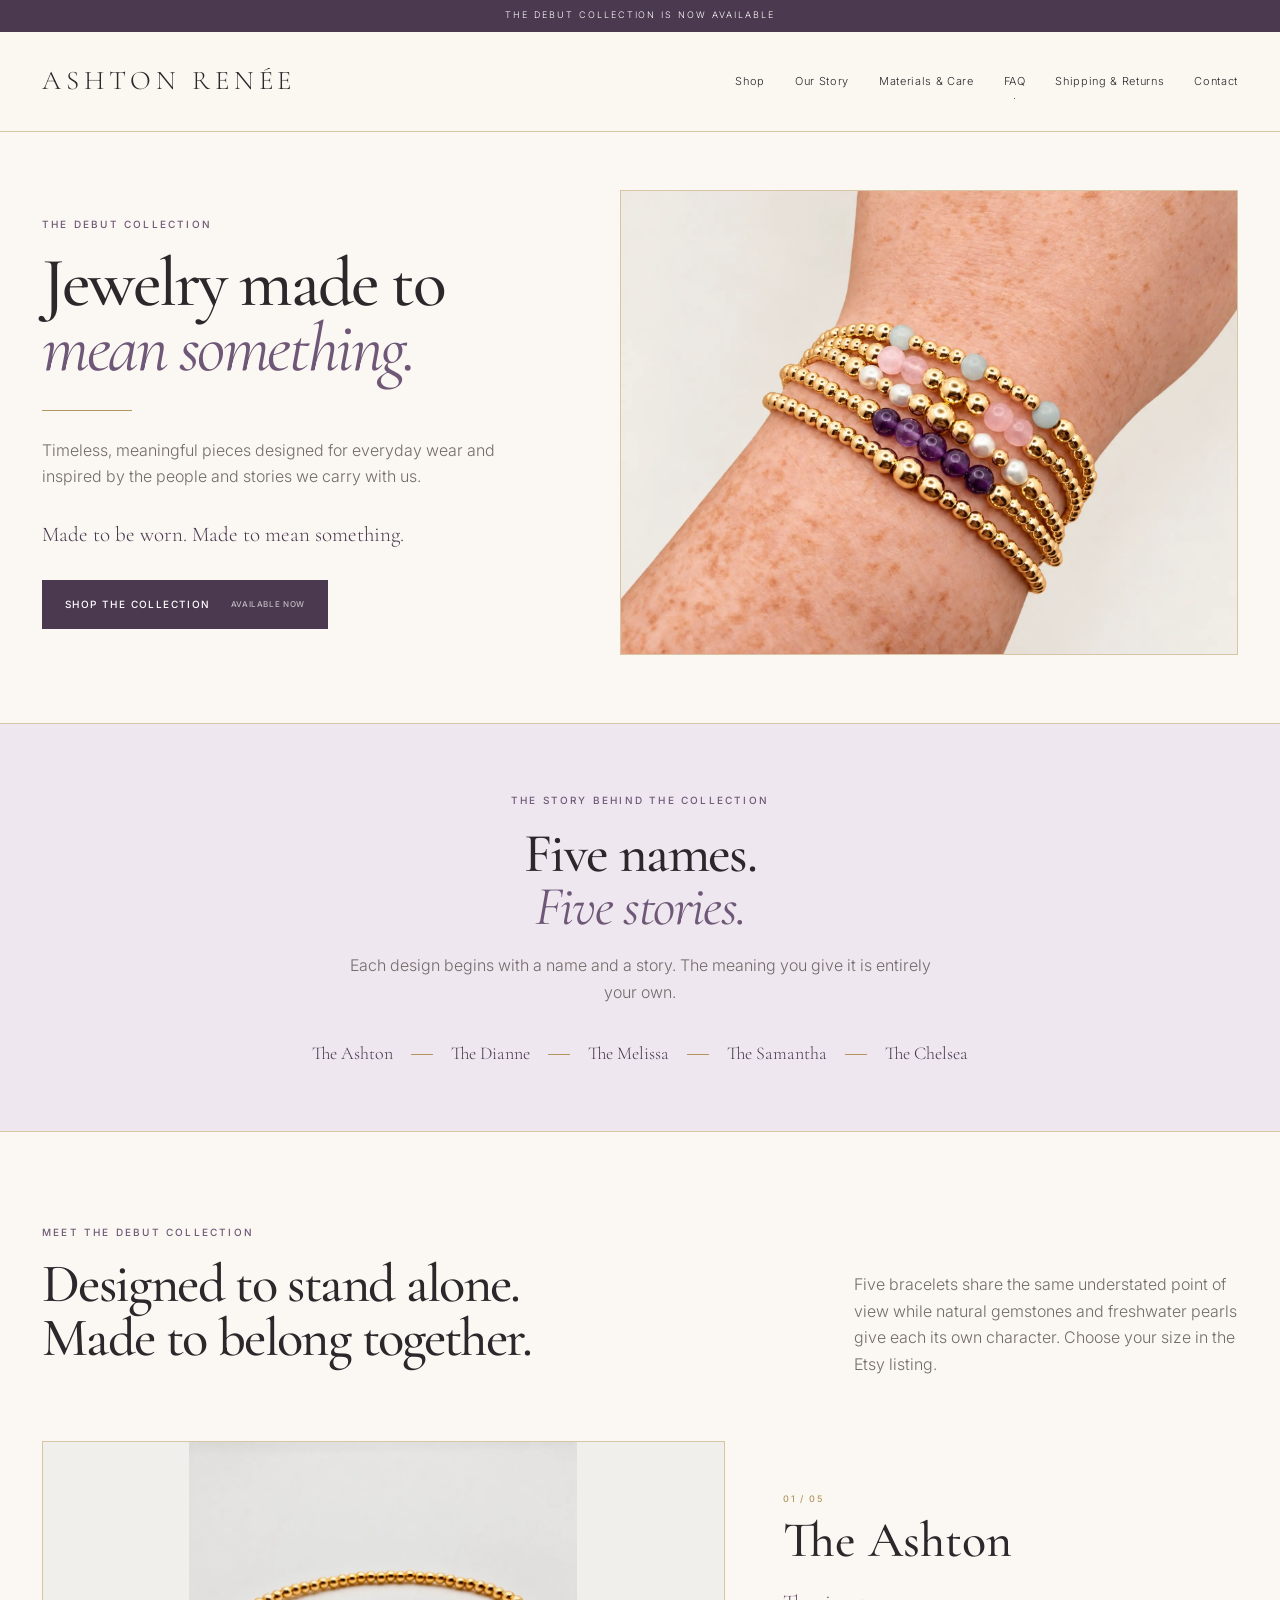
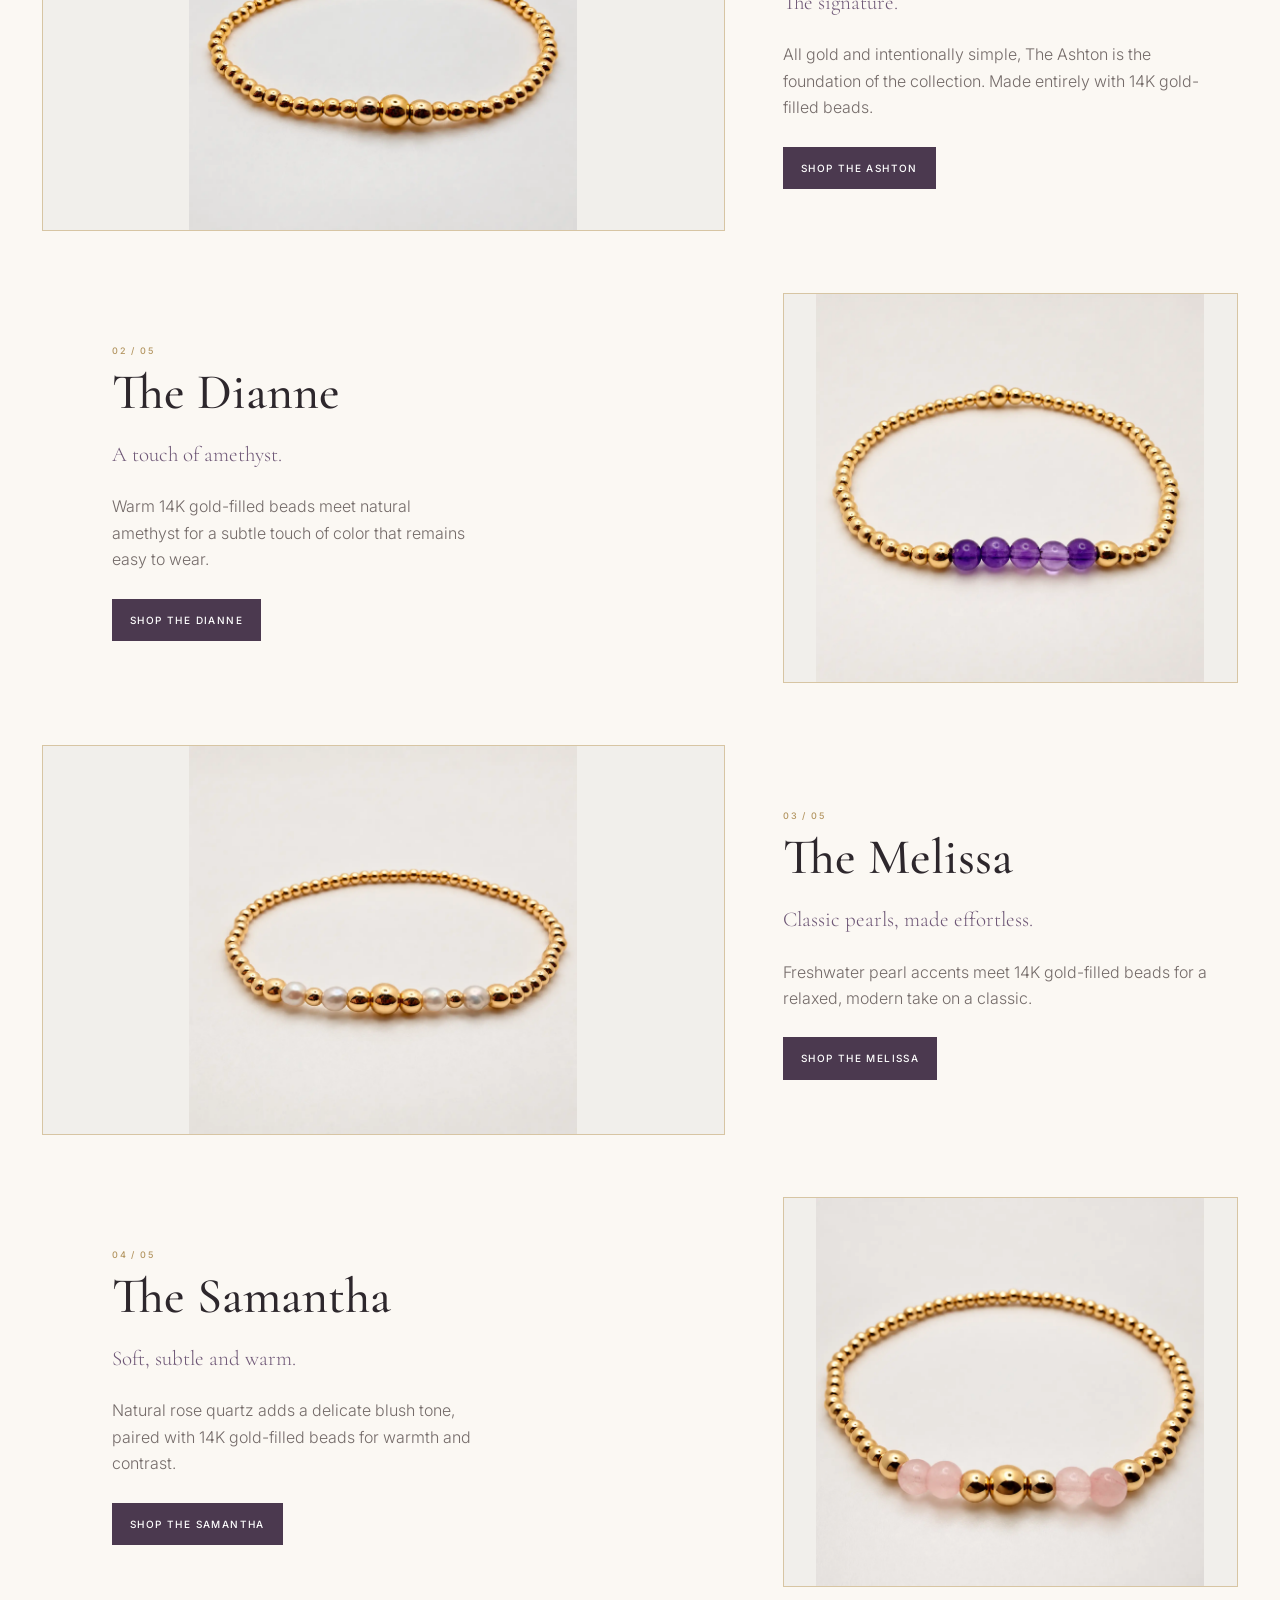
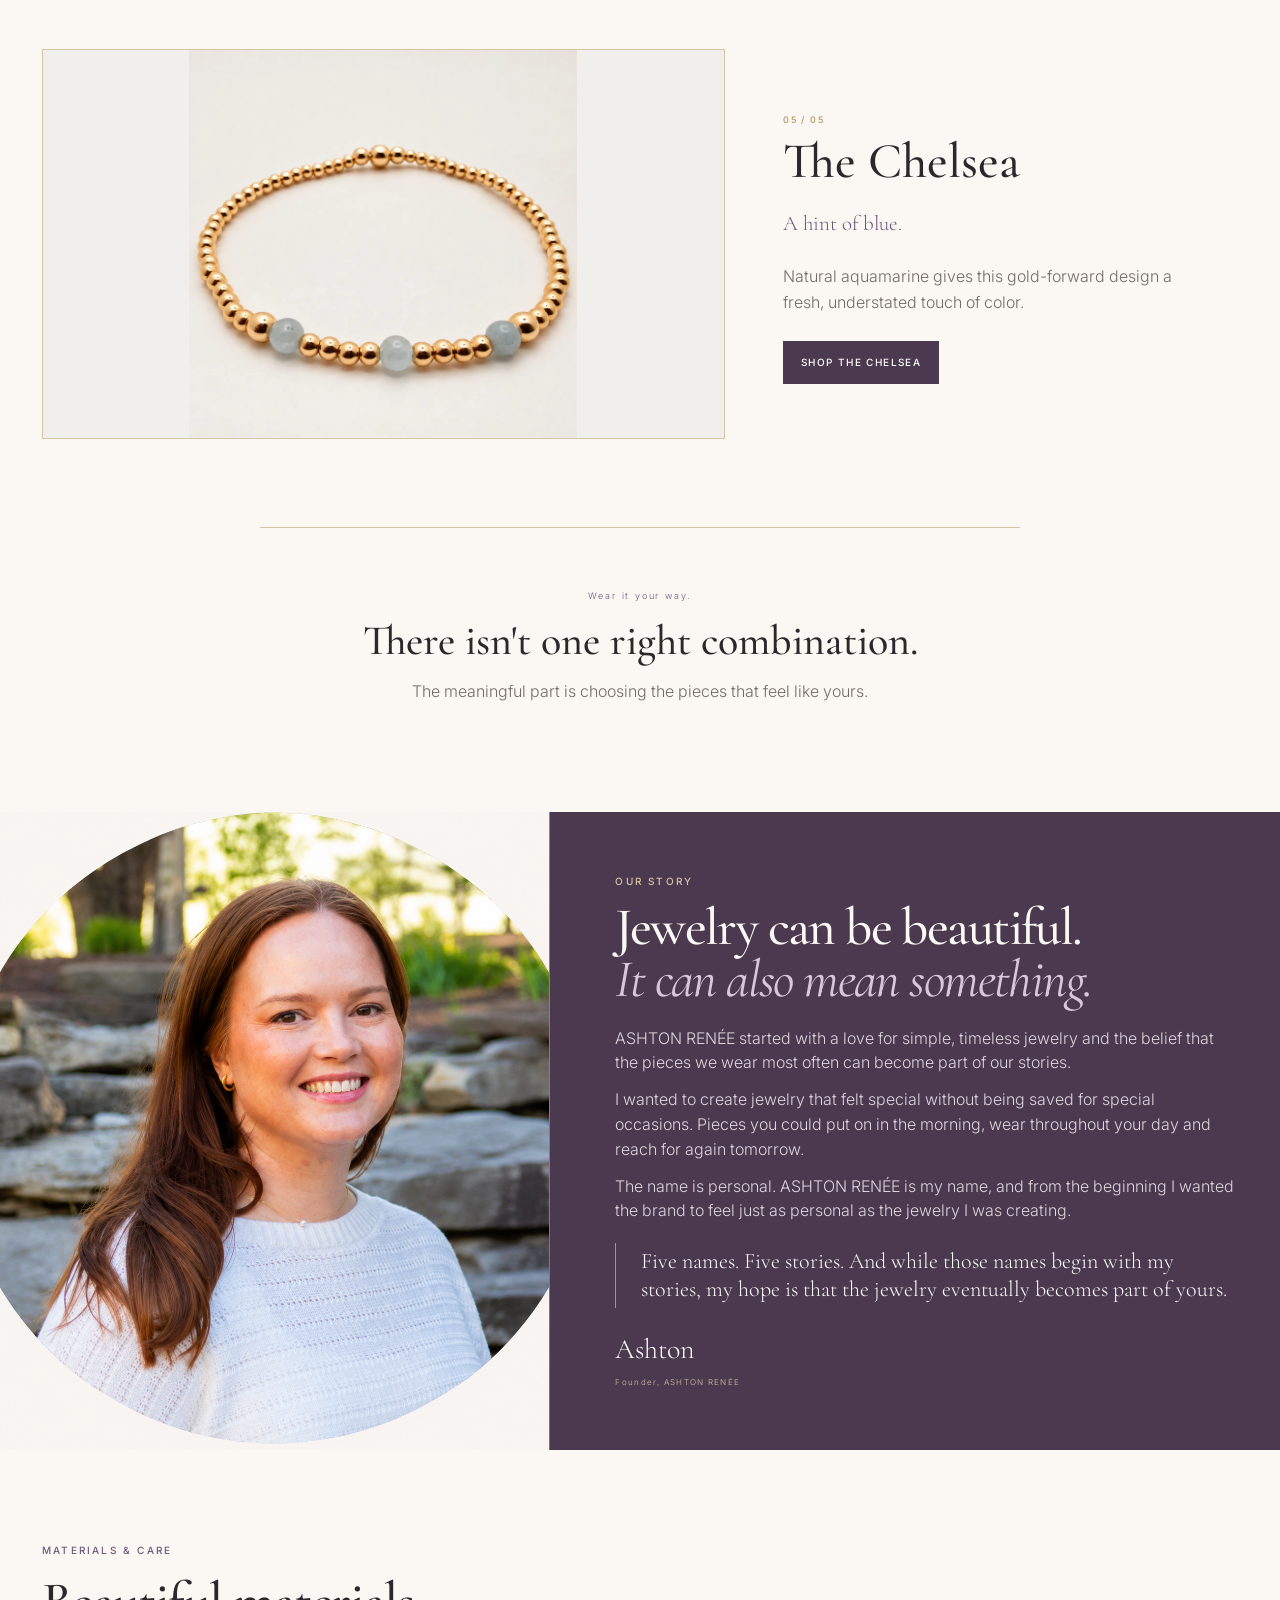
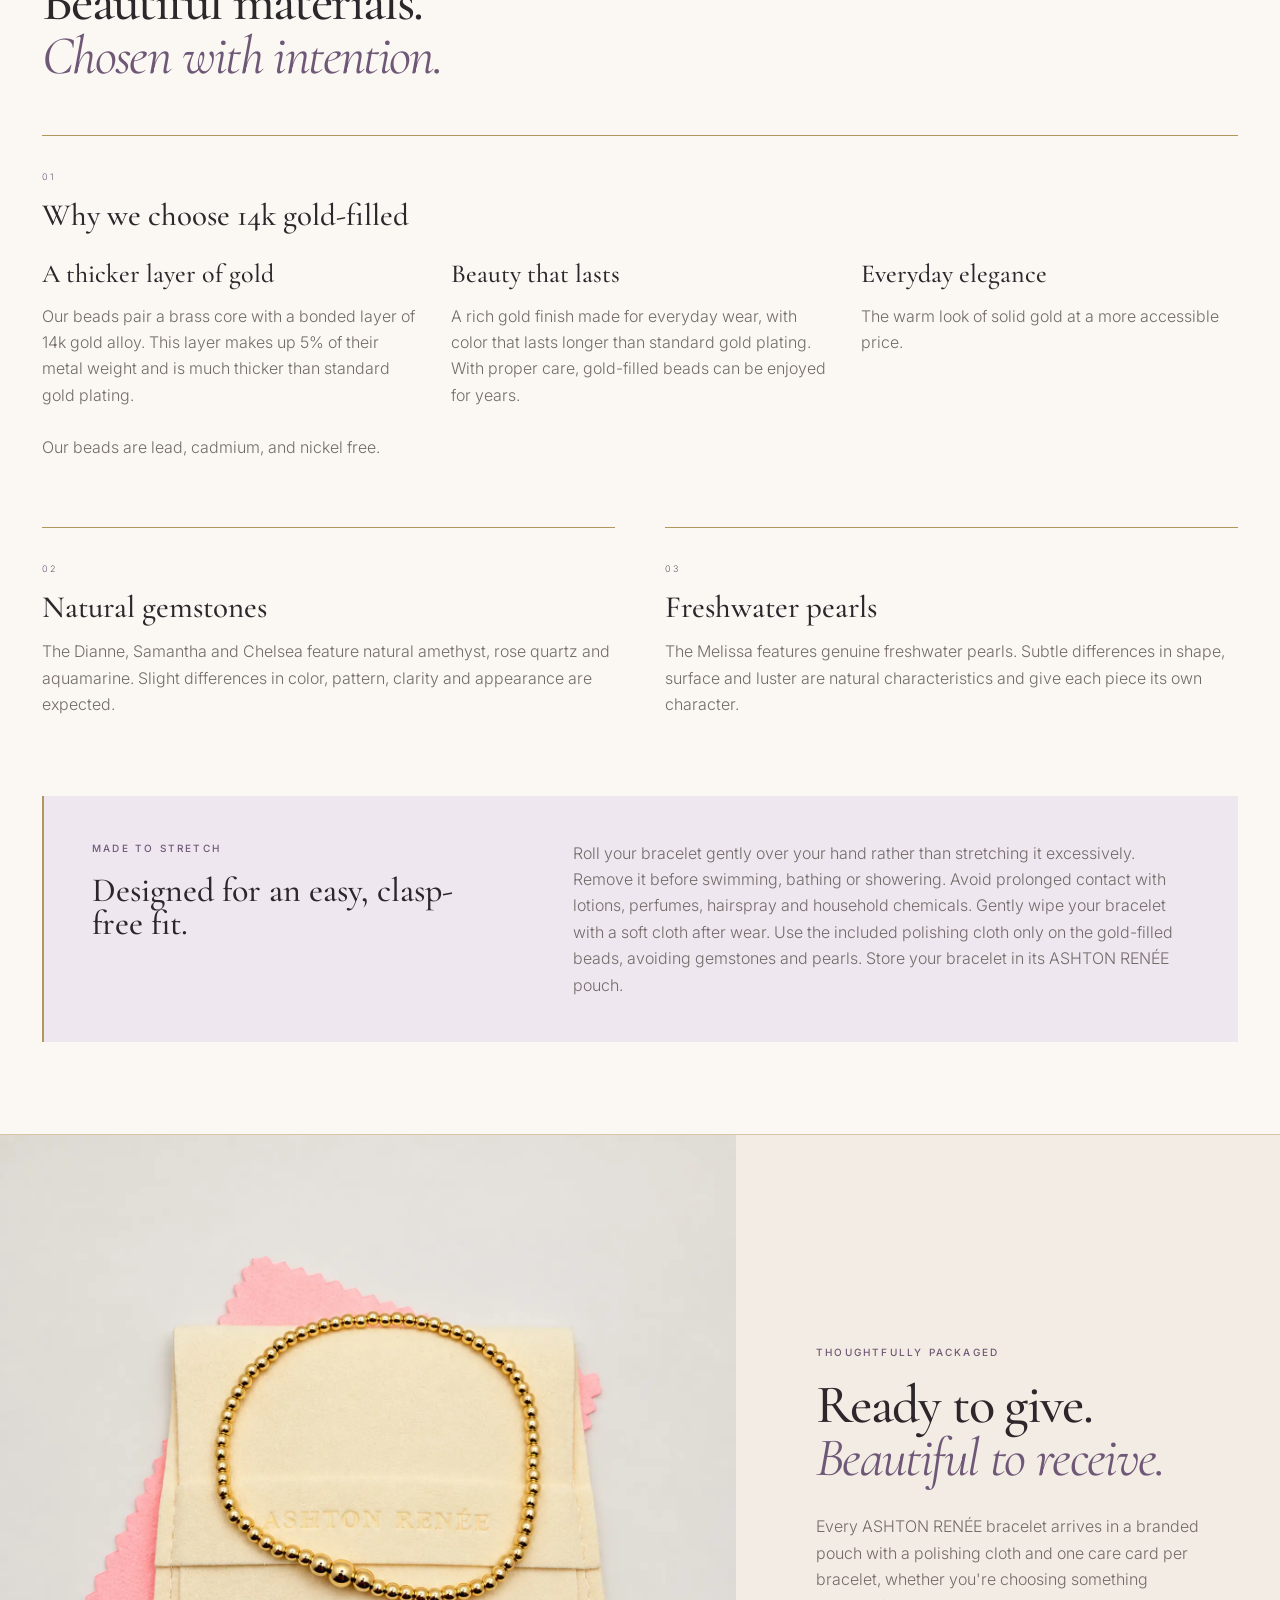
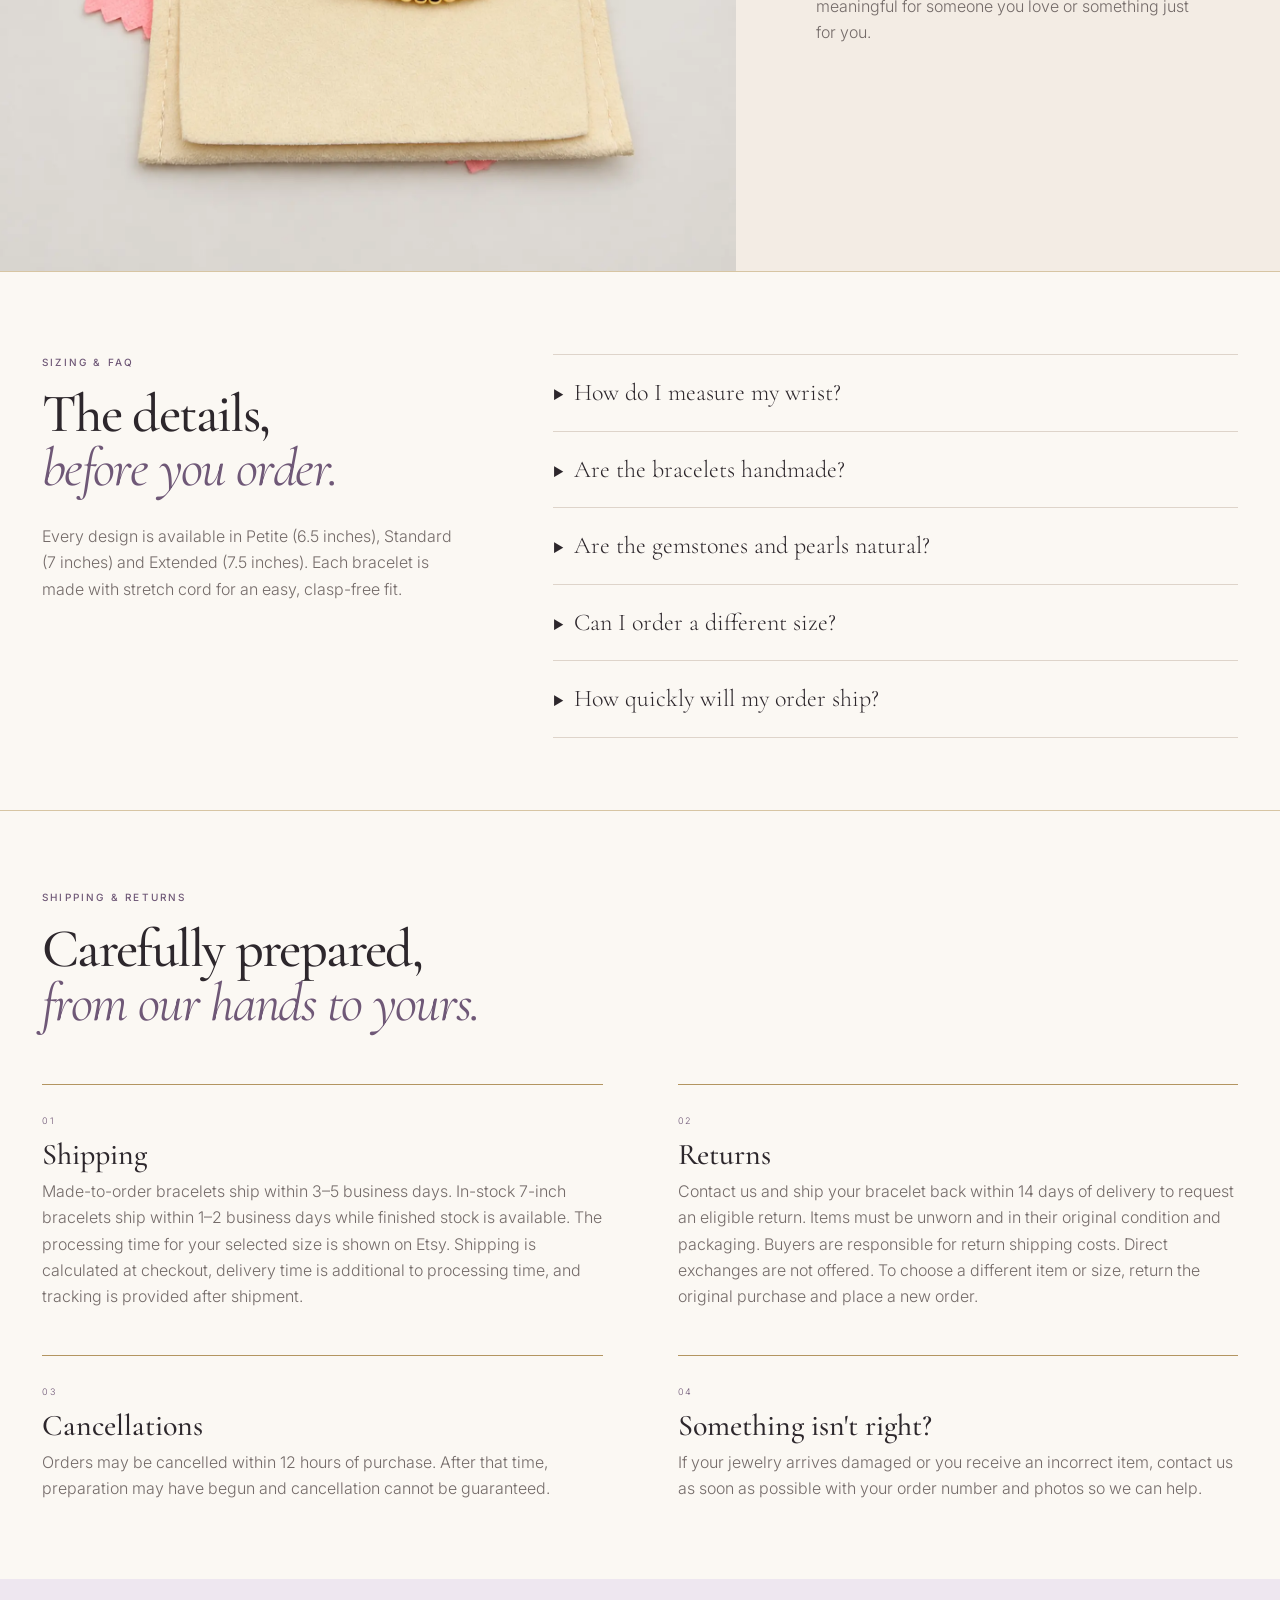
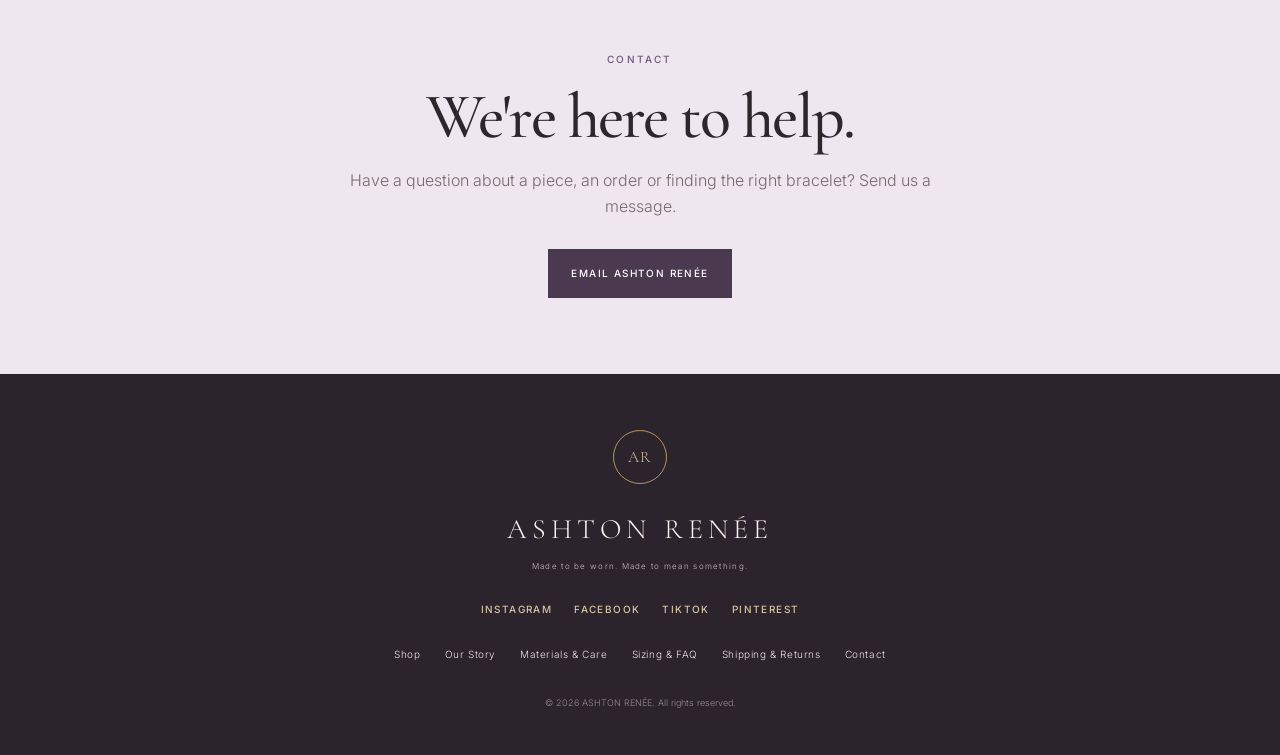
==== commit c9e434fa: "Remove bracelet prices from launch page" ====
--- a/launch/index.html
+++ b/launch/index.html
@@ -79,33 +79,33 @@
   <section id="collection" class="collection section-pad">
     <div class="collection-heading">
       <div><p class="eyebrow">MEET THE DEBUT COLLECTION</p><h2>Designed to stand alone.<br>Made to belong together.</h2></div>
-      <p>Five bracelets share the same understated point of view while natural gemstones and freshwater pearls give each its own character. Prices shown are for one bracelet. Choose your size in the Etsy listing.</p>
+      <p>Five bracelets share the same understated point of view while natural gemstones and freshwater pearls give each its own character. Choose your size in the Etsy listing.</p>
     </div>
 
     <div class="collection-editorial">
       <article class="piece piece-wide">
         <div class="photo-stage"><img class="product-photo" src="/preview/the-ashton-final.webp" width="1600" height="1600" loading="lazy" decoding="async" alt="The Ashton stretch bracelet arranged in a circle, handcrafted with polished 14K gold-filled beads in graduated sizes"></div>
-        <div class="piece-copy"><p class="number">01 / 05</p><h3>The Ashton</h3><p class="piece-kicker">The signature.</p><p>All gold and intentionally simple, The Ashton is the foundation of the collection. Made entirely with 14K gold-filled beads.</p><p class="price">$44</p><a class="button product-button" data-listing="the-ashton" href="https://ashtonreneejewelry.etsy.com/listing/4570924601/14k-gold-filled-beaded-stretch-bracelet" target="_blank" rel="noopener">Shop The Ashton</a></div>
+        <div class="piece-copy"><p class="number">01 / 05</p><h3>The Ashton</h3><p class="piece-kicker">The signature.</p><p>All gold and intentionally simple, The Ashton is the foundation of the collection. Made entirely with 14K gold-filled beads.</p><a class="button product-button" data-listing="the-ashton" href="https://ashtonreneejewelry.etsy.com/listing/4570924601/14k-gold-filled-beaded-stretch-bracelet" target="_blank" rel="noopener">Shop The Ashton</a></div>
       </article>
 
       <article class="piece piece-reverse">
         <div class="photo-stage amethyst-stage"><img class="product-photo" src="/preview/the-dianne-final.webp" width="1600" height="1600" loading="lazy" decoding="async" alt="The Dianne stretch bracelet arranged in a circle, with five purple amethyst beads centered between polished 14K gold-filled beads"></div>
-        <div class="piece-copy"><p class="number">02 / 05</p><h3>The Dianne</h3><p class="piece-kicker">A touch of amethyst.</p><p>Warm 14K gold-filled beads meet natural amethyst for a subtle touch of color that remains easy to wear.</p><p class="price">$42</p><a class="button product-button" data-listing="the-dianne" href="https://ashtonreneejewelry.etsy.com/listing/4570940882/amethyst-and-14k-gold-filled-stretch" target="_blank" rel="noopener">Shop The Dianne</a></div>
+        <div class="piece-copy"><p class="number">02 / 05</p><h3>The Dianne</h3><p class="piece-kicker">A touch of amethyst.</p><p>Warm 14K gold-filled beads meet natural amethyst for a subtle touch of color that remains easy to wear.</p><a class="button product-button" data-listing="the-dianne" href="https://ashtonreneejewelry.etsy.com/listing/4570940882/amethyst-and-14k-gold-filled-stretch" target="_blank" rel="noopener">Shop The Dianne</a></div>
       </article>
 
       <article class="piece">
         <div class="photo-stage pearl-stage"><img class="product-photo" src="/preview/the-melissa-final.webp" width="1600" height="1600" loading="lazy" decoding="async" alt="The Melissa stretch bracelet arranged in a circle, with four freshwater pearls and polished 14K gold-filled beads"></div>
-        <div class="piece-copy"><p class="number">03 / 05</p><h3>The Melissa</h3><p class="piece-kicker">Classic pearls, made effortless.</p><p>Freshwater pearl accents meet 14K gold-filled beads for a relaxed, modern take on a classic.</p><p class="price">$43</p><a class="button product-button" data-listing="the-melissa" href="https://ashtonreneejewelry.etsy.com/listing/4570926229/freshwater-pearl-and-14k-gold-filled" target="_blank" rel="noopener">Shop The Melissa</a></div>
+        <div class="piece-copy"><p class="number">03 / 05</p><h3>The Melissa</h3><p class="piece-kicker">Classic pearls, made effortless.</p><p>Freshwater pearl accents meet 14K gold-filled beads for a relaxed, modern take on a classic.</p><a class="button product-button" data-listing="the-melissa" href="https://ashtonreneejewelry.etsy.com/listing/4570926229/freshwater-pearl-and-14k-gold-filled" target="_blank" rel="noopener">Shop The Melissa</a></div>
       </article>
 
       <article class="piece piece-reverse">
         <div class="photo-stage rose-stage"><img class="product-photo" src="/preview/the-samantha-final.webp" width="1600" height="1600" loading="lazy" decoding="async" alt="The Samantha stretch bracelet arranged in a circle, with four pale pink rose quartz beads surrounding a graduated 14K gold-filled bead center"></div>
-        <div class="piece-copy"><p class="number">04 / 05</p><h3>The Samantha</h3><p class="piece-kicker">Soft, subtle and warm.</p><p>Natural rose quartz adds a delicate blush tone, paired with 14K gold-filled beads for warmth and contrast.</p><p class="price">$40</p><a class="button product-button" data-listing="the-samantha" href="https://ashtonreneejewelry.etsy.com/listing/4570926727/rose-quartz-and-14k-gold-filled-stretch" target="_blank" rel="noopener">Shop The Samantha</a></div>
+        <div class="piece-copy"><p class="number">04 / 05</p><h3>The Samantha</h3><p class="piece-kicker">Soft, subtle and warm.</p><p>Natural rose quartz adds a delicate blush tone, paired with 14K gold-filled beads for warmth and contrast.</p><a class="button product-button" data-listing="the-samantha" href="https://ashtonreneejewelry.etsy.com/listing/4570926727/rose-quartz-and-14k-gold-filled-stretch" target="_blank" rel="noopener">Shop The Samantha</a></div>
       </article>
 
       <article class="piece">
         <div class="photo-stage aqua-stage"><img class="product-photo" src="/preview/the-chelsea-final.webp" width="1600" height="1600" loading="lazy" decoding="async" alt="The Chelsea stretch bracelet arranged in a circle, with three pale blue aquamarine beads and polished 14K gold-filled beads"></div>
-        <div class="piece-copy"><p class="number">05 / 05</p><h3>The Chelsea</h3><p class="piece-kicker">A hint of blue.</p><p>Natural aquamarine gives this gold-forward design a fresh, understated touch of color.</p><p class="price">$41</p><a class="button product-button" data-listing="the-chelsea" href="https://ashtonreneejewelry.etsy.com/listing/4570942036/aquamarine-and-14k-gold-filled-stretch" target="_blank" rel="noopener">Shop The Chelsea</a></div>
+        <div class="piece-copy"><p class="number">05 / 05</p><h3>The Chelsea</h3><p class="piece-kicker">A hint of blue.</p><p>Natural aquamarine gives this gold-forward design a fresh, understated touch of color.</p><a class="button product-button" data-listing="the-chelsea" href="https://ashtonreneejewelry.etsy.com/listing/4570942036/aquamarine-and-14k-gold-filled-stretch" target="_blank" rel="noopener">Shop The Chelsea</a></div>
       </article>
     </div>
 
@@ -154,7 +154,7 @@
       <details><summary>How do I measure my wrist?</summary><p>Wrap a flexible measuring tape snugly around your wrist where you normally wear a bracelet. If you don't have one, use string, mark where the ends meet and measure it against a ruler. Allow extra room for your preferred fit. Listed sizes are bracelet measurements, not wrist measurements.</p></details>
       <details><summary>Are the bracelets handmade?</summary><p>Yes. Each bracelet is assembled by hand in small quantities and individually inspected before packaging.</p></details>
       <details><summary>Are the gemstones and pearls natural?</summary><p>The Dianne, Samantha and Chelsea use natural gemstones, and The Melissa uses genuine freshwater pearls. Natural variation is expected.</p></details>
-      <details><summary>Can I order a different size?</summary><p>Choose Petite (6.5 inches), Standard (7 inches) or Extended (7.5 inches) in the Etsy listing before checkout. All three sizes are the same price for each design. Sizes outside these options and personalized designs are not currently offered. Stretch cord makes the bracelet easy to put on, but does not make its size adjustable.</p></details>
+      <details><summary>Can I order a different size?</summary><p>Choose Petite (6.5 inches), Standard (7 inches) or Extended (7.5 inches) in the Etsy listing before checkout. Sizes outside these options and personalized designs are not currently offered. Stretch cord makes the bracelet easy to put on, but does not make its size adjustable.</p></details>
       <details><summary>How quickly will my order ship?</summary><p>Made-to-order bracelets ship within 3–5 business days. In-stock 7-inch bracelets ship within 1–2 business days while finished stock is available. Check the processing time and estimated delivery date for your selected size on Etsy before checkout. Shipping is calculated at checkout, and delivery time is additional to processing time.</p></details>
     </div>
   </section>
